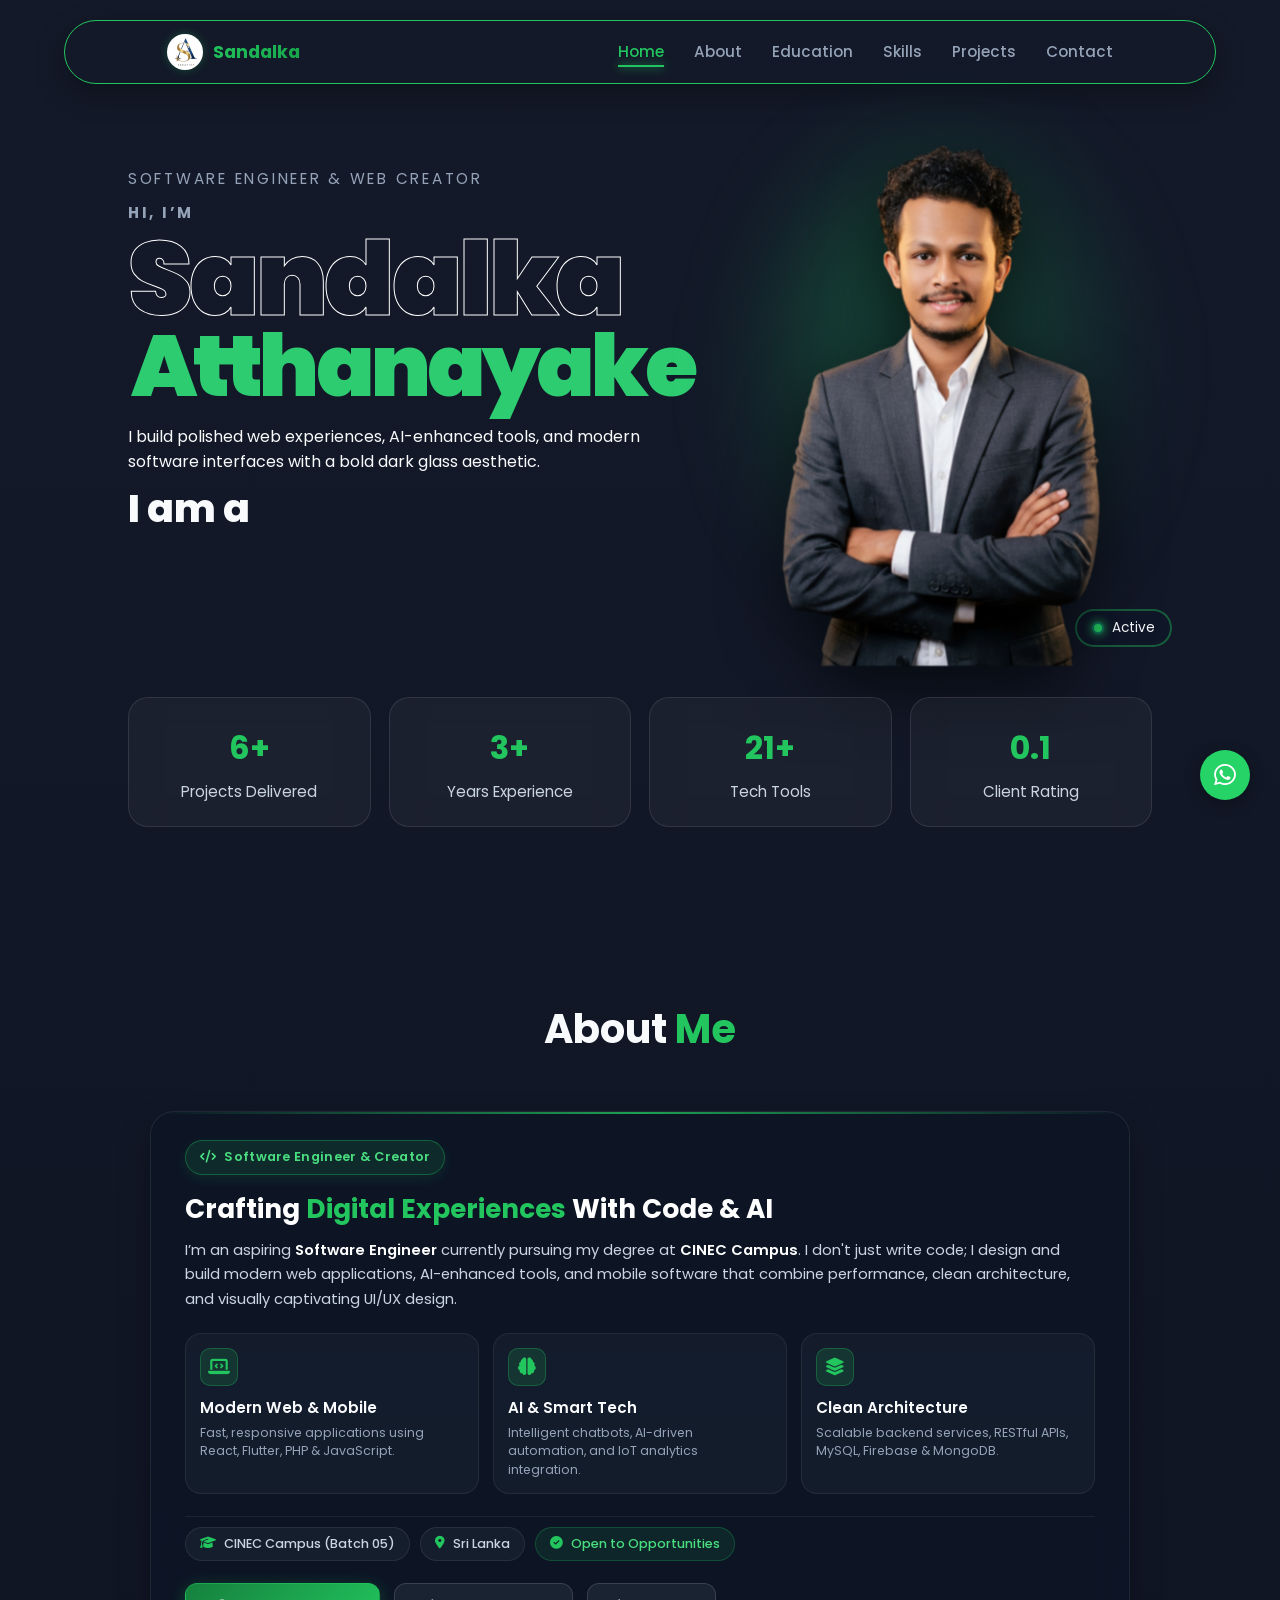
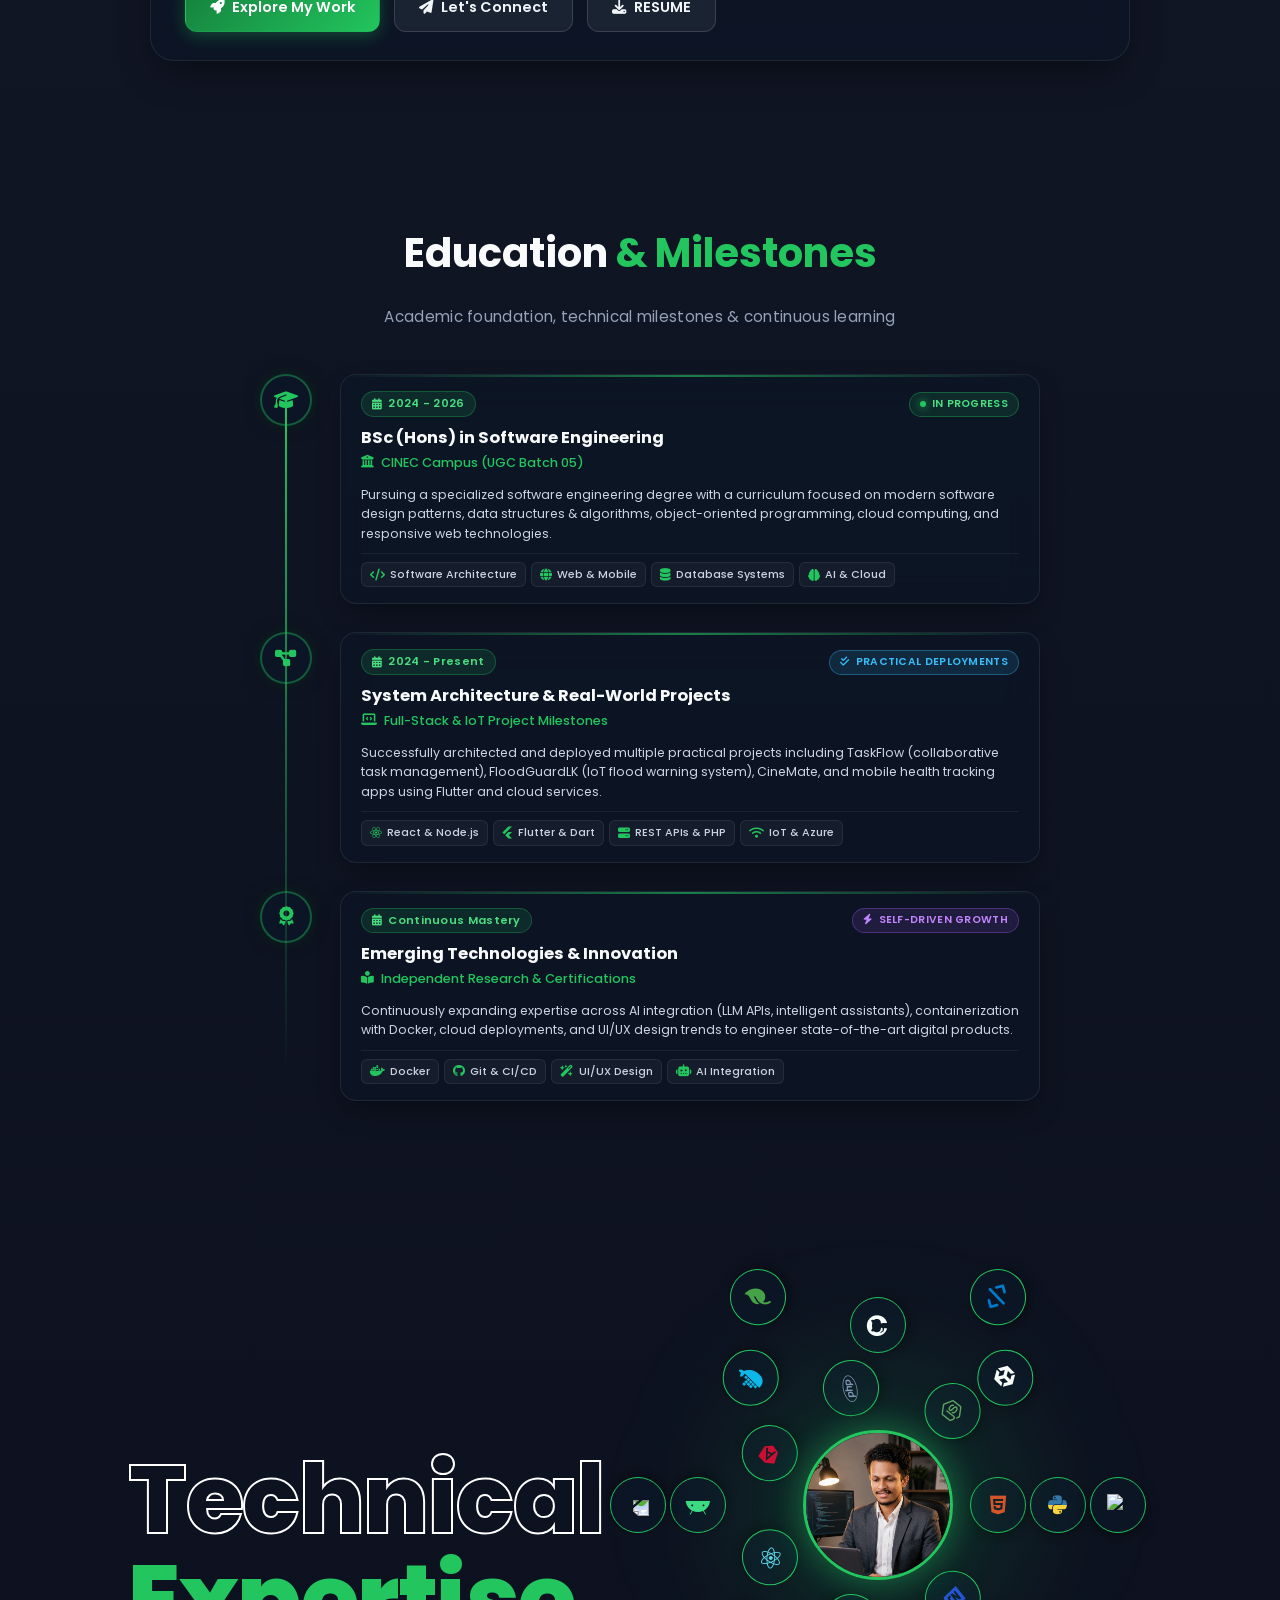
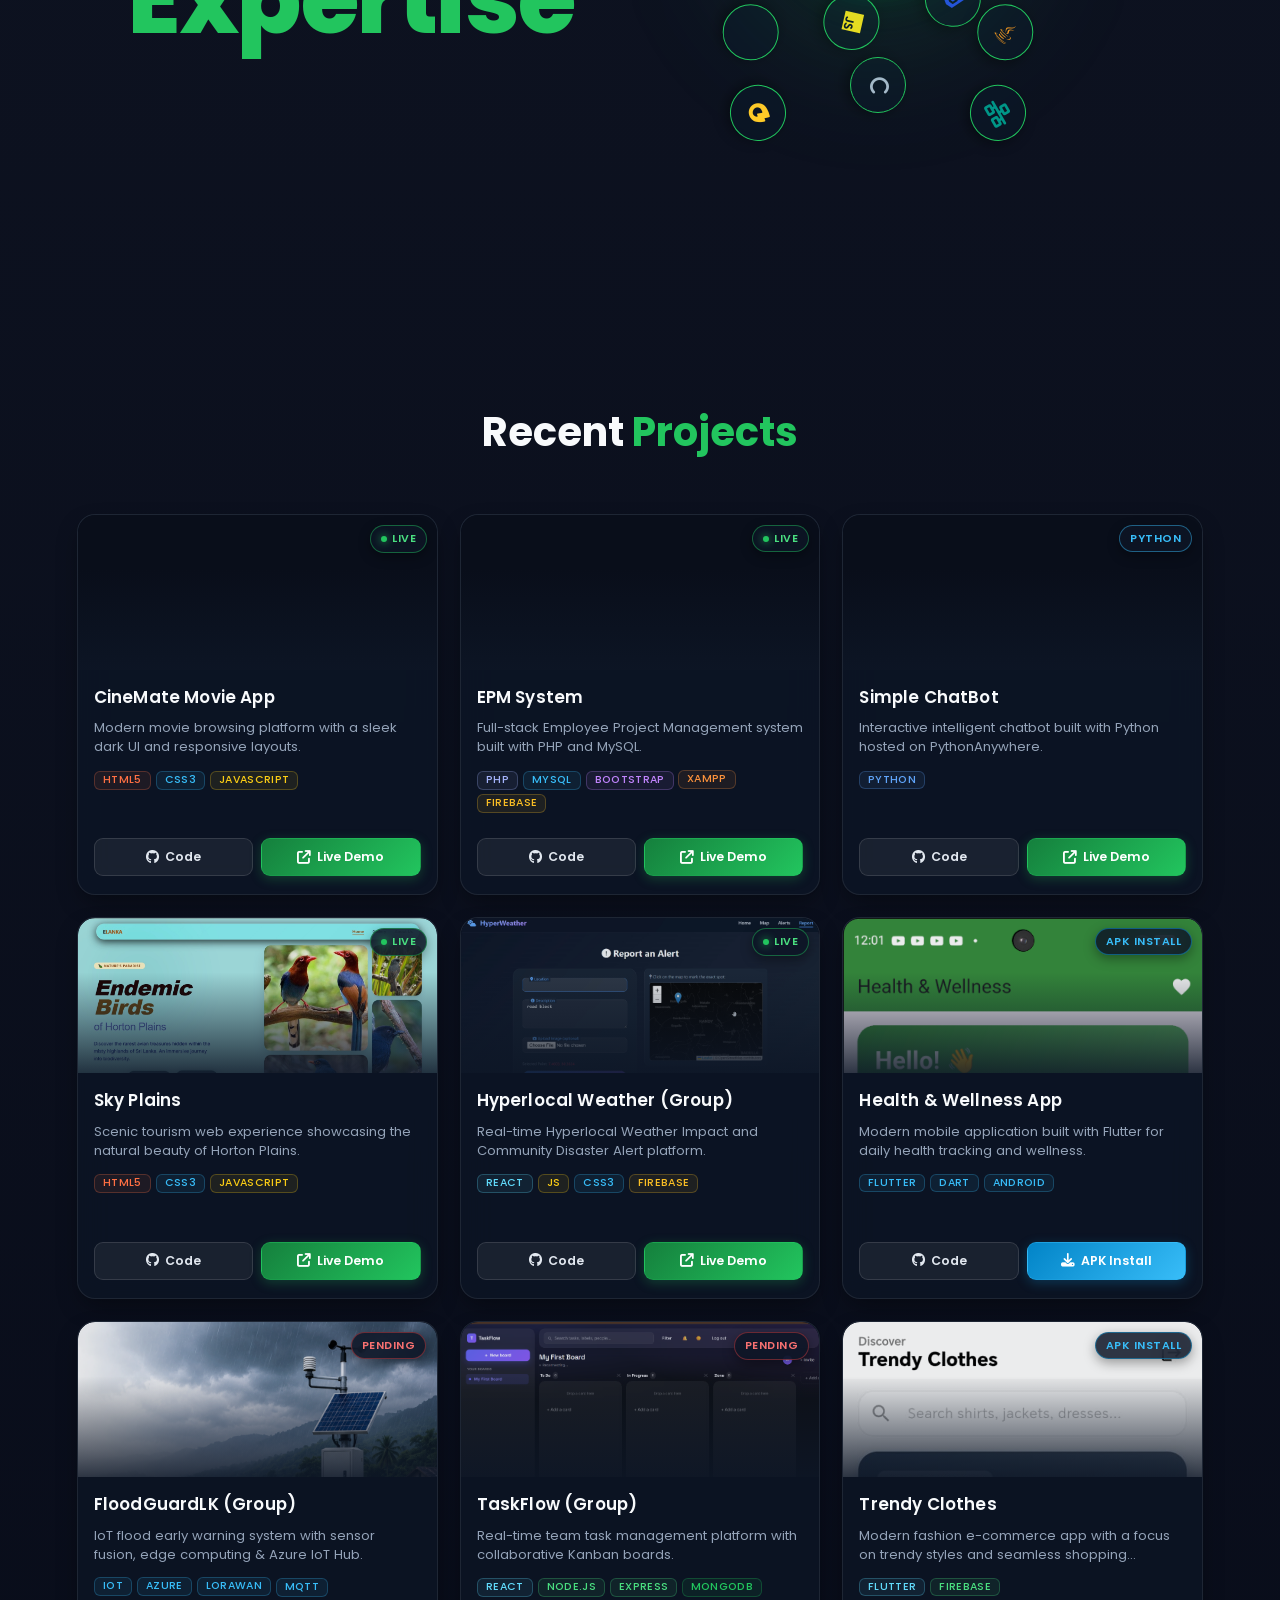
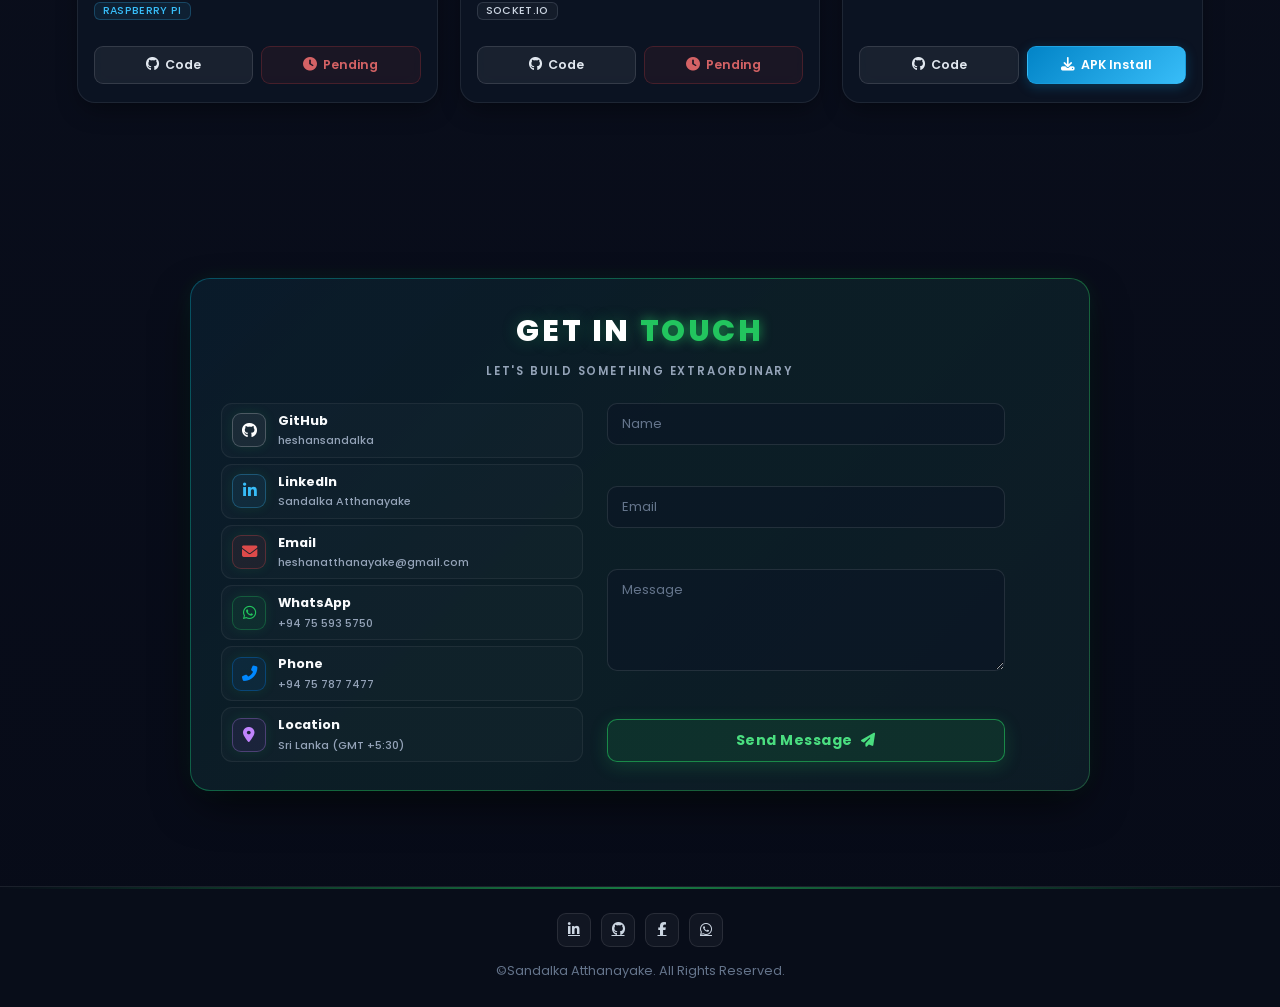
==== public/index.html @ 9fea30eb "Fix Trendy Clothes APK download link and Firebase deployment" ====
<!DOCTYPE html>
<html lang="en">

<head>
    <meta charset="UTF-8">
    <meta name="google-site-verification" content="RFfQVnH0WIRFRDXi8ZZJjuPuIhpTjXzSzsLLDe2EjPA" />
    <meta name="google-site-verification" content="8VDkH5ojhTdZqHgOvuS4R0tWk_c8pGth6jKyjsadF20" />
    <meta name="viewport" content="width=device-width, initial-scale=1.0">
    <title>Sandalka Atthanayake | Software Engineer</title>
    <link rel="canonical" href="https://sandalka-atthanayake.web.app/" />
    <meta name="description"
        content="Sandalka Atthanayake - Software Engineering Undergraduate at CINEC Campus. Portfolio showcasing projects in Web Development, AI, and Software Architecture.">
    <link rel="stylesheet" href="https://cdn.jsdelivr.net/gh/devicons/devicon@v2.15.1/devicon.min.css">
    <link href="https://fonts.googleapis.com/css2?family=Poppins:wght@300;400;600&display=swap" rel="stylesheet">
    <link rel="stylesheet" href="https://cdnjs.cloudflare.com/ajax/libs/font-awesome/6.5.1/css/all.min.css">
    <script type="application/ld+json">
{
  "@context": "https://schema.org",
  "@type": "Person",
  "name": "Sandalka Atthanayake",
  "url": "https://sandalka-atthanayake.web.app/",
  "image": "https://sandalka-atthanayake.web.app/sandalka-atthanayake.png",
  "logo": "https://sandalka-atthanayake.web.app/metatag.png",
  "jobTitle": "Software Engineer",
  "sameAs": [
    "https://www.linkedin.com/in/sandalka-atthanayake-9b98a0367",
    "https://github.com/heshansandalka"
  ]
}
</script>
    <script type="application/ld+json">
{
  "@context": "https://schema.org",
  "@type": "WebSite",
  "name": "Sandalka Atthanayake",
  "url": "https://sandalka-atthanayake.web.app/",
  "publisher": {
    "@type": "Person",
    "name": "Sandalka Atthanayake",
    "logo": {
      "@type": "ImageObject",
      "url": "https://sandalka-atthanayake.web.app/metatag.png"
    }
  }
}
</script>

    <!-- Favicon & Icons for Google Search & Web Browsers -->
    <link rel="icon" type="image/png" href="metatag.png">
    <link rel="icon" type="image/png" sizes="32x32" href="metatag.png">
    <link rel="icon" type="image/png" sizes="48x48" href="metatag.png">
    <link rel="icon" type="image/png" sizes="96x96" href="metatag.png">
    <link rel="icon" type="image/png" sizes="192x192" href="metatag.png">
    <link rel="icon" type="image/png" sizes="512x512" href="metatag.png">
    <link rel="shortcut icon" type="image/png" href="metatag.png">
    <link rel="apple-touch-icon" sizes="180x180" href="metatag.png">

    <!-- Open Graph Meta Tags (Social Media & Google Search Previews) -->
    <meta property="og:title" content="Sandalka Atthanayake | Software Engineer">
    <meta property="og:description"
        content="Sandalka Atthanayake - Software Engineering Undergraduate at CINEC Campus. Portfolio showcasing projects in Web Development, AI, and Software Architecture.">
    <meta property="og:image" content="https://sandalka-atthanayake.web.app/sandalka-atthanayake.png">
    <meta property="og:url" content="https://sandalka-atthanayake.web.app/">
    <meta property="og:type" content="website">

    <!-- Google Search Snippet Right-Side Thumbnail -->
    <meta name="thumbnail" content="https://sandalka-atthanayake.web.app/sandalka-atthanayake.png">

    <!-- Twitter Card Meta Tags -->
    <meta name="twitter:card" content="summary_large_image">
    <meta name="twitter:title" content="Sandalka Atthanayake | Software Engineer">
    <meta name="twitter:description"
        content="Sandalka Atthanayake - Software Engineering Undergraduate at CINEC Campus. Portfolio showcasing projects in Web Development, AI, and Software Architecture.">
    <meta name="twitter:image" content="https://sandalka-atthanayake.web.app/sandalka-atthanayake.png">
    <link href="https://unpkg.com/aos@2.3.1/dist/aos.css" rel="stylesheet">

    <link rel="stylesheet" href="style.css">
</head>

<body>

    <!-- Custom Glowing Mouse Pointer -->
    <div class="cursor-dot" id="cursorDot" aria-hidden="true"></div>
    <div class="cursor-outline" id="cursorOutline" aria-hidden="true"></div>

    <button id="backToTop" title="Go to top">
        <i class="fa-solid fa-arrow-up"></i>
    </button>


    <!-- Background Animation Container -->
    <canvas id="bg-animation"></canvas>


    <nav id="main-nav">
        <div class="logo">
            <img src="metatag.png" alt="Sandalka Logo" class="nav-logo-img">
            <span>Sandalka</span>
        </div>

        <div class="menu-icon" id="menu-toggle">
            <i class="fa-solid fa-bars"></i>
        </div>

        <ul id="nav-menu">
            <li><a href="#home" class="active">Home</a></li>
            <li><a href="#about">About</a></li>
            <li><a href="#education">Education</a></li>
            <li><a href="#skills">Skills</a></li>
            <li><a href="#projects">Projects</a></li>
            <li><a href="#contact">Contact</a></li>
        </ul>
    </nav>

    <section class="hero" id="home">
        <div class="hero-container">

            <!-- Left Text Content -->
            <div class="hero-left" data-aos="fade-right">
                <div class="hero-copy">
                    <p class="hero-subtitle">Software Engineer & Web Creator</p>
                    <h1 class="hero-title">
                        <span class="hero-title-greeting">Hi, I’m</span>
                        <span class="hero-title-name main-word">
                            <span class="first">Sandalka</span>
                            <span class="second">Atthanayake</span>
                        </span>
                    </h1>
                    <p class="hero-description-hero">
                        I build polished web experiences, AI-enhanced tools, and modern software interfaces with a bold
                        dark glass aesthetic.
                    </p>
                    <h2 class="typing-text-container">
                        <span class="static-green">I am a</span> <span class="typing-text"></span>
                    </h2>
                </div>
            </div>

            <!-- Right Image Container -->
            <div class="hero-right" data-aos="fade-left">
                <div class="hero-image" data-tilt data-tilt-max="15" data-tilt-speed="400" data-tilt-glare
                    data-tilt-max-glare="0.2">
                    <img src="sandalka-atthanayake.png" alt="Sandalka's Profile Photo" loading="eager"
                        fetchpriority="high" decoding="async">
                    <div class="status-badge" id="status-badge">
                        <span class="status-dot" id="status-dot"></span>
                        <span id="status-text">Checking...</span>
                    </div>
                </div>
            </div>

        </div>
        <div class="hero-stats-full">
            <div class="hero-stats">
                <div class="stat-card" data-aos="fade-up" data-aos-delay="300">
                    <span>6+</span>
                    <p>Projects Delivered</p>
                </div>
                <div class="stat-card" data-aos="fade-up" data-aos-delay="350">
                    <span>3+</span>
                    <p>Years Experience</p>
                </div>
                <div class="stat-card" data-aos="fade-up" data-aos-delay="400">
                    <span>21+</span>
                    <p>Tech Tools</p>
                </div>
                <div class="stat-card rating-card" id="ratingCard" data-aos="fade-up" data-aos-delay="450">
                    <span id="ratingCount">0.1</span>
                    <p>Client Rating</p>
                </div>
            </div>
        </div>
    </section>

    <section id="about" class="section-padding">
        <div class="container about-container">
            <h2 data-aos="fade-up">About <span class="highlight">Me</span></h2>
            <div class="about-card" data-aos="fade-up" data-aos-delay="150">
                <div class="about-header">
                    <span class="about-badge"><i class="fa-solid fa-code"></i> Software Engineer &amp; Creator</span>
                </div>

                <h3 class="about-headline">
                    Crafting <span class="highlight">Digital Experiences</span> With Code &amp; AI
                </h3>

                <p class="about-description">
                    I’m an aspiring <strong>Software Engineer</strong> currently pursuing my degree at <strong>CINEC
                        Campus</strong>.
                    I don't just write code; I design and build modern web applications, AI-enhanced tools, and mobile
                    software
                    that combine performance, clean architecture, and visually captivating UI/UX design.
                </p>

                <div class="about-features">
                    <div class="about-feature-item">
                        <div class="feature-icon"><i class="fa-solid fa-laptop-code"></i></div>
                        <div class="feature-text">
                            <h4>Modern Web &amp; Mobile</h4>
                            <p>Fast, responsive applications using React, Flutter, PHP &amp; JavaScript.</p>
                        </div>
                    </div>

                    <div class="about-feature-item">
                        <div class="feature-icon"><i class="fa-solid fa-brain"></i></div>
                        <div class="feature-text">
                            <h4>AI &amp; Smart Tech</h4>
                            <p>Intelligent chatbots, AI-driven automation, and IoT analytics integration.</p>
                        </div>
                    </div>

                    <div class="about-feature-item">
                        <div class="feature-icon"><i class="fa-solid fa-layer-group"></i></div>
                        <div class="feature-text">
                            <h4>Clean Architecture</h4>
                            <p>Scalable backend services, RESTful APIs, MySQL, Firebase &amp; MongoDB.</p>
                        </div>
                    </div>
                </div>

                <div class="about-quick-info">
                    <span class="info-pill"><i class="fa-solid fa-graduation-cap"></i> CINEC Campus (Batch 05)</span>
                    <span class="info-pill"><i class="fa-solid fa-location-dot"></i> Sri Lanka</span>
                    <span class="info-pill highlight-pill"><i class="fa-solid fa-circle-check"></i> Open to
                        Opportunities</span>
                </div>

                <div class="about-btns">
                    <a href="#projects" class="about-btn-primary">
                        <i class="fa-solid fa-rocket"></i> Explore My Work
                    </a>
                    <a href="#contact" class="about-btn-secondary">
                        <i class="fa-solid fa-paper-plane"></i> Let's Connect
                    </a>
                    <a href="AKH_Sandalka_Atthanayake_FlowCV_Resume.pdf" class="about-btn-secondary" download>
                        <i class="fa-solid fa-download"></i> RESUME
                    </a>
                </div>
            </div>
        </div>
    </section>

    <!-- WhatsApp Floating Button -->
    <a href="https://wa.me/94755935750?text=Hello! I saw your portfolio and would like to chat." class="whatsapp-float"
        target="_blank">
        <i class="fa-brands fa-whatsapp"></i>
    </a>

    <section id="education" class="section-padding">
        <div class="container edu-container">
            <h2 data-aos="fade-up">Education<span class="highlight"> & Milestones</span></h2>
            <p class="section-subtitle" data-aos="fade-up" data-aos-delay="50">Academic foundation, technical milestones
                &amp; continuous learning</p>

            <div class="timeline-container">
                <!-- Milestone 1: Primary Academic Degree -->
                <div class="timeline-item" data-aos="fade-up" data-aos-delay="100">
                    <div class="timeline-dot-wrapper">
                        <div class="timeline-dot">
                            <i class="fa-solid fa-graduation-cap"></i>
                        </div>
                    </div>
                    <div class="timeline-card">
                        <div class="edu-card-header">
                            <div class="edu-role-info">
                                <span class="edu-date-badge" id="edu-date"><i class="fa-solid fa-calendar-days"></i>
                                    2024 - Present</span>
                                <span class="edu-status-pill in-progress"><span class="pulse-dot"></span> In
                                    Progress</span>
                            </div>
                            <h3 class="edu-title">BSc (Hons) in Software Engineering</h3>
                            <h4 class="edu-institution"><i class="fa-solid fa-building-columns"></i> CINEC Campus (UGC
                                Batch 05)</h4>
                        </div>
                        <p class="edu-description">
                            Pursuing a specialized software engineering degree with a curriculum focused on modern
                            software design patterns,
                            data structures &amp; algorithms, object-oriented programming, cloud computing, and
                            responsive web technologies.
                        </p>
                        <div class="edu-tags">
                            <span><i class="fa-solid fa-code"></i> Software Architecture</span>
                            <span><i class="fa-solid fa-globe"></i> Web &amp; Mobile</span>
                            <span><i class="fa-solid fa-database"></i> Database Systems</span>
                            <span><i class="fa-solid fa-brain"></i> AI &amp; Cloud</span>
                        </div>
                    </div>
                </div>

                <!-- Milestone 2: Technical & Practical Projects -->
                <div class="timeline-item" data-aos="fade-up" data-aos-delay="150">
                    <div class="timeline-dot-wrapper">
                        <div class="timeline-dot">
                            <i class="fa-solid fa-diagram-project"></i>
                        </div>
                    </div>
                    <div class="timeline-card">
                        <div class="edu-card-header">
                            <div class="edu-role-info">
                                <span class="edu-date-badge"><i class="fa-solid fa-calendar-days"></i> 2024 -
                                    Present</span>
                                <span class="edu-status-pill completed"><i class="fa-solid fa-check-double"></i>
                                    Practical Deployments</span>
                            </div>
                            <h3 class="edu-title">System Architecture &amp; Real-World Projects</h3>
                            <h4 class="edu-institution"><i class="fa-solid fa-laptop-code"></i> Full-Stack &amp; IoT
                                Project Milestones</h4>
                        </div>
                        <p class="edu-description">
                            Successfully architected and deployed multiple practical projects including TaskFlow
                            (collaborative task management),
                            FloodGuardLK (IoT flood warning system), CineMate, and mobile health tracking apps using
                            Flutter and cloud services.
                        </p>
                        <div class="edu-tags">
                            <span><i class="fa-brands fa-react"></i> React &amp; Node.js</span>
                            <span><i class="fa-brands fa-flutter"></i> Flutter &amp; Dart</span>
                            <span><i class="fa-solid fa-server"></i> REST APIs &amp; PHP</span>
                            <span><i class="fa-solid fa-wifi"></i> IoT &amp; Azure</span>
                        </div>
                    </div>
                </div>

                <!-- Milestone 3: Continuous Learning & Skill Mastery -->
                <div class="timeline-item" data-aos="fade-up" data-aos-delay="200">
                    <div class="timeline-dot-wrapper">
                        <div class="timeline-dot">
                            <i class="fa-solid fa-award"></i>
                        </div>
                    </div>
                    <div class="timeline-card">
                        <div class="edu-card-header">
                            <div class="edu-role-info">
                                <span class="edu-date-badge"><i class="fa-solid fa-calendar-days"></i> Continuous
                                    Mastery</span>
                                <span class="edu-status-pill self-growth"><i class="fa-solid fa-bolt"></i> Self-Driven
                                    Growth</span>
                            </div>
                            <h3 class="edu-title">Emerging Technologies &amp; Innovation</h3>
                            <h4 class="edu-institution"><i class="fa-solid fa-book-open-reader"></i> Independent
                                Research &amp; Certifications</h4>
                        </div>
                        <p class="edu-description">
                            Continuously expanding expertise across AI integration (LLM APIs, intelligent assistants),
                            containerization with Docker,
                            cloud deployments, and UI/UX design trends to engineer state-of-the-art digital products.
                        </p>
                        <div class="edu-tags">
                            <span><i class="fa-brands fa-docker"></i> Docker</span>
                            <span><i class="fa-brands fa-github"></i> Git &amp; CI/CD</span>
                            <span><i class="fa-solid fa-wand-magic-sparkles"></i> UI/UX Design</span>
                            <span><i class="fa-solid fa-robot"></i> AI Integration</span>
                        </div>
                    </div>
                </div>
            </div>
        </div>
    </section>
    <section id="skills" class="section-padding">
        <div class="container skills-container">
            <h1 data-aos="fade-up" class="skills-title">
                <span class="stroke-text">Technical</span> <br>
                <span class="solid-text">Expertise</span>
            </h1>

            <div class="skills-orbit-wrapper" data-aos="zoom-in" data-aos-delay="200">
                <div class="orbit-center">
                    <img src="sandalka.png" alt="Sandalka Atthanayake">
                </div>
                <div class="orbit-ring orbit-ring-1">
                    <div class="orbit-pos">
                        <div class="orbit-icon"><i class="fa-brands fa-html5"></i></div>
                    </div>
                    <div class="orbit-pos">
                        <div class="orbit-icon"><i class="fa-brands fa-css3-alt"></i></div>
                    </div>
                    <div class="orbit-pos">
                        <div class="orbit-icon"><i class="fa-brands fa-js"></i></div>
                    </div>
                    <div class="orbit-pos">
                        <div class="orbit-icon"><i class="fa-brands fa-react"></i></div>
                    </div>
                    <div class="orbit-pos">
                        <div class="orbit-icon"><i class="fa-brands fa-angular"></i></div>
                    </div>
                    <div class="orbit-pos">
                        <div class="orbit-icon"><i class="fa-brands fa-php"></i></div>
                    </div>
                    <div class="orbit-pos">
                        <div class="orbit-icon"><i class="fa-brands fa-node-js"></i></div>
                    </div>
                </div>
                <div class="orbit-ring orbit-ring-2">
                    <div class="orbit-pos">
                        <div class="orbit-icon"><i class="fa-brands fa-python"></i></div>
                    </div>
                    <div class="orbit-pos">
                        <div class="orbit-icon"><i class="fa-brands fa-java"></i></div>
                    </div>
                    <div class="orbit-pos">
                        <div class="orbit-icon"><i class="fa-solid fa-c"></i></div>
                    </div>
                    <div class="orbit-pos">
                        <div class="orbit-icon"><i class="devicon-flutter-plain"></i></div>
                    </div>
                    <div class="orbit-pos">
                        <div class="orbit-icon"><i class="fa-brands fa-android"></i></div>
                    </div>
                    <div class="orbit-pos">
                        <div class="orbit-icon"><i class="fa-brands fa-docker"></i></div>
                    </div>
                    <div class="orbit-pos">
                        <div class="orbit-icon"><i class="fa-brands fa-github"></i></div>
                    </div>
                    <div class="orbit-pos">
                        <div class="orbit-icon"><i class="fa-brands fa-unity"></i></div>
                    </div>
                </div>
                <div class="orbit-ring orbit-ring-3">
                    <div class="orbit-pos">
                        <div class="orbit-icon"><img
                                src="https://cdn.jsdelivr.net/gh/devicons/devicon/icons/mysql/mysql-original.svg"
                                alt="MySQL"></div>
                    </div>
                    <div class="orbit-pos">
                        <div class="orbit-icon"><i class="fa-solid fa-network-wired"></i></div>
                    </div>
                    <div class="orbit-pos">
                        <div class="orbit-icon"><i class="fa-solid fa-fire"></i></div>
                    </div>
                    <div class="orbit-pos">
                        <div class="orbit-icon"><img
                                src="https://cdn.jsdelivr.net/gh/devicons/devicon/icons/microsoftsqlserver/microsoftsqlserver-plain.svg"
                                alt="SQL Server"></div>
                    </div>
                    <div class="orbit-pos">
                        <div class="orbit-icon"><i class="fa-solid fa-leaf"></i></div>
                    </div>
                    <div class="orbit-pos">
                        <div class="orbit-icon"><i class="fa-solid fa-code"></i></div>
                    </div>
                </div>
            </div>
        </div>
    </section>
    <section id="projects" class="section-padding">
        <h2 data-aos="fade-up">Recent <span class="highlight">Projects</span></h2>
        <div id="project-list" class="project-container">
            <div class="glass-card" data-aos="fade-up" data-aos-delay="50">
                <div class="card-image">
                    <img src="adf1.png" alt="CineMate Movie App" width="400" height="250" loading="lazy"
                        decoding="async">
                    <span class="badge badge-live">Live</span>
                </div>
                <div class="card-content">
                    <h3>CineMate Movie App</h3>
                    <p>Modern movie browsing platform with a sleek dark UI and responsive layouts.</p>
                    <div class="tech-stack">
                        <span class="tech-html">HTML5</span>
                        <span class="tech-css">CSS3</span>
                        <span class="tech-js">JavaScript</span>
                    </div>
                    <div class="card-links">
                        <a href="https://github.com/heshansandalka/CineMate" target="_blank" rel="noopener"
                            class="link-btn github">
                            <i class="fa-brands fa-github"></i> Code
                        </a>
                        <a href="https://heshansandalka.github.io/CineMate/" target="_blank" rel="noopener"
                            class="link-btn demo">
                            <i class="fa-solid fa-arrow-up-right-from-square"></i> Live Demo
                        </a>
                    </div>
                </div>
            </div>

            <div class="glass-card" data-aos="fade-up" data-aos-delay="100">
                <div class="card-image">
                    <img src="adf5.png" alt="EPM System" width="400" height="250" loading="lazy" decoding="async">
                    <span class="badge badge-live">Live</span>
                </div>
                <div class="card-content">
                    <h3>EPM System</h3>
                    <p>Full-stack Employee Project Management system built with PHP and MySQL.</p>
                    <div class="tech-stack">
                        <span class="tech-php">PHP</span>
                        <span class="tech-mysql">MySQL</span>
                        <span class="tech-bootstrap">Bootstrap</span>
                        <span class="tech-xampp">XAMPP</span>
                        <span class="tech-firebase">Firebase</span>
                    </div>
                    <div class="card-links">
                        <a href="https://github.com/heshansandalka/epm_system" target="_blank" rel="noopener"
                            class="link-btn github">
                            <i class="fa-brands fa-github"></i> Code
                        </a>
                        <a href="https://empsystem.42web.io" target="_blank" rel="noopener" class="link-btn demo">
                            <i class="fa-solid fa-arrow-up-right-from-square"></i> Live Demo
                        </a>
                    </div>
                </div>
            </div>

            <div class="glass-card" data-aos="fade-up" data-aos-delay="150">
                <div class="card-image">
                    <img src="adf3.png" alt="Simple chatBot" width="400" height="250" loading="lazy" decoding="async">
                    <span class="badge badge-python">Python</span>
                </div>
                <div class="card-content">
                    <h3>Simple ChatBot</h3>
                    <p>Interactive intelligent chatbot built with Python hosted on PythonAnywhere.</p>
                    <div class="tech-stack">
                        <span class="tech-python">Python</span>
                    </div>
                    <div class="card-links">
                        <a href="https://github.com/heshansandalka/chatbot-in-Python" target="_blank" rel="noopener"
                            class="link-btn github">
                            <i class="fa-brands fa-github"></i> Code
                        </a>
                        <a href="https://sandalka.pythonanywhere.com/" target="_blank" rel="noopener"
                            class="link-btn demo">
                            <i class="fa-solid fa-arrow-up-right-from-square"></i> Live Demo
                        </a>
                    </div>
                </div>
            </div>

            <div class="glass-card" data-aos="fade-up" data-aos-delay="200">
                <div class="card-image">
                    <img src="adf4.jpeg" alt="Sky Plains" width="400" height="250" loading="lazy" decoding="async">
                    <span class="badge badge-live">Live</span>
                </div>
                <div class="card-content">
                    <h3>Sky Plains</h3>
                    <p>Scenic tourism web experience showcasing the natural beauty of Horton Plains.</p>
                    <div class="tech-stack">
                        <span class="tech-html">HTML5</span>
                        <span class="tech-css">CSS3</span>
                        <span class="tech-js">JavaScript</span>
                    </div>
                    <div class="card-links">
                        <a href="https://github.com/heshansandalka/Sky-Plains" target="_blank" rel="noopener"
                            class="link-btn github">
                            <i class="fa-brands fa-github"></i> Code
                        </a>
                        <a href="https://heshansandalka.github.io/Sky-Plains/" target="_blank" rel="noopener"
                            class="link-btn demo">
                            <i class="fa-solid fa-arrow-up-right-from-square"></i> Live Demo
                        </a>
                    </div>
                </div>
            </div>

            <div class="glass-card" data-aos="fade-up" data-aos-delay="100">
                <div class="card-image">
                    <img src="adf6.png" alt="Hyperlocal Weather App" width="400" height="250" loading="lazy"
                        decoding="async">
                    <span class="badge badge-live">Live</span>
                </div>
                <div class="card-content">
                    <h3>Hyperlocal Weather (Group)</h3>
                    <p>Real-time Hyperlocal Weather Impact and Community Disaster Alert platform.</p>
                    <div class="tech-stack">
                        <span class="tech-react">React</span>
                        <span class="tech-js">JS</span>
                        <span class="tech-css">CSS3</span>
                        <span class="tech-firebase">Firebase</span>
                    </div>
                    <div class="card-links">
                        <a href="https://github.com/pabasaramalshi29-ai/Hyperlocal-Weather-Impact-and-Community-Alert-Web-App/tree/heshan"
                            target="_blank" rel="noopener" class="link-btn github">
                            <i class="fa-brands fa-github"></i> Code
                        </a>
                        <a href="https://hyperlocal-weather-impact-and-commu-three.vercel.app/login" target="_blank"
                            rel="noopener" class="link-btn demo">
                            <i class="fa-solid fa-arrow-up-right-from-square"></i> Live Demo
                        </a>
                    </div>
                </div>
            </div>

            <div class="glass-card" data-aos="fade-up" data-aos-delay="150">
                <div class="card-image">
                    <img src="adf7.png" alt="Health & Wellness App" width="400" height="250" loading="lazy"
                        decoding="async">
                    <span class="badge badge-apk">APK Install</span>
                </div>
                <div class="card-content">
                    <h3>Health & Wellness App</h3>
                    <p>Modern mobile application built with Flutter for daily health tracking and wellness.</p>
                    <div class="tech-stack">
                        <span class="tech-flutter">Flutter</span>
                        <span class="tech-dart">Dart</span>
                        <span class="tech-android">Android</span>
                    </div>
                    <div class="card-links">
                        <a href="https://github.com/heshansandalka/health_wellness_app" target="_blank" rel="noopener"
                            class="link-btn github">
                            <i class="fa-brands fa-github"></i> Code
                        </a>
                        <a href="https://drive.google.com/file/d/1gcYqMEAHE1Awct3BgcX4MwwPzu2wpuQq/view?usp=drivesdk"
                            target="_blank" rel="noopener" class="link-btn apk">
                            <i class="fa-solid fa-download"></i> APK Install
                        </a>
                    </div>
                </div>
            </div>

            <div class="glass-card" data-aos="fade-up" data-aos-delay="200">
                <div class="card-image">
                    <img src="adf8.png" alt="FloodGuardLK" width="400" height="250" loading="lazy" decoding="async">
                    <span class="badge badge-pending">Pending</span>
                </div>
                <div class="card-content">
                    <h3>FloodGuardLK (Group)</h3>
                    <p>IoT flood early warning system with sensor fusion, edge computing & Azure IoT Hub.</p>
                    <div class="tech-stack">
                        <span class="tech-iot">IoT</span>
                        <span class="tech-azure">Azure</span>
                        <span class="tech-lorawan">LoRaWAN</span>
                        <span class="tech-mqtt">MQTT</span>
                        <span class="tech-raspberrypi">Raspberry Pi</span>
                    </div>
                    <div class="card-links">
                        <a href="#" target="_blank" rel="noopener" class="link-btn github">
                            <i class="fa-brands fa-github"></i> Code
                        </a>
                        <button class="link-btn pending" disabled style="cursor: not-allowed;">
                            <i class="fa-solid fa-clock"></i> Pending
                        </button>
                    </div>
                </div>
            </div>

            <div class="glass-card" data-aos="fade-up" data-aos-delay="250">
                <div class="card-image">
                    <img src="adf9.png" alt="TaskFlow" width="400" height="250" loading="lazy" decoding="async">
                    <span class="badge badge-pending">Pending</span>
                </div>
                <div class="card-content">
                    <h3>TaskFlow (Group)</h3>
                    <p>Real-time team task management platform with collaborative Kanban boards.</p>
                    <div class="tech-stack">
                        <span class="tech-react">React</span>
                        <span class="tech-nodejs">Node.js</span>
                        <span class="tech-express">Express</span>
                        <span class="tech-mongodb">MongoDB</span>
                        <span class="tech-socketio">Socket.io</span>
                    </div>
                    <div class="card-links">
                        <a href="https://github.com/heshansandalka/TaskFlow" target="_blank" rel="noopener"
                            class="link-btn github">
                            <i class="fa-brands fa-github"></i> Code
                        </a>
                        <button class="link-btn pending" disabled style="cursor: not-allowed;">
                            <i class="fa-solid fa-clock"></i> Pending
                        </button>
                    </div>
                </div>
            </div>
            <div class="glass-card" data-aos="fade-up" data-aos-delay="250">
                <div class="card-image">
                    <img src="adf10.jpeg" alt="TaskFlow" width="400" height="250" loading="lazy" decoding="async">
                    <span class="badge badge-apk">APK Install</span>
                </div>
                <div class="card-content">
                    <h3>Trendy Clothes</h3>
                    <p>Modern fashion e-commerce app with a focus on trendy styles and seamless shopping experience.</p>
                    <div class="tech-stack">
                        <span class="tech-react">Flutter</span>
                        <span class="tech-nodejs">Firebase</span>

                    </div>
                    <div class="card-links">
                        <a href="https://github.com/heshansandalka/Trendy-Clothes" target="_blank" rel="noopener"
                            class="link-btn github">
                            <i class="fa-brands fa-github"></i> Code
                        </a>
                        <a href="https://drive.google.com/drive/folders/1GnGSDzXrcdbmbxeOPMC32hbaggrpD0qQ?usp=sharing"
                            target="_blank" rel="noopener" class="link-btn apk">
                            <i class="fa-solid fa-download"></i> APK Install
                        </a>
                    </div>
                </div>
            </div>
        </div>
    </section>
    <section id="contact" class="section-padding">
        <div class="container contact-container">


            <!-- Unified Cyber Glass Contact Card (Combined Master Card) -->
            <div class="cyber-contact-master-card" data-aos="fade-up" data-aos-delay="100">
                <!-- Centered Cyber Header -->
                <div class="cyber-contact-header">
                    <h3 class="cyber-contact-title">GET IN <span
                            style="color:#22c55e;text-shadow:0 0 12px rgba(34,197,94,0.7);">TOUCH</span></h3>
                    <p class="cyber-contact-subtitle">LET'S BUILD SOMETHING EXTRAORDINARY</p>
                </div>

                <!-- Inner Layout: Left Contact/Social Stack & Right Cyber Form -->
                <div class="cyber-contact-body">
                    <!-- Left: Contact & Social Stack -->
                    <div class="cyber-contact-left">
                        <a href="https://github.com/heshansandalka" target="_blank" rel="noopener"
                            class="cyber-social-row">
                            <div class="cyber-icon-box github-box">
                                <i class="fa-brands fa-github"></i>
                            </div>
                            <div class="cyber-row-text">
                                <span class="cyber-row-title">GitHub</span>
                                <span class="cyber-row-subtitle">heshansandalka</span>
                            </div>
                        </a>

                        <a href="https://www.linkedin.com/in/sandalka-atthanayake-9b98a0367" target="_blank"
                            rel="noopener" class="cyber-social-row">
                            <div class="cyber-icon-box linkedin-box">
                                <i class="fa-brands fa-linkedin-in"></i>
                            </div>
                            <div class="cyber-row-text">
                                <span class="cyber-row-title">LinkedIn</span>
                                <span class="cyber-row-subtitle">Sandalka Atthanayake</span>
                            </div>
                        </a>

                        <a href="mailto:heshanatthanayake@gmail.com" class="cyber-social-row">
                            <div class="cyber-icon-box email-box">
                                <i class="fa-solid fa-envelope"></i>
                            </div>
                            <div class="cyber-row-text">
                                <span class="cyber-row-title">Email</span>
                                <span class="cyber-row-subtitle">heshanatthanayake@gmail.com</span>
                            </div>
                        </a>

                        <a href="https://wa.me/94755935750" target="_blank" rel="noopener" class="cyber-social-row">
                            <div class="cyber-icon-box whatsapp-box">
                                <i class="fa-brands fa-whatsapp"></i>
                            </div>
                            <div class="cyber-row-text">
                                <span class="cyber-row-title">WhatsApp</span>
                                <span class="cyber-row-subtitle">+94 75 593 5750</span>
                            </div>
                        </a>

                        <a href="tel:+94757877477" target="_blank" rel="noopener" class="cyber-social-row">
                            <div class="cyber-icon-box Call-box">

                                <i class="fa-solid fa-phone-flip"></i>
                            </div>
                            <div class="cyber-row-text">
                                <span class="cyber-row-title">Phone</span>
                                <span class="cyber-row-subtitle">+94 75 787 7477</span>
                            </div>
                        </a>

                        <div class="cyber-social-row location-row">
                            <div class="cyber-icon-box location-box">
                                <i class="fa-solid fa-location-dot"></i>
                            </div>
                            <div class="cyber-row-text">
                                <span class="cyber-row-title">Location</span>
                                <span class="cyber-row-subtitle">Sri Lanka (GMT +5:30)</span>
                            </div>
                        </div>
                    </div>

                    <!-- Right: Cyber Form -->
                    <div class="cyber-contact-right">
                        <form id="contact-form" class="cyber-form">
                            <div class="cyber-field">
                                <input type="text" id="user_name" name="user_name" placeholder="Name" required
                                    autocomplete="name">
                            </div>

                            <div class="cyber-field">
                                <input type="email" id="user_email" name="user_email" placeholder="Email" required
                                    autocomplete="email">
                            </div>

                            <div class="cyber-field">
                                <textarea id="user_message" name="message" placeholder="Message" rows="4"
                                    required></textarea>
                            </div>

                            <button type="submit" id="send-btn" class="cyber-send-btn">
                                <span>Send Message</span>
                                <i class="fa-solid fa-paper-plane"></i>
                            </button>
                        </form>
                    </div>
                </div>
            </div>
        </div>
    </section>


    <footer id="modern-footer">
        <div class="footer-container">
            <div class="footer-socials">
                <a href="https://www.linkedin.com/in/sandalka-atthanayake-9b98a0367" target="_blank" rel="noopener"
                    aria-label="LinkedIn"><i class="fa-brands fa-linkedin-in"></i></a>
                <a href="https://github.com/heshansandalka" target="_blank" rel="noopener" aria-label="GitHub"><i
                        class="fa-brands fa-github"></i></a>
                <a href="https://www.facebook.com/share/1DAErhwZMz/" target="_blank" rel="noopener"
                    aria-label="Facebook"><i class="fa-brands fa-facebook-f"></i></a>
                <a href="https://wa.me/94755935750" target="_blank" rel="noopener" aria-label="WhatsApp"><i
                        class="fa-brands fa-whatsapp"></i></a>
            </div>
            <p>&copy;Sandalka Atthanayake. All Rights Reserved.</p>
        </div>
    </footer>

    <script src="https://cdnjs.cloudflare.com/ajax/libs/vanilla-tilt/1.8.1/vanilla-tilt.min.js"></script>
    <script src="https://unpkg.com/aos@2.3.1/dist/aos.js"></script>
    <script type="text/javascript" src="https://cdn.jsdelivr.net/npm/@emailjs/browser@3/dist/email.min.js"></script>
    <script src="https://unpkg.com/typed.js@2.1.0/dist/typed.umd.js"></script>
    <script type="module" src="https://ajax.googleapis.com/ajax/libs/model-viewer/3.4.0/model-viewer.min.js"></script>
    <script src="script.js"></script>

</body>

</html>
---- public/style.css ----
html {
    scroll-behavior: smooth;
}

html,
body {
    max-width: 100%;
    overflow-x: hidden;
}

/* =========================================
   Luxury Glow Custom Mouse Pointer
   ========================================= */
@media (hover: hover) and (pointer: fine) {

    body,
    a,
    button,
    .rating-card,
    .menu-icon,
    .whatsapp-float,
    #backToTop,
    .filter-btn,
    .project-card,
    .skill-card,
    .social-icon,
    [role="button"] {
        cursor: none !important;
    }

    input,
    textarea,
    select {
        cursor: text;
    }
}

.cursor-dot {
    position: fixed;
    top: 0;
    left: 0;
    width: 8px;
    height: 8px;
    background: #22c55e;
    border-radius: 50%;
    pointer-events: none !important;
    user-select: none !important;
    z-index: 9999999;
    box-shadow: 0 0 10px #22c55e, 0 0 20px rgba(34, 197, 94, 0.85);
    opacity: 0;
    transition: opacity 0.3s ease, width 0.2s ease, height 0.2s ease, background-color 0.2s ease, box-shadow 0.2s ease;
    will-change: transform;
}

.cursor-outline {
    position: fixed;
    top: 0;
    left: 0;
    width: 38px;
    height: 38px;
    border: 1.5px solid rgba(34, 197, 94, 0.65);
    border-radius: 50%;
    pointer-events: none !important;
    user-select: none !important;
    z-index: 9999998;
    background: radial-gradient(circle, rgba(34, 197, 94, 0.12) 0%, rgba(34, 197, 94, 0.02) 65%, transparent 100%);
    opacity: 0;
    transition: opacity 0.3s ease, width 0.28s cubic-bezier(0.2, 0.8, 0.2, 1), height 0.28s cubic-bezier(0.2, 0.8, 0.2, 1), border-color 0.25s ease, background 0.25s ease, box-shadow 0.25s ease;
    will-change: transform;
}

/* Hover State */
.cursor-outline.cursor-hover {
    width: 58px;
    height: 58px;
    border-color: #4ade80;
    background: radial-gradient(circle, rgba(74, 222, 128, 0.22) 0%, rgba(34, 197, 94, 0.06) 65%, transparent 100%);
    box-shadow: 0 0 25px rgba(34, 197, 94, 0.45);
}

.cursor-dot.cursor-hover {
    width: 12px;
    height: 12px;
    background: #4ade80;
    box-shadow: 0 0 14px #4ade80, 0 0 25px #22c55e;
}

/* Active / Click State */
.cursor-outline.cursor-active {
    width: 26px;
    height: 26px;
    border-color: #10b981;
    background: rgba(34, 197, 94, 0.3);
}

.cursor-dot.cursor-active {
    width: 5px;
    height: 5px;
}

/* Click Ripple Pulse */
.cursor-ripple {
    position: fixed;
    top: 0;
    left: 0;
    width: 10px;
    height: 10px;
    border-radius: 50%;
    border: 2px solid #4ade80;
    pointer-events: none !important;
    user-select: none !important;
    z-index: 9999997;
    transform: translate(-50%, -50%);
    animation: cursorRippleAnim 0.55s cubic-bezier(0.1, 0.8, 0.3, 1) forwards;
}

@keyframes cursorRippleAnim {
    0% {
        width: 10px;
        height: 10px;
        opacity: 0.95;
        box-shadow: 0 0 15px #22c55e;
    }

    100% {
        width: 80px;
        height: 80px;
        opacity: 0;
        box-shadow: 0 0 30px rgba(34, 197, 94, 0);
    }
}

/* Mobile & Touch Screens: Hide custom cursor */
@media (hover: none) or (pointer: coarse) {

    .cursor-dot,
    .cursor-outline,
    .cursor-ripple {
        display: none !important;
    }
}

.rating-card {
    cursor: pointer;
    user-select: none;
    transition: transform 0.2s ease, border-color 0.2s ease;
}

.rating-card:hover {
    border-color: #22c55e !important;
}

/* =========================================
   About Me Section (Modern Glass Showcase)
   ========================================= */
#about {
    padding: 70px 6%;
    display: flex;
    justify-content: center;
    align-items: center;
}

#about .container,
.about-container {
    width: 100%;
    max-width: 980px;
    margin: 0 auto;
}

.about-card,
.hero-card {
    background: rgba(13, 22, 38, 0.75) !important;
    border: 1px solid rgba(255, 255, 255, 0.08) !important;
    border-radius: 24px !important;
    padding: 28px 34px !important;
    text-align: left;
    backdrop-filter: blur(18px);
    -webkit-backdrop-filter: blur(18px);
    box-shadow: 0 16px 36px -10px rgba(0, 0, 0, 0.5) !important;
    transition: transform 0.35s cubic-bezier(0.2, 0.8, 0.2, 1),
        box-shadow 0.35s cubic-bezier(0.2, 0.8, 0.2, 1),
        border-color 0.3s ease !important;
    position: relative;
    overflow: hidden;
    width: 100% !important;
    margin: 0 auto;
    box-sizing: border-box;
}

.about-card::before,
.hero-card::before {
    content: '';
    position: absolute;
    top: 0;
    left: 0;
    right: 0;
    height: 2px;
    background: linear-gradient(90deg, transparent, #22c55e, transparent);
    opacity: 0.8;
}

.about-card:hover,
.hero-card:hover {
    transform: translateY(-5px) !important;
    border-color: rgba(34, 197, 94, 0.45) !important;
    box-shadow: 0 24px 48px -12px rgba(0, 0, 0, 0.6),
        0 0 25px -4px rgba(34, 197, 94, 0.2) !important;
}

.about-header {
    display: flex;
    justify-content: flex-start;
    margin-bottom: 16px;
}

.about-badge {
    display: inline-flex;
    align-items: center;
    gap: 8px;
    background: rgba(34, 197, 94, 0.12);
    border: 1px solid rgba(34, 197, 94, 0.35);
    color: #4ade80;
    padding: 6px 14px;
    border-radius: 50px;
    font-size: 0.8rem;
    font-weight: 600;
    letter-spacing: 0.3px;
    box-shadow: 0 4px 12px rgba(34, 197, 94, 0.1);
}

.about-headline {
    font-size: clamp(1.3rem, 2.4vw, 1.65rem);
    font-weight: 700;
    color: #ffffff;
    line-height: 1.35;
    margin-bottom: 12px;
}

.about-description {
    font-size: 0.92rem;
    color: #cbd5e1;
    line-height: 1.65;
    margin-bottom: 22px;
}

.about-description strong {
    color: #ffffff;
    font-weight: 600;
}

/* About Mini Feature Cards */
.about-features {
    display: grid;
    grid-template-columns: repeat(3, 1fr);
    gap: 14px;
    margin-bottom: 22px;
}

.about-feature-item {
    background: rgba(255, 255, 255, 0.03);
    border: 1px solid rgba(255, 255, 255, 0.07);
    border-radius: 16px;
    padding: 14px 14px;
    transition: all 0.3s ease;
    display: flex;
    flex-direction: column;
    gap: 10px;
}

.about-feature-item:hover {
    background: rgba(34, 197, 94, 0.06);
    border-color: rgba(34, 197, 94, 0.3);
    transform: translateY(-3px);
}

.feature-icon {
    width: 38px;
    height: 38px;
    border-radius: 10px;
    background: rgba(34, 197, 94, 0.15);
    border: 1px solid rgba(34, 197, 94, 0.3);
    color: #22c55e;
    display: grid;
    place-items: center;
    font-size: 1.1rem;
}

.feature-text h4 {
    font-size: 0.95rem;
    font-weight: 600;
    color: #f8fafc;
    margin-bottom: 4px;
}

.feature-text p {
    font-size: 0.78rem;
    color: #94a3b8;
    line-height: 1.45;
    margin: 0;
}

/* Quick Info Badges */
.about-quick-info {
    display: flex;
    flex-wrap: wrap;
    gap: 10px;
    margin-bottom: 22px;
    padding-top: 10px;
    border-top: 1px solid rgba(255, 255, 255, 0.06);
}

.info-pill {
    display: inline-flex;
    align-items: center;
    gap: 8px;
    background: rgba(255, 255, 255, 0.04);
    border: 1px solid rgba(255, 255, 255, 0.08);
    color: #cbd5e1;
    font-size: 0.8rem;
    font-weight: 500;
    padding: 6px 14px;
    border-radius: 50px;
    transition: 0.25s;
}

.info-pill i {
    color: #22c55e;
}

.info-pill.highlight-pill {
    background: rgba(34, 197, 94, 0.1);
    border-color: rgba(34, 197, 94, 0.25);
    color: #4ade80;
}

.info-pill:hover {
    border-color: rgba(34, 197, 94, 0.35);
    color: #ffffff;
}

/* About Action Buttons */
.about-btns {
    display: flex;
    gap: 14px;
    flex-wrap: wrap;
}

.about-btn-primary {
    background: linear-gradient(135deg, #15803d, #22c55e);
    color: #ffffff !important;
    padding: 12px 24px;
    border-radius: 12px;
    font-size: 0.9rem;
    font-weight: 600;
    text-decoration: none;
    display: inline-flex;
    align-items: center;
    gap: 8px;
    box-shadow: 0 4px 16px rgba(34, 197, 94, 0.3);
    transition: all 0.3s ease;
    border: 1px solid rgba(34, 197, 94, 0.4);
}

.about-btn-primary:hover {
    background: linear-gradient(135deg, #16a34a, #4ade80);
    transform: translateY(-3px);
    box-shadow: 0 8px 24px rgba(34, 197, 94, 0.45);
    color: #ffffff !important;
}

.about-btn-secondary {
    background: rgba(255, 255, 255, 0.06);
    color: #f1f5f9 !important;
    border: 1px solid rgba(255, 255, 255, 0.14);
    padding: 12px 24px;
    border-radius: 12px;
    font-size: 0.9rem;
    font-weight: 600;
    text-decoration: none;
    display: inline-flex;
    align-items: center;
    gap: 8px;
    transition: all 0.3s ease;
}

.about-btn-secondary:hover {
    background: rgba(255, 255, 255, 0.14);
    color: #ffffff !important;
    border-color: rgba(255, 255, 255, 0.25);
    transform: translateY(-3px);
    box-shadow: 0 6px 18px rgba(0, 0, 0, 0.35);
}

@media (max-width: 768px) {

    .about-card,
    .hero-card {
        padding: 18px 16px !important;
        border-radius: 16px !important;
    }

    .about-badge {
        font-size: 0.72rem;
        padding: 5px 12px;
    }

    .about-headline {
        font-size: 1.1rem !important;
        margin-bottom: 10px;
    }

    .about-description {
        font-size: 0.85rem;
        line-height: 1.5;
        margin-bottom: 16px;
    }

    .about-features {
        grid-template-columns: 1fr;
        gap: 10px;
        margin-bottom: 16px;
    }

    .about-feature-item {
        padding: 12px;
    }

    .feature-icon {
        width: 32px;
        height: 32px;
        font-size: 0.95rem;
    }

    .feature-text h4 {
        font-size: 0.85rem;
    }

    .feature-text p {
        font-size: 0.72rem;
    }

    .about-quick-info {
        gap: 6px;
        margin-bottom: 16px;
    }

    .info-pill {
        font-size: 0.72rem;
        padding: 4px 10px;
    }

    .about-btns {
        flex-direction: column;
        width: 100%;
        gap: 10px;
    }

    .about-btn-primary,
    .about-btn-secondary {
        width: 100%;
        justify-content: center;
        box-sizing: border-box;
        padding: 10px 18px;
        font-size: 0.82rem;
    }
}






.status-badge {
    position: absolute;
    bottom: 10px;
    right: -20px;
    display: flex;
    align-items: center;
    gap: 8px;
    background: rgba(15, 23, 42, 0.8);
    padding: 6px 15px;
    border-radius: 50px;
    border: 2px solid rgba(34, 197, 94, 0.4);
    /* green border */
    backdrop-filter: blur(10px);
    font-size: 0.85rem;
    z-index: 10;
}

.status-dot {
    width: 12px;
    height: 12px;
    border-radius: 50%;
    transition: all 0.3s ease;
}

.status-badge.online .status-dot {
    background-color: #22c55e;
    border: 2px solid #0f6e58;
    box-shadow: 0 0 10px #22c55e;
}

.status-badge.offline .status-dot {
    background-color: #ef4444;
    border: 2px solid #ffffff;
    box-shadow: 0 0 10px #ef4444;
}


@media (max-width: 768px) {
    .status-badge {
        padding: 4px 10px;
        font-size: 0.75rem;
        right: -10px;
        bottom: 5px;
        background: rgba(15, 23, 42, 0.9);
        border: 2px solid rgba(34, 197, 94, 0.6);
    }

    .status-dot {
        width: 10px;
        height: 10px;
    }
}

.typed-cursor {
    color: #f8f8f8;
    animation: typedjsBlink 0.7s infinite;
}

@keyframes typedjsBlink {
    0% {
        opacity: 1;
    }

    50% {
        opacity: 0;
    }

    100% {
        opacity: 1;
    }
}

/* =========================================
   Education & Milestones (Modern Timeline Glass)
   ========================================= */
#education {
    padding: 90px 6%;
    text-align: center;
}

.edu-container {
    width: 100%;
    max-width: 800px;
    margin: 0 auto;
}

.section-subtitle {
    font-size: 0.95rem;
    color: #94a3b8;
    margin-top: -30px;
    margin-bottom: 45px;
    letter-spacing: 0.02em;
}

.timeline-container {
    position: relative;
    display: flex;
    flex-direction: column;
    gap: 28px;
    padding-left: 20px;
    text-align: left;
}

.timeline-container::before {
    content: '';
    position: absolute;
    top: 25px;
    bottom: 25px;
    left: 45px;
    width: 2px;
    background: linear-gradient(180deg, #22c55e, rgba(34, 197, 94, 0.2) 80%, transparent);
    z-index: 1;
}

.timeline-item {
    position: relative;
    display: flex;
    align-items: flex-start;
    gap: 28px;
    width: 100%;
}

.timeline-dot-wrapper {
    position: relative;
    z-index: 2;
    flex-shrink: 0;
}

.timeline-dot {
    width: 52px;
    height: 52px;
    border-radius: 50%;
    background: rgba(13, 22, 38, 0.95);
    border: 2px solid rgba(34, 197, 94, 0.4);
    color: #22c55e;
    display: flex;
    align-items: center;
    justify-content: center;
    font-size: 1.2rem;
    box-shadow: 0 0 16px rgba(0, 0, 0, 0.5), 0 0 12px rgba(34, 197, 94, 0.2);
    transition: all 0.3s ease;
}

.timeline-item:hover .timeline-dot {
    border-color: #22c55e;
    background: #0f241c;
    transform: scale(1.1);
    box-shadow: 0 0 22px rgba(34, 197, 94, 0.45);
}

.timeline-card,
.glass-card-edu,
.edu-card {
    flex: 1;
    background: rgba(13, 22, 38, 0.75) !important;
    border: 1px solid rgba(255, 255, 255, 0.08) !important;
    border-radius: 16px !important;
    padding: 16px 20px !important;
    text-align: left;
    backdrop-filter: blur(16px);
    -webkit-backdrop-filter: blur(16px);
    box-shadow: 0 12px 30px -8px rgba(0, 0, 0, 0.45) !important;
    transition: transform 0.35s cubic-bezier(0.2, 0.8, 0.2, 1),
        box-shadow 0.35s cubic-bezier(0.2, 0.8, 0.2, 1),
        border-color 0.3s ease !important;
    position: relative;
    overflow: hidden;
}

.timeline-card::before,
.glass-card-edu::before,
.edu-card::before {
    content: '';
    position: absolute;
    top: 0;
    left: 0;
    right: 0;
    height: 2px;
    background: linear-gradient(90deg, transparent, #22c55e, transparent);
    opacity: 0.6;
}

.timeline-card:hover,
.glass-card-edu:hover,
.edu-card:hover {
    transform: translateY(-4px) !important;
    border-color: rgba(34, 197, 94, 0.45) !important;
    box-shadow: 0 18px 40px -10px rgba(0, 0, 0, 0.6), 0 0 20px -4px rgba(34, 197, 94, 0.2) !important;
}

.edu-card-header {
    margin-bottom: 12px;
}

.edu-role-info {
    display: flex;
    align-items: center;
    justify-content: space-between;
    flex-wrap: wrap;
    gap: 10px;
    margin-bottom: 10px;
}

.edu-date-badge,
.edu-date {
    display: inline-flex;
    align-items: center;
    gap: 6px;
    background: rgba(34, 197, 94, 0.12) !important;
    border: 1px solid rgba(34, 197, 94, 0.3) !important;
    color: #4ade80 !important;
    padding: 3px 10px !important;
    border-radius: 50px !important;
    font-size: 0.7rem !important;
    font-weight: 600 !important;
    letter-spacing: 0.3px;
    width: auto !important;
    margin: 0 !important;
}

.edu-status-pill {
    display: inline-flex;
    align-items: center;
    gap: 6px;
    padding: 3px 10px;
    border-radius: 50px;
    font-size: 0.66rem;
    font-weight: 600;
    letter-spacing: 0.3px;
    text-transform: uppercase;
}

.edu-status-pill.in-progress {
    background: rgba(34, 197, 94, 0.12);
    color: #4ade80;
    border: 1px solid rgba(34, 197, 94, 0.35);
}

.edu-status-pill.completed {
    background: rgba(56, 189, 248, 0.12);
    color: #38bdf8;
    border: 1px solid rgba(56, 189, 248, 0.35);
}

.edu-status-pill.self-growth {
    background: rgba(168, 85, 247, 0.12);
    color: #c084fc;
    border: 1px solid rgba(168, 85, 247, 0.35);
}

.pulse-dot {
    width: 6px;
    height: 6px;
    border-radius: 50%;
    background-color: #22c55e;
    box-shadow: 0 0 8px #22c55e;
    animation: livePulse 2s infinite ease-in-out;
}

.edu-title,
.edu-card h3 {
    font-size: 1.02rem !important;
    font-weight: 700;
    color: #f8fafc !important;
    margin: 0 0 4px 0 !important;
    line-height: 1.3;
}

.edu-institution {
    font-size: 0.8rem;
    font-weight: 500;
    color: #22c55e;
    margin: 0 0 8px 0;
    display: flex;
    align-items: center;
    gap: 7px;
}

.edu-description,
.edu-card p {
    font-size: 0.78rem !important;
    color: #cbd5e1 !important;
    line-height: 1.55 !important;
    margin-bottom: 10px !important;
}

.edu-tags {
    display: flex;
    flex-wrap: wrap;
    gap: 5px;
    padding-top: 8px;
    border-top: 1px solid rgba(255, 255, 255, 0.06);
}

.edu-tags span {
    font-size: 0.68rem;
    font-weight: 500;
    padding: 3px 8px;
    border-radius: 6px;
    background: rgba(255, 255, 255, 0.04);
    border: 1px solid rgba(255, 255, 255, 0.07);
    color: #cbd5e1;
    display: inline-flex;
    align-items: center;
    gap: 5px;
    transition: 0.2s;
}

.edu-tags span i {
    color: #22c55e;
    font-size: 0.75rem;
}

.edu-tags span:hover {
    background: rgba(34, 197, 94, 0.08);
    border-color: rgba(34, 197, 94, 0.3);
    color: #ffffff;
}

@media (max-width: 768px) {
    .timeline-container {
        padding-left: 0;
        gap: 18px;
    }

    .timeline-container::before {
        left: 18px;
    }

    .timeline-item {
        gap: 12px;
    }

    .timeline-dot {
        width: 52px;
        height: 52px;
        font-size: 0.85rem;
    }

    .timeline-card,
    .glass-card-edu,
    .edu-card {
        padding: 14px 14px !important;
        border-radius: 14px !important;
    }

    .edu-date-badge,
    .edu-date {
        font-size: 0.68rem !important;
        padding: 3px 10px !important;
    }

    .edu-status-pill {
        font-size: 0.64rem;
        padding: 3px 10px;
    }

    .edu-title,
    .edu-card h3 {
        font-size: 1.18rem !important;
        margin-bottom: 4px !important;
    }

    .edu-institution {
        font-size: 0.74rem;
        margin-bottom: 8px;
    }

    .edu-description,
    .edu-card p {
        font-size: 0.86rem !important;
        line-height: 1.5 !important;
        margin-bottom: 10px !important;
    }

    .edu-role-info {
        flex-direction: row;
        flex-wrap: nowrap;
        gap: 8px;
        margin-bottom: 6px;

    }

    /* Tags in one scrollable line */
    .edu-tags {
        display: flex;
        flex-wrap: nowrap;
        overflow-x: auto;
        gap: 6px;
        padding-top: 8px;
        padding-bottom: 2px;
        -webkit-overflow-scrolling: touch;
        scrollbar-width: none;
    }

    .edu-tags::-webkit-scrollbar {
        display: none;
    }

    .edu-tags span {
        flex-shrink: 0;
        font-size: 0.66rem;
        padding: 4px 9px;
        white-space: nowrap;
    }
}



@keyframes floating {

    0%,
    100% {
        transform: translateY(0);
    }

    50% {
        transform: translateY(-15px);
    }
}

.highlight {
    color: #22c55e;
}

section {
    padding: 100px 10%;
    text-align: center;
}

h2 {
    margin-bottom: 50px;
    font-size: 2.5rem;
}

.skills-grid {
    display: grid;
    grid-template-columns: repeat(auto-fit, minmax(300px, 1fr));
    gap: 25px;
}

.skill-category {
    background: rgba(255, 255, 255, 0.03);
    border: 1px solid rgba(255, 255, 255, 0.1);
    border-radius: 20px;
    padding: 30px;
    transition: 0.3s;
    text-align: left;
    backdrop-filter: blur(10px);
}

.skill-category:hover {
    border-color: #22c55e;
    transform: translateY(-5px);
    background: rgba(56, 189, 248, 0.05);
}

.skills-list {
    display: flex;
    flex-wrap: wrap;
    gap: 10px;
}

.skill-item {
    background: rgba(56, 189, 248, 0.1);
    color: #22c55e;
    padding: 8px 16px;
    border-radius: 50px;
    font-size: 0.85rem;
    border: 1px solid rgba(56, 189, 248, 0.2);
    transition: 0.3s;
}

.skill-item:hover {
    background: #22c55e;
    color: #0f172a;
}

/* Project Section rules handled in Section 5 below */

@media (max-width: 768px) {
    nav ul {
        display: none;
        flex-direction: column;
        position: fixed;
        top: 0;
        left: 0;
        width: 100%;
        height: 100vh;
        background: rgba(15, 23, 42, 0.98);
        justify-content: center;
        align-items: center;
        gap: 30px;
        z-index: 1000;
    }

    nav ul.active {
        display: flex !important;
    }

    .menu-icon {
        display: block;
        cursor: pointer;
        z-index: 1001;
    }

    nav {
        padding: 10px 25px;
        width: 94%;
        left: 3%;
    }

    .hero-container {
        flex-direction: column;
        text-align: center;
        gap: 30px;
    }

    .hero-image img {
        width: 220px;
        height: 220px;
    }

    .card-image {
        display: block;
        width: 100%;
        height: 155px;
    }

    .card-image img {
        width: 100%;
        height: 100%;
        object-fit: cover;
    }

    .contact-box-container {
        flex-direction: column;
    }

    .section-padding {
        padding: 60px 5%;
    }
}

/* =========================================
   1. General Reset & Base Styles
   ========================================= */
* {
    margin: 0;
    padding: 0;
    box-sizing: border-box;
    font-family: 'Poppins', sans-serif;
}

body {
    position: relative;
    background: linear-gradient(180deg, rgba(10, 16, 32, 0.96), rgba(7, 11, 24, 1));
    color: #f8fafc;
    line-height: 1.6;
    overflow-x: hidden;
    scroll-behavior: smooth;
    min-height: 100vh;
}

body::before {
    content: '';
    position: fixed;
    top: 0;
    left: 0;
    width: 100%;
    height: 100%;
    background-image: url();
    background-size: contain;
    background-position: center center;
    background-repeat: no-repeat;
    opacity: 0.3;
    filter: blur(1px);
    z-index: -1;
    pointer-events: none;
}

section {
    padding: 100px 10%;
    text-align: center;
}

/* =========================================
   2. Modern Floating Navigation
   ========================================= */

nav {
    display: flex;
    justify-content: space-between;
    align-items: center;
    padding: 0.8rem 8%;
    background: transparent;
    backdrop-filter: blur(12px);
    -webkit-backdrop-filter: blur(12px);
    position: fixed;
    top: 20px;
    left: 5%;
    right: 5%;
    width: 90%;
    border-radius: 50px;
    border: 1px solid #22c55e;
    box-shadow: 0 10px 30px rgba(0, 0, 0, 0.3);
    z-index: 2000;

}


#main-nav .logo {
    display: flex;
    align-items: center;
    gap: 10px;
    font-size: 1.1rem;
    font-weight: 700;
    cursor: pointer;
}

#main-nav .logo span {
    background: linear-gradient(135deg, #22c55e, #16a34a);
    -webkit-background-clip: text;
    -webkit-text-fill-color: transparent;
    background-clip: text;
}

.nav-logo-img {
    width: 36px;
    height: 36px;
    object-fit: contain;
    border-radius: 50%;
    background: #ffffff;
    padding: 2px;
    box-shadow: 0 0 10px rgba(34, 197, 94, 0.3);
    transition: transform 0.3s ease;
}

#main-nav .logo:hover .nav-logo-img {
    transform: scale(1.1) rotate(5deg);
}

nav ul {
    display: flex;
    list-style: none;
    gap: 30px;
}

nav ul li a {
    text-decoration: none;
    color: #94a3b8;
    font-size: 0.95rem;
    font-weight: 500;
    position: relative;
    padding: 5px 0;
    transition: color 0.3s ease;
}

nav ul li a:hover,
nav ul li a.active {
    color: #22c55e;
}

nav ul li a::after {
    content: '';
    position: absolute;
    bottom: 0;
    left: 0;
    width: 0;
    height: 2px;
    background: #22c55e;
    transition: width 0.3s ease;
    box-shadow: 0 0 10px #22c55e;
}

nav ul li a:hover::after,
nav ul li a.active::after {
    width: 100%;
}

.menu-icon {
    display: none;
    font-size: 1.8rem;
    color: #22c55e;
    cursor: pointer;
    z-index: 2001;
}



/* =========================================
   3. Hero Section
   ========================================= */


.hero-btns {
    display: flex;
    gap: 20px;
    margin-top: 30px;
    justify-content: center;
    align-items: center;
}

.contact-card-btn,
.btn-outline {
    border: 2px solid var(--full-green-2);
    color: var(--full-green-2);
    padding: 14px 30px;
    border-radius: 12px;
    font-weight: 600;
    text-decoration: none;
    transition: all 0.3s ease;
    display: inline-flex;
    align-items: center;
    justify-content: center;
}

.btn-outline {
    border: 2px solid var(--full-green-2);
    color: var(--full-green-2);
    border-radius: 12px;
    font-weight: 600;
    text-decoration: none;
    transition: all 0.3s ease;
    display: inline-flex;
    align-items: center;
    justify-content: center;
}

.contact-card-btn:hover {
    transform: translateY(-5px);
    background: rgba(15, 110, 88, 0.15);
    border-color: var(--full-green-2);
    box-shadow: 0 15px 30px rgba(15, 110, 88, 0.35);
    filter: brightness(1.05);
}

.btn-outline:hover {
    background: rgba(15, 110, 88, 0.13);
    color: #22c55e;
    border-color: var(--full-green-2);
    transform: translateY(-5px);
}

@media (max-width: 768px) {
    .hero-btns {
        justify-content: center;
        flex-wrap: wrap;
    }
}

.hero-container {
    display: flex;
    align-items: center;
    justify-content: space-between;
    gap: 40px;
    max-width: 1200px;
    margin: 0 auto;
    position: relative;
}

.hero-left,
.hero-right {
    flex: 1;
    display: flex;
    justify-content: center;
    align-items: center;
    perspective: 1000px;
}

.hero-left {
    display: flex;
    flex-direction: column;
    gap: 28px;
    align-items: flex-start;
    text-align: left;
}

.hero-subtitle {
    color: #94a3b8;
    font-size: 0.95rem;
    letter-spacing: 0.18em;
    text-transform: uppercase;
    margin-bottom: 10px;
}

.hero-title {
    display: grid;
    gap: 0.35rem;
    margin-bottom: 18px;
}

.hero-title-greeting {
    color: #94a3b8;
    font-size: 0.95rem;
    letter-spacing: 0.18em;
    text-transform: uppercase;
}

.hero-title-name {
    font-size: clamp(3rem, 6vw, 6rem);
    line-height: 0.92;
    font-weight: 800;
    letter-spacing: -0.05em;
    color: #ffffff;
}

.hero-title-name.main-word {
    display: inline-block;
}

.hero-title-name.main-word .first,
.hero-title-name.main-word .second {
    display: inline-block;
    font-size: 1.12em;
    font-weight: 900;
}

.hero-title-name.main-word .first {
    font-size: 1.35em;
    color: transparent;
    -webkit-text-stroke: 1px #ffffff;
    text-stroke: 1px #ffffff;
}

.hero-title-name.main-word .second {
    color: #2ecc71;
    margin-left: 0.18rem;
}

@media (max-width: 768px) {
    .hero-stats {
        grid-template-columns: repeat(2, 1fr) !important;
        gap: 14px;
    }

    .stat-card {
        padding: 18px 14px;
    }

    .stat-card span {
        font-size: 1.6rem;
    }

    .stat-card p {
        font-size: 0.85rem;
    }
}

.typing-text-container .static-green {
    color: #f8fafc;
    font-weight: 800;
    font-size: 0.98em;
    display: inline-block;
    margin-right: 0.24rem;
    transform: translateY(0.02em);
}

.typing-text {
    color: #22c55e;
    font-weight: 600;
    text-shadow: 0 0 16px rgba(34, 197, 94, 0.35);
}



.hero-stats {
    display: grid;
    grid-template-columns: repeat(4, 1fr);
    gap: 18px;
    width: 100%;
}

.hero-stats-full {
    max-width: 1200px;
    margin: 40px auto 0;
    padding: 0 0;
}

.stat-card {
    background: rgba(255, 255, 255, 0.04);
    border: 1px solid rgba(255, 255, 255, 0.1);
    padding: 24px 20px;
    border-radius: 20px;
    backdrop-filter: blur(14px);
    transition: transform 0.25s ease, border-color 0.25s ease;
}

.stat-card:hover {
    transform: translateY(-3px);
    border-color: #22c55e;
}

.stat-card span {
    display: block;
    font-size: 2rem;
    font-weight: 700;
    color: #22c55e;
    margin-bottom: 8px;
}

.stat-card p {
    color: #cbd5e1;
    line-height: 1.4;
    font-size: 0.95rem;
}

.hero-right {
    display: flex;
    flex-direction: column;
    gap: 28px;
    align-items: center;
}


.hero-image {
    position: relative;
    display: flex;
    justify-content: center;
    align-items: center;
    width: 100%;
    max-width: 450px;
    transform-style: preserve-3d;
    animation: float 4s ease-in-out infinite;
}

.hero-image::before {
    content: '';
    position: absolute;
    width: 80%;
    height: 80%;
    background: linear-gradient(135deg, rgba(34, 197, 94, 0.3), rgba(15, 110, 88, 0.1));
    filter: blur(50px);
    z-index: -1;
    border-radius: 50%;
}

.hero-image img {
    width: 100% !important;
    max-width: 420px !important;
    height: auto !important;
    object-fit: contain;
    display: block;
    filter: drop-shadow(0 20px 30px rgba(0, 0, 0, 0.6));
    transform: translateZ(30px);
}

@media (max-width: 768px) {
    .hero-container {
        display: flex;
        flex-direction: column !important;
        align-items: center;
        text-align: center;
        gap: 15px;
    }

    .hero-left,
    .hero-copy {
        display: contents;
    }

    .hero-subtitle {
        order: 1;
        font-size: 0.88rem;
        letter-spacing: 0.15em;
        margin-bottom: 5px;
        text-align: center;
        width: 100%;
    }

    .hero-right {
        order: 2;
        width: 100%;
        display: flex;
        justify-content: center;
        margin: 10px 0 15px 0;
    }

    .hero-image {
        width: 100%;
        max-width: 280px;
        margin: 0 auto;
    }

    .hero-image img {
        width: 100% !important;
        max-width: 260px !important;
        height: auto !important;
        object-fit: contain;
    }

    .hero-title {
        order: 3;
        text-align: center;
        width: 100%;
        margin-bottom: 12px;
    }

    .hero-title-greeting {
        font-size: 0.85rem;
    }

    .hero-title-name {
        font-size: clamp(2.15rem, 8.5vw, 3.4rem);
    }

    .hero-description-hero {
        order: 4;
        text-align: center;
        width: calc(100% - 2rem);
        max-width: 36ch;
        color: #cbd5e1;
        font-size: 0.98rem;
        line-height: 1.75;
        margin: 0 auto;
        text-wrap: pretty;
    }

    .typing-text-container {
        font-size: 1.15rem;
        color: #f8fafc;
        text-align: center;
        margin-top: 10px;
        margin-bottom: 15px;
        width: 100%;
        order: 5;
    }

    .typing-text {
        color: #2ecc71;
        font-weight: 600;
    }
}

@keyframes float {

    0%,
    100% {
        transform: translateY(0px) rotateX(0deg) rotateY(0deg);
    }

    50% {
        transform: translateY(-15px) rotateX(5deg) rotateY(-5deg);
    }
}

.btn {
    display: inline-block;
    margin-top: 20px;
    padding: 12px 30px;
    background: linear-gradient(90deg, var(--full-green-2), #0f6e58);
    color: #021d16;
    text-decoration: none;
    border-radius: 5px;
    transition: 0.3s;
    font-weight: 500;
}

.btn:hover {
    transform: translateY(-3px);
    box-shadow: 0 10px 30px rgba(15, 110, 88, 0.25);
    filter: brightness(1.03);
}

.hero-btns .contact-card-btn,
.hero-btns .btn-outline,
.hero-btns .btn {
    width: 180px;
    display: inline-flex;
    align-items: center;
    justify-content: center;
    text-align: center;
    white-space: nowrap;
}

@media (max-width: 768px) {

    .hero-btns .contact-card-btn,
    .hero-btns .btn-outline,
    .hero-btns .btn {
        width: 60%;
        max-width: none;
        padding-left: 18px;
        padding-right: 18px;
    }
}

/* =========================================
   Skills Orbit Showcase (All Skills + Original Colors)
   ========================================= */
#skills {
    scroll-margin-top: 70px;
}

.skills-orbit-wrapper {
    position: relative;
    width: 100%;
    max-width: 560px;
    aspect-ratio: 1 / 1;
    margin: -60px auto 30px;
    display: flex;
    align-items: center;
    justify-content: center;
}

/* Orbit  Neon Green Glow */
.skills-orbit-wrapper::before {
    content: '';
    position: absolute;
    top: 50%;
    left: 50%;
    transform: translate(-50%, -50%);
    width: 380px;
    height: 380px;
    margin-left: auto;
    margin-right: 0;
    background: radial-gradient(circle, rgba(34, 197, 94, 0.25) 0%, transparent 70%);
    filter: blur(60px);
    z-index: 1;
    pointer-events: none;
}

.orbit-center {
    position: relative;
    width: 150px;
    height: 150px;
    border-radius: 50%;
    overflow: hidden;
    border: 3px solid #22c55e;
    box-shadow: 0 0 30px rgba(34, 197, 94, 0.4), 0 0 60px rgba(34, 197, 94, 0.15);
    z-index: 5;
}

.orbit-center img {
    width: 100%;
    height: 100%;
    object-fit: cover;
    object-position: top center;
}

.orbit-ring-1 {
    position: absolute;
    top: 50%;
    left: 50%;

    border-radius: 50%;
    transform: translate(-50%, -50%);
    animation: orbitSpin linear infinite;
}

.orbit-ring-2 {
    position: absolute;
    top: 50%;
    left: 50%;

    border-radius: 50%;
    transform: translate(-50%, -50%);
    animation: orbitSpin linear infinite;
}

.orbit-ring-3 {
    position: absolute;
    top: 50%;
    left: 50%;

    border-radius: 50%;
    transform: translate(-50%, -50%);
    animation: orbitSpin linear infinite;
}

.orbit-ring-1 {
    width: 250px;
    height: 250px;
    animation-duration: 84s;
}

.orbit-ring-2 {
    width: 370px;
    height: 370px;
    animation-duration: 94s;
    animation-direction: reverse;
}

.orbit-ring-3 {
    width: 490px;
    height: 490px;
    animation-duration: 84s;
}

@keyframes orbitSpin {
    from {
        transform: translate(-50%, -50%) rotate(0deg);
    }

    to {
        transform: translate(-50%, -50%) rotate(360deg);
    }
}

.orbit-pos {
    position: absolute;
    top: 50%;
    left: 50%;
}

.orbit-icon {
    width: 56px;
    height: 56px;
    display: flex;
    align-items: center;
    justify-content: center;
    background: rgba(13, 22, 38, 0.92);
    border: 1px solid #22c55e;
    border-radius: 50%;
    font-size: 1.35rem;
    box-shadow: 0 4px 14px rgba(0, 0, 0, 0.45);
    animation: counterSpin linear infinite;
    animation-duration: inherit;
    transition: transform 0.25s ease, box-shadow 0.25s ease;
}


.orbit-icon img {
    width: 22px;
    height: 22px;
    object-fit: contain;
}

.orbit-ring-2 .orbit-icon {
    animation-direction: reverse;
}

@keyframes counterSpin {
    from {
        transform: rotate(0deg);
    }

    to {
        transform: rotate(-360deg);
    }
}

/* Position each .orbit-pos around the ring */
.orbit-ring-1 .orbit-pos:nth-child(1) {
    transform: translate(-50%, -50%) rotate(0deg) translateX(120px);
}

.orbit-ring-1 .orbit-pos:nth-child(2) {
    transform: translate(-50%, -50%) rotate(51.4deg) translateX(120px);
}

.orbit-ring-1 .orbit-pos:nth-child(3) {
    transform: translate(-50%, -50%) rotate(102.8deg) translateX(120px);
}

.orbit-ring-1 .orbit-pos:nth-child(4) {
    transform: translate(-50%, -50%) rotate(154.2deg) translateX(120px);
}

.orbit-ring-1 .orbit-pos:nth-child(5) {
    transform: translate(-50%, -50%) rotate(205.6deg) translateX(120px);
}

.orbit-ring-1 .orbit-pos:nth-child(6) {
    transform: translate(-50%, -50%) rotate(257deg) translateX(120px);
}

.orbit-ring-1 .orbit-pos:nth-child(7) {
    transform: translate(-50%, -50%) rotate(308.4deg) translateX(120px);
}

.orbit-ring-2 .orbit-pos:nth-child(1) {
    transform: translate(-50%, -50%) rotate(0deg) translateX(180px);
}

.orbit-ring-2 .orbit-pos:nth-child(2) {
    transform: translate(-50%, -50%) rotate(45deg) translateX(180px);
}

.orbit-ring-2 .orbit-pos:nth-child(3) {
    transform: translate(-50%, -50%) rotate(90deg) translateX(180px);
}

.orbit-ring-2 .orbit-pos:nth-child(4) {
    transform: translate(-50%, -50%) rotate(135deg) translateX(180px);
}

.orbit-ring-2 .orbit-pos:nth-child(5) {
    transform: translate(-50%, -50%) rotate(180deg) translateX(180px);
}

.orbit-ring-2 .orbit-pos:nth-child(6) {
    transform: translate(-50%, -50%) rotate(225deg) translateX(180px);
}

.orbit-ring-2 .orbit-pos:nth-child(7) {
    transform: translate(-50%, -50%) rotate(270deg) translateX(180px);
}

.orbit-ring-2 .orbit-pos:nth-child(8) {
    transform: translate(-50%, -50%) rotate(315deg) translateX(180px);
}

.orbit-ring-3 .orbit-pos:nth-child(1) {
    transform: translate(-50%, -50%) rotate(0deg) translateX(240px);
}

.orbit-ring-3 .orbit-pos:nth-child(2) {
    transform: translate(-50%, -50%) rotate(60deg) translateX(240px);
}

.orbit-ring-3 .orbit-pos:nth-child(3) {
    transform: translate(-50%, -50%) rotate(120deg) translateX(240px);
}

.orbit-ring-3 .orbit-pos:nth-child(4) {
    transform: translate(-50%, -50%) rotate(180deg) translateX(240px);
}

.orbit-ring-3 .orbit-pos:nth-child(5) {
    transform: translate(-50%, -50%) rotate(240deg) translateX(240px);
}

.orbit-ring-3 .orbit-pos:nth-child(6) {
    transform: translate(-50%, -50%) rotate(300deg) translateX(240px);
}

.orbit-icon .fa-html5 {
    color: #e34c26;
}

.orbit-icon .fa-css3-alt {
    color: #264de4;
}

.orbit-icon .fa-js {
    color: #f7df1e;
}

.orbit-icon .fa-react {
    color: #61dbfb;
}

.orbit-icon .fa-angular {
    color: #dd0031;
}

.orbit-icon .fa-php {
    color: #8993be;
}

.orbit-icon .fa-node-js {
    color: #68a063;
}

.orbit-icon .fa-python {
    background: linear-gradient(to bottom, #3776ab 50%, #ffd43b 50%);
    -webkit-background-clip: text;
    -webkit-text-fill-color: transparent;
}

.orbit-icon .fa-java {
    color: #f89820;
}

.orbit-icon .fa-c {
    color: #a8b9cc;
}

.orbit-icon .devicon-flutter-plain {
    color: #2391ec;
}

.orbit-icon .fa-android {
    color: #3ddc84;
}

.orbit-icon .fa-docker {
    color: #0db7ed;
}

.orbit-icon .fa-github {
    color: #ffffff;
}

.orbit-icon .fa-unity {
    color: #ffffff;
}

.orbit-icon .fa-network-wired {
    color: #009688;
}

.orbit-icon .fa-fire {
    color: #ffca28;
}

.orbit-icon .fa-leaf {
    color: #47a248;
}

.orbit-icon .fa-code {
    color: #007acc;
}

.orbit-icon:hover {
    transform: scale(1.15) !important;
    box-shadow: 0 0 18px rgba(34, 197, 94, 0.5);
    z-index: 10;
}

@media (max-width: 768px) {
    .skills-orbit-wrapper {
        max-width: 340px;
        margin: 40px auto 20px;
        overflow: visible;
    }

    .skills-orbit-wrapper::before {
        width: 260px;
        height: 260px;
    }

    .orbit-center {
        width: 90px;
        height: 90px;
    }

    .orbit-ring-1 {
        width: 190px;
        height: 190px;
    }

    .orbit-ring-2 {
        width: 260px;
        height: 260px;
    }

    .orbit-ring-3 {
        width: 330px;
        height: 330px;
    }

    .orbit-icon {
        width: 32px;
        height: 32px;
        font-size: 0.95rem;
    }

    .orbit-icon img {
        width: 16px;
        height: 16px;
    }

    .orbit-ring-1 .orbit-pos:nth-child(1) {
        transform: translate(-50%, -50%) rotate(0deg) translateX(95px);
    }

    .orbit-ring-1 .orbit-pos:nth-child(2) {
        transform: translate(-50%, -50%) rotate(51.4deg) translateX(95px);
    }

    .orbit-ring-1 .orbit-pos:nth-child(3) {
        transform: translate(-50%, -50%) rotate(102.8deg) translateX(95px);
    }

    .orbit-ring-1 .orbit-pos:nth-child(4) {
        transform: translate(-50%, -50%) rotate(154.2deg) translateX(95px);
    }

    .orbit-ring-1 .orbit-pos:nth-child(5) {
        transform: translate(-50%, -50%) rotate(205.6deg) translateX(95px);
    }

    .orbit-ring-1 .orbit-pos:nth-child(6) {
        transform: translate(-50%, -50%) rotate(257deg) translateX(95px);
    }

    .orbit-ring-1 .orbit-pos:nth-child(7) {
        transform: translate(-50%, -50%) rotate(308.4deg) translateX(95px);
    }

    .orbit-ring-2 .orbit-pos:nth-child(1) {
        transform: translate(-50%, -50%) rotate(0deg) translateX(130px);
    }

    .orbit-ring-2 .orbit-pos:nth-child(2) {
        transform: translate(-50%, -50%) rotate(45deg) translateX(130px);
    }

    .orbit-ring-2 .orbit-pos:nth-child(3) {
        transform: translate(-50%, -50%) rotate(90deg) translateX(130px);
    }

    .orbit-ring-2 .orbit-pos:nth-child(4) {
        transform: translate(-50%, -50%) rotate(135deg) translateX(130px);
    }

    .orbit-ring-2 .orbit-pos:nth-child(5) {
        transform: translate(-50%, -50%) rotate(180deg) translateX(130px);
    }

    .orbit-ring-2 .orbit-pos:nth-child(6) {
        transform: translate(-50%, -50%) rotate(225deg) translateX(130px);
    }

    .orbit-ring-2 .orbit-pos:nth-child(7) {
        transform: translate(-50%, -50%) rotate(270deg) translateX(130px);
    }

    .orbit-ring-2 .orbit-pos:nth-child(8) {
        transform: translate(-50%, -50%) rotate(315deg) translateX(130px);
    }

    .orbit-ring-3 .orbit-pos:nth-child(1) {
        transform: translate(-50%, -50%) rotate(0deg) translateX(165px);
    }

    .orbit-ring-3 .orbit-pos:nth-child(2) {
        transform: translate(-50%, -50%) rotate(60deg) translateX(165px);
    }

    .orbit-ring-3 .orbit-pos:nth-child(3) {
        transform: translate(-50%, -50%) rotate(120deg) translateX(165px);
    }

    .orbit-ring-3 .orbit-pos:nth-child(4) {
        transform: translate(-50%, -50%) rotate(180deg) translateX(165px);
    }

    .orbit-ring-3 .orbit-pos:nth-child(5) {
        transform: translate(-50%, -50%) rotate(240deg) translateX(165px);
    }

    .orbit-ring-3 .orbit-pos:nth-child(6) {
        transform: translate(-50%, -50%) rotate(300deg) translateX(165px);
    }
}

/* Container  Flexbox  Orbit Title */
#skills .skills-container {
    display: flex !important;
    justify-content: space-between !important;
    align-items: center !important;
    flex-wrap: nowrap !important;
}

/* Topic CSS (Font size ) */
#skills .skills-title,
#skills h1.skills-title {
    text-align: left !important;
    margin: 0 !important;
    font-size: 6rem !important;
    font-weight: 800 !important;
    line-height: 1.05 !important;
    letter-spacing: -1.5px !important;
    flex: 0 0 auto !important;
}

/*  White Outline / Text Stroke Style */
#skills .skills-title .stroke-text {
    color: transparent !important;
    -webkit-text-stroke: 2px #ffffff !important;
    text-stroke: 2px #ffffff !important;
    display: inline-block !important;
}

/*  Solid Green Fill Style */
#skills .skills-title .solid-text {
    color: #22c55e !important;
    display: inline-block !important;
}

/* Orbit circle  */
#skills .skills-orbit-wrapper {
    margin-left: auto !important;
    margin-right: 0 !important;
}

/* Responsive: Mobile / Screen  Orbit Center ව*/
@media (max-width: 992px) {
    #skills .skills-container {
        flex-direction: column !important;
        text-align: center !important;
    }

    #skills .skills-title,
    #skills h1.skills-title {
        text-align: center !important;
        margin-bottom: 30px !important;
        font-size: clamp(2.5rem, 8vw, 3.8rem) !important;
    }

    #skills .skills-orbit-wrapper {
        margin: 0 auto !important;
    }
}






/* =========================================
   5. Project Section (Modern Compact Glass Cards)
   ========================================= */
#projects {
    padding: 90px 6%;
    max-width: 1300px;
    margin: 0 auto;
    scroll-snap-type: y mandatory;

}

.project-container {
    display: grid;
    grid-template-columns: repeat(auto-fill, minmax(280px, 1fr));
    gap: 22px;
    margin-top: 36px;
    width: 100%;
    align-items: stretch;
}

.glass-card {
    background: rgba(13, 22, 38, 0.75) !important;
    border: 1px solid rgba(255, 255, 255, 0.08) !important;
    border-radius: 18px !important;
    overflow: hidden;
    transition: transform 0.35s cubic-bezier(0.2, 0.8, 0.2, 1),
        box-shadow 0.35s cubic-bezier(0.2, 0.8, 0.2, 1),
        border-color 0.3s ease !important;
    backdrop-filter: blur(16px);
    -webkit-backdrop-filter: blur(16px);
    display: flex;
    flex-direction: column;
    position: relative;
    box-shadow: 0 10px 25px -5px rgba(0, 0, 0, 0.4) !important;
    scroll-snap-align: start;
    scroll-margin-top: 100px;
}

.glass-card:hover {
    transform: translateY(-6px) !important;
    border-color: rgba(34, 197, 94, 0.5) !important;
    box-shadow: 0 20px 35px -10px rgba(0, 0, 0, 0.6),
        0 0 20px -3px rgba(34, 197, 94, 0.2) !important;
}

.card-image {
    width: 100%;
    height: 155px;
    position: relative;
    overflow: hidden;
    background: #090e1a;
    border-top-left-radius: 17px;
    border-top-right-radius: 17px;
}

.card-image::before {
    content: '';
    position: absolute;
    inset: 0;
    background: linear-gradient(180deg, rgba(13, 22, 38, 0) 35%, rgba(13, 22, 38, 0.85) 100%) !important;
    z-index: 1;
    pointer-events: none;
}

.card-image.mobile-screenshot {
    height: auto;
    min-height: 20px;
}

.card-image.mobile-screenshot img {
    width: 80%;
    height: auto;
    object-fit: contain;
    opacity: 1;
    padding: 16px 0;
}

.card-image img {
    width: 100%;
    height: 100%;
    object-fit: cover;
    object-position: top center;
    opacity: 0.92;
    transition: transform 0.5s cubic-bezier(0.2, 0.8, 0.2, 1), opacity 0.4s ease;
    box-shadow: none !important;
}

.glass-card:hover .card-image img {
    transform: scale(1.06);
    opacity: 1;
    box-shadow: none !important;
}

/* Floating Status Badges */
.badge {
    position: absolute;
    top: 10px;
    right: 10px;
    z-index: 5;
    padding: 4px 10px;
    border-radius: 20px;
    font-size: 0.68rem;
    font-weight: 600;
    letter-spacing: 0.5px;
    text-transform: uppercase;
    backdrop-filter: blur(12px);
    -webkit-backdrop-filter: blur(12px);
    display: inline-flex;
    align-items: center;
    gap: 5px;
    box-shadow: 0 4px 12px rgba(0, 0, 0, 0.35) !important;
}

.badge.badge-live {
    background: rgba(13, 22, 38, 0.85) !important;
    border: 1px solid rgba(34, 197, 94, 0.45) !important;
    color: #4ade80 !important;
}

.badge.badge-live::before {
    content: '';
    display: inline-block;
    width: 6px;
    height: 6px;
    border-radius: 50%;
    background-color: #22c55e;
    box-shadow: 0 0 8px #22c55e;
    animation: livePulse 2s infinite ease-in-out;
}

@keyframes livePulse {

    0%,
    100% {
        opacity: 1;
        transform: scale(1);
    }

    50% {
        opacity: 0.4;
        transform: scale(0.85);
    }
}

.badge.badge-python {
    background: rgba(13, 22, 38, 0.85) !important;
    border: 1px solid rgba(56, 189, 248, 0.45) !important;
    color: #38bdf8 !important;
}

.badge.badge-apk {
    background: rgba(13, 22, 38, 0.85) !important;
    border: 1px solid rgba(14, 165, 233, 0.45) !important;
    color: #38bdf8 !important;
}

.badge.badge-pending {
    background: rgba(13, 22, 38, 0.85) !important;
    border: 1px solid rgba(239, 68, 68, 0.4) !important;
    color: #f87171 !important;
}

/* Card Content Area */
.card-content {
    padding: 16px 16px 18px;
    flex-grow: 1;
    display: flex;
    flex-direction: column;
    justify-content: space-between;
    gap: 10px;
    text-align: left;
}

.card-content h3 {
    font-size: 1.05rem;
    font-weight: 600;
    color: #f8fafc;
    margin: 0;
    line-height: 1.35;
    letter-spacing: 0.01em;
    display: -webkit-box;
    -webkit-line-clamp: 1;
    -webkit-box-orient: vertical;
    overflow: hidden;
}

.card-content p {
    font-size: 0.82rem;
    color: #94a3b8;
    line-height: 1.45;
    margin: 0;
    min-height: 36px;
    display: -webkit-box;
    -webkit-line-clamp: 2;
    -webkit-box-orient: vertical;
    overflow: hidden;
}

/* Tech Stack Micro Tags */
.tech-stack {
    display: flex;
    gap: 5px;
    margin: 4px 0 10px;
    flex-wrap: wrap;
    min-height: 48px;
    align-content: flex-start;
}

.tech-stack span {
    font-size: 0.67rem;
    font-weight: 500;
    padding: 3px 8px;
    background: rgba(255, 255, 255, 0.04);
    color: #cbd5e1;
    border-radius: 6px;
    border: 1px solid rgba(255, 255, 255, 0.07);
    text-transform: uppercase;
    letter-spacing: 0.03em;
    line-height: 1;
    display: inline-flex;
    align-items: center;
}

/* Specific Tech Accent Colors */
.tech-stack .tech-html {
    color: #ff7043;
    border-color: rgba(255, 112, 67, 0.25);
    background: rgba(255, 112, 67, 0.08);
}

.tech-stack .tech-css {
    color: #38bdf8;
    border-color: rgba(56, 189, 248, 0.25);
    background: rgba(56, 189, 248, 0.08);
}

.tech-stack .tech-js {
    color: #facc15;
    border-color: rgba(250, 204, 21, 0.25);
    background: rgba(250, 204, 21, 0.08);
}

.tech-stack .tech-react {
    color: #61dbfb;
    border-color: rgba(97, 219, 251, 0.25);
    background: rgba(97, 219, 251, 0.08);
}

.tech-stack .tech-php {
    color: #a5b4fc;
    border-color: rgba(165, 180, 252, 0.25);
    background: rgba(165, 180, 252, 0.08);
}

.tech-stack .tech-mysql {
    color: #38bdf8;
    border-color: rgba(56, 189, 248, 0.25);
    background: rgba(56, 189, 248, 0.08);
}

.tech-stack .tech-bootstrap {
    color: #c084fc;
    border-color: rgba(192, 132, 252, 0.25);
    background: rgba(192, 132, 252, 0.08);
}

.tech-stack .tech-xampp {
    color: #fb923c;
    border-color: rgba(251, 146, 60, 0.25);
    background: rgba(251, 146, 60, 0.08);
}

.tech-stack .tech-firebase {
    color: #fbbf24;
    border-color: rgba(251, 191, 36, 0.25);
    background: rgba(251, 191, 36, 0.08);
}

.tech-stack .tech-python {
    color: #60a5fa;
    border-color: rgba(96, 165, 250, 0.25);
    background: rgba(96, 165, 250, 0.08);
}

.tech-stack .tech-flutter,
.tech-stack .tech-dart,
.tech-stack .tech-android {
    color: #38bdf8;
    border-color: rgba(56, 189, 248, 0.25);
    background: rgba(56, 189, 248, 0.08);
}

.tech-stack .tech-nodejs,
.tech-stack .tech-express {
    color: #4ade80;
    border-color: rgba(74, 222, 128, 0.25);
    background: rgba(74, 222, 128, 0.08);
}

.tech-stack .tech-mongodb {
    color: #22c55e;
    border-color: rgba(34, 197, 94, 0.25);
    background: rgba(34, 197, 94, 0.08);
}

.tech-stack .tech-socketio,
.tech-stack .tech-jwt,
.tech-stack .tech-bcrypt {
    color: #cbd5e1;
    border-color: rgba(203, 213, 225, 0.15);
    background: rgba(255, 255, 255, 0.04);
}

.tech-stack .tech-iot,
.tech-stack .tech-azure,
.tech-stack .tech-lorawan,
.tech-stack .tech-mqtt,
.tech-stack .tech-raspberrypi {
    color: #38bdf8;
    border-color: rgba(56, 189, 248, 0.25);
    background: rgba(56, 189, 248, 0.08);
}

.tech-stack .tech-xml,
.tech-stack .tech-json {
    color: #a3e635;
    border-color: rgba(163, 230, 53, 0.25);
    background: rgba(163, 230, 53, 0.08);
}

/* Card Action Buttons */
.card-links {
    display: flex;
    gap: 8px;
    margin-top: auto;
    width: 100%;
}

.link-btn {
    flex: 1;
    padding: 8px 12px;
    border-radius: 9px;
    font-size: 0.78rem;
    font-weight: 600;
    text-decoration: none;
    display: inline-flex;
    align-items: center;
    justify-content: center;
    gap: 6px;
    transition: all 0.25s cubic-bezier(0.2, 0.8, 0.2, 1);
    position: relative;
    overflow: hidden;
    white-space: nowrap;
    border: none;
    cursor: pointer;
}

.link-btn i {
    font-size: 0.85rem;
    transition: transform 0.25s ease;
}

.link-btn:hover i {
    transform: scale(1.15);
}

.link-btn.github,
.card-links .link-btn.github {
    background: rgba(255, 255, 255, 0.06) !important;
    color: #e2e8f0 !important;
    border: 1px solid rgba(255, 255, 255, 0.12) !important;
    box-shadow: none !important;
}

.link-btn.github:hover,
.card-links .link-btn.github:hover {
    background: rgba(255, 255, 255, 0.15) !important;
    color: #ffffff !important;
    border-color: rgba(255, 255, 255, 0.25) !important;
    transform: translateY(-2px);
    box-shadow: 0 4px 14px rgba(0, 0, 0, 0.3) !important;
}

.link-btn.demo,
.card-links .link-btn.demo {
    background: linear-gradient(135deg, #15803d, #22c55e) !important;
    color: #ffffff !important;
    border: 1px solid rgba(34, 197, 94, 0.35) !important;
    box-shadow: 0 3px 12px rgba(34, 197, 94, 0.25) !important;
}

.link-btn.demo:hover,
.card-links .link-btn.demo:hover {
    background: linear-gradient(135deg, #16a34a, #4ade80) !important;
    color: #ffffff !important;
    transform: translateY(-2px);
    box-shadow: 0 6px 18px rgba(34, 197, 94, 0.4) !important;
}

.link-btn.apk,
.card-links .link-btn.apk {
    background: linear-gradient(135deg, #0284c7, #38bdf8) !important;
    color: #ffffff !important;
    border: 1px solid rgba(56, 189, 248, 0.35) !important;
    box-shadow: 0 3px 12px rgba(14, 165, 233, 0.25) !important;
}

.link-btn.apk:hover,
.card-links .link-btn.apk:hover {
    background: linear-gradient(135deg, #0369a1, #0ea5e9) !important;
    transform: translateY(-2px);
    box-shadow: 0 6px 18px rgba(14, 165, 233, 0.45) !important;
}

.link-btn.pending,
.card-links .link-btn.pending {
    background: rgba(239, 68, 68, 0.08) !important;
    color: #f87171 !important;
    border: 1px solid rgba(239, 68, 68, 0.25) !important;
    box-shadow: none !important;
    cursor: not-allowed !important;
    opacity: 0.85;
}

.link-btn.pending:hover,
.card-links .link-btn.pending:hover {
    transform: none !important;
    box-shadow: none !important;
}

@media (max-width: 768px) {
    .project-container {
        grid-template-columns: repeat(auto-fill, minmax(260px, 1fr));
        gap: 16px;
    }
}

/* =========================================
   6. Contact Section (Unified Cyber Glass Master Card)
   ========================================= */
#contact {
    padding: 70px 6% 95px;
    text-align: center;
}

.contact-container {
    width: 100%;
    max-width: 900px;
    margin: 0 auto;
}

/* Master Cyber Glass Card */
.cyber-contact-master-card {
    position: relative;
    border-radius: 20px;
    padding: 28px 30px;
    background: 
        linear-gradient(rgba(11, 20, 35, 0.88), rgba(11, 20, 35, 0.88)) padding-box,
        linear-gradient(135deg, rgba(6, 182, 212, 0.4) 0%, rgba(34, 197, 94, 0.5) 50%, rgba(74, 222, 128, 0.35) 100%) border-box;
    border: 1.5px solid transparent;
    backdrop-filter: blur(20px);
    -webkit-backdrop-filter: blur(20px);
    box-shadow: 
        0 18px 45px -10px rgba(0, 0, 0, 0.75),
        0 0 24px -6px rgba(34, 197, 94, 0.18);
    overflow: hidden;
    text-align: left;
    margin-top: 15px;
    transition: transform 0.3s ease, box-shadow 0.3s ease;
}

.cyber-contact-master-card:hover {
    box-shadow: 
        0 22px 55px -10px rgba(0, 0, 0, 0.85),
        0 0 30px -4px rgba(34, 197, 94, 0.25);
}

/* Centered Header */
.cyber-contact-header {
    text-align: center;
    margin-bottom: 22px;
}

.cyber-contact-title {
    font-size: clamp(1.35rem, 2.4vw, 1.9rem);
    font-weight: 800;
    letter-spacing: 2.6px;
    color: #ffffff;
    text-transform: uppercase;
    margin: 0;
    text-shadow: 0 0 16px rgba(34, 197, 94, 0.25);
}

.cyber-contact-subtitle {
    font-size: 0.72rem;
    font-weight: 600;
    letter-spacing: 1.8px;
    color: #94a3b8;
    text-transform: uppercase;
    margin: 7px 0 0 0;
}

/* Inner Body: Left Socials/Contacts & Right Form */
.cyber-contact-body {
    display: grid;
    grid-template-columns: 1fr 1.25fr;
    gap: 24px;
    align-items: stretch;
}

/* Left: Social & Direct Reachout Stack */
.cyber-contact-left {
    display: flex;
    flex-direction: column;
    justify-content: space-between;
    gap: 6px;
}

.cyber-social-row {
    display: flex;
    align-items: center;
    gap: 12px;
    padding: 7px 10px;
    border-radius: 11px;
    background: rgba(255, 255, 255, 0.02);
    border: 1px solid rgba(255, 255, 255, 0.06);
    text-decoration: none;
    color: inherit;
    transition: all 0.25s cubic-bezier(0.2, 0.8, 0.2, 1);
}

.cyber-social-row:hover {
    background: rgba(34, 197, 94, 0.08);
    border-color: rgba(34, 197, 94, 0.35);
    box-shadow: 0 4px 16px -4px rgba(34, 197, 94, 0.25);
    transform: translateX(3px);
}

.cyber-icon-box {
    width: 34px;
    height: 34px;
    min-width: 34px;
    border-radius: 9px;
    display: flex;
    align-items: center;
    justify-content: center;
    font-size: 0.96rem;
    background: rgba(34, 197, 94, 0.08);
    border: 1px solid rgba(34, 197, 94, 0.3);
    color: #4ade80;
    box-shadow: 0 0 12px rgba(34, 197, 94, 0.12);
    transition: all 0.25s ease;
}

.cyber-social-row:hover .cyber-icon-box {
    transform: scale(1.06);
    box-shadow: 0 0 18px rgba(34, 197, 94, 0.35);
    border-color: #4ade80;
}

/* Individual Icon Colors */
.cyber-icon-box.github-box {
    color: #ffffff;
    border-color: rgba(255, 255, 255, 0.22);
    background: rgba(255, 255, 255, 0.05);
}

.cyber-icon-box.linkedin-box {
    color: #38bdf8;
    border-color: rgba(56, 189, 248, 0.3);
    background: rgba(56, 189, 248, 0.08);
}

.cyber-icon-box.facebook-box {
    color: #1877f2;
    border-color: rgba(24, 119, 242, 0.3);
    background: rgba(24, 119, 242, 0.08);
}

.cyber-icon-box.email-box {
    color: #de4a4a;
    border-color: rgba(222, 74, 74, 0.3);
    background: rgba(222, 74, 74, 0.08); 
}

.cyber-icon-box.whatsapp-box {
    color: #22c55e;
    border-color: rgba(34, 197, 94, 0.3);
    background: rgba(34, 197, 94, 0.08);
}

.cyber-icon-box.Call-box {
    color: #0088ff;
    border-color: rgba(0, 136, 255, 0.3);
    background: rgba(0, 136, 255, 0.08);
}

.cyber-icon-box.location-box {
    color: #c084fc;
    border-color: rgba(192, 132, 252, 0.3);
    background: rgba(168, 85, 247, 0.08);
}

.cyber-row-text {
    display: flex;
    flex-direction: column;
    gap: 1px;
    flex: 1;
    min-width: 0;
}

.cyber-row-title {
    font-size: 0.8rem;
    font-weight: 700;
    color: #f8fafc;
    display: block;
}

.cyber-row-subtitle {
    font-size: 0.68rem;
    color: #94a3b8;
    font-weight: 500;
    display: block;
    white-space: nowrap;
    overflow: hidden;
    text-overflow: ellipsis;
}

/* Right: Cyber Form */
.cyber-contact-right {
    display: flex;
    flex-direction: column;
}

.cyber-form {
    display: flex;
    flex-direction: column;
    gap: 12px;
    height: 100%;
    justify-content: space-between;
}

.cyber-field input,
.cyber-field textarea {
    width: 88%;
    border-radius: 10px !important;
    background: rgba(12, 22, 38, 0.65) !important;
    border: 1px solid rgba(255, 255, 255, 0.1) !important;
    padding: 10px 14px !important;
    font-size: 0.84rem !important;
    color: #ffffff !important;
    font-family: inherit;
    outline: none;
    box-sizing: border-box;
    transition: all 0.25s ease;
}

.cyber-field input::placeholder,
.cyber-field textarea::placeholder {
    color: #64748b;
    font-size: 0.82rem;
}

.cyber-field input:focus,
.cyber-field textarea:focus {
    border-color: #22c55e !important;
    background: rgba(12, 22, 38, 0.88) !important;
    box-shadow: 0 0 12px rgba(34, 197, 94, 0.3) !important;
}

.cyber-field textarea {
    min-height: 82px;
    resize: vertical;
}

/* Cyber Send Button */
.cyber-send-btn {
    width: 88%;
    border-radius: 10px;
    padding: 10px 18px;
    font-size: 0.88rem;
    font-weight: 700;
    letter-spacing: 0.5px;
    border: 1px solid rgba(34, 197, 94, 0.6) !important;
    background: rgba(34, 197, 94, 0.12) !important;
    color: #4ade80 !important;
    cursor: pointer;
    display: flex;
    align-items: center;
    justify-content: center;
    gap: 8px;
    box-shadow: 0 4px 18px rgba(34, 197, 94, 0.2) !important;
    transition: all 0.3s cubic-bezier(0.2, 0.8, 0.2, 1);
}

.cyber-send-btn:hover {
    background: linear-gradient(135deg, #15803d, #22c55e) !important;
    color: #ffffff !important;
    border-color: #4ade80 !important;
    box-shadow: 0 0 25px rgba(34, 197, 94, 0.45) !important;
    transform: translateY(-2px);
}

@media (max-width: 820px) {
    .cyber-contact-master-card {
        padding: 30px 20px;
        border-radius: 20px;
    }

    .cyber-contact-body {
        grid-template-columns: 1fr;
        gap: 28px;
    }

    .cyber-social-row {
        padding: 8px 12px;
    }

    .cyber-contact-title {
        font-size: 1.5rem;
        letter-spacing: 2px;
    }

    .cyber-contact-subtitle {
        font-size: 0.72rem;
        letter-spacing: 1.2px;
    }
}

/* =========================================
   Modern Footer (Simple)
   ========================================= */
#modern-footer {
    padding: 26px 6%;
    background: rgba(9, 14, 26, 0.9);
    border-top: 1px solid rgba(255, 255, 255, 0.08);
    text-align: center;
    position: relative;
}

#modern-footer::before {
    content: '';
    position: absolute;
    top: 0;
    left: 0;
    right: 0;
    height: 2px;
    background: linear-gradient(90deg, transparent, #22c55e, transparent);
    opacity: 0.6;
}

.footer-container {
    max-width: 1200px;
    margin: 0 auto;
    display: flex;
    flex-direction: column;
    align-items: center;
    gap: 14px;
}

.footer-socials {
    display: flex;
    gap: 10px;
}

.footer-socials a {
    width: 34px;
    height: 34px;
    display: grid;
    place-items: center;
    background: rgba(255, 255, 255, 0.04);
    border: 1px solid rgba(255, 255, 255, 0.1);
    border-radius: 9px;
    color: #cbd5e1;
    font-size: 0.85rem;
    transition: all 0.3s ease;
}

.footer-socials a:hover {
    background: rgba(34, 197, 94, 0.12);
    border-color: rgba(34, 197, 94, 0.4);
    color: #22c55e;
    transform: translateY(-3px);
}

#modern-footer p {
    font-size: 0.8rem;
    color: #64748b;
    margin: 0;
}

@media (max-width: 768px) {
    nav {
        top: 10px;
        padding: 10px 25px;
    }

    .menu-icon {
        display: block;
    }

    nav ul {
        display: none;
        flex-direction: column;
        position: fixed;
        top: 0;
        left: 0;
        width: 100%;
        height: 100vh;
        background: rgba(15, 23, 42, 0.98);
        justify-content: center;
        align-items: center;
        gap: 10px;
        z-index: 1000;
    }

    nav ul.active {
        display: flex;
    }

    nav ul li {
        width: 50%;
        text-align: center;
    }

    nav ul li a {
        display: block;
        padding: 10px 18px;
        background: rgba(255, 255, 255, 0.02);
        border: 1px solid var(--full-green-2);
        border-radius: 8px;
        color: var(--full-green-2);
        font-size: 1.05rem;
        font-weight: 600;
        width: 75%;
        margin: 6px auto;
        text-align: center;
        transition: transform 0.18s ease, box-shadow 0.18s ease, background 0.18s ease;
    }

    nav ul li a:hover,
    nav ul li a.active {
        transform: translateY(-3px);
        box-shadow: 0 10px 24px rgba(34, 197, 94, 0.2);
        background: rgba(34, 197, 94, 0.15);
        color: #22c55e;
    }
}



#bg-animation {
    position: fixed;
    top: 0;
    left: 0;
    width: 100%;
    height: 100%;
    z-index: -2;
    pointer-events: none;
    opacity: 0.95;
}


.whatsapp-float {
    position: fixed;
    bottom: 100px;
    right: 30px;
    background-color: #25d366;
    color: white;
    width: 50px;
    height: 50px;
    border-radius: 50%;
    text-align: center;
    font-size: 25px;
    box-shadow: 0 4px 15px rgba(0, 0, 0, 0.3);
    z-index: 1000;
    transition: all 0.3s ease;
    display: flex;
    align-items: center;
    justify-content: center;
    text-decoration: none;
}

.whatsapp-float:hover {
    background: #22c55e;
    border-color: #22c55e;
    transform: translateY(-5px) scale(1.1);
    box-shadow: 0 0 25px #22c55e;
    color: #ffffff;
}


#backToTop {
    display: none;
    position: fixed;
    bottom: 30px;
    right: 30px;
    width: 50px;
    height: 50px;
    border-radius: 50%;
    background: rgba(13, 22, 38, 0.85);
    backdrop-filter: blur(12px);
    border: 2px solid rgba(34, 197, 94, 0.4);
    color: #22c55e;
    z-index: 999;
    cursor: pointer;
    display: flex;
    align-items: center;
    justify-content: center;
    transition: all 0.35s cubic-bezier(0.175, 0.885, 0.32, 1.275);
    box-shadow: 0 4px 18px rgba(0, 0, 0, 0.4);
}

#backToTop:hover {
    background: #0f241c;
    border-color: #22c55e;
    transform: translateY(-5px) scale(1.1);
    box-shadow: 0 0 25px rgba(34, 197, 94, 0.5);
    color: #ffffff;
}
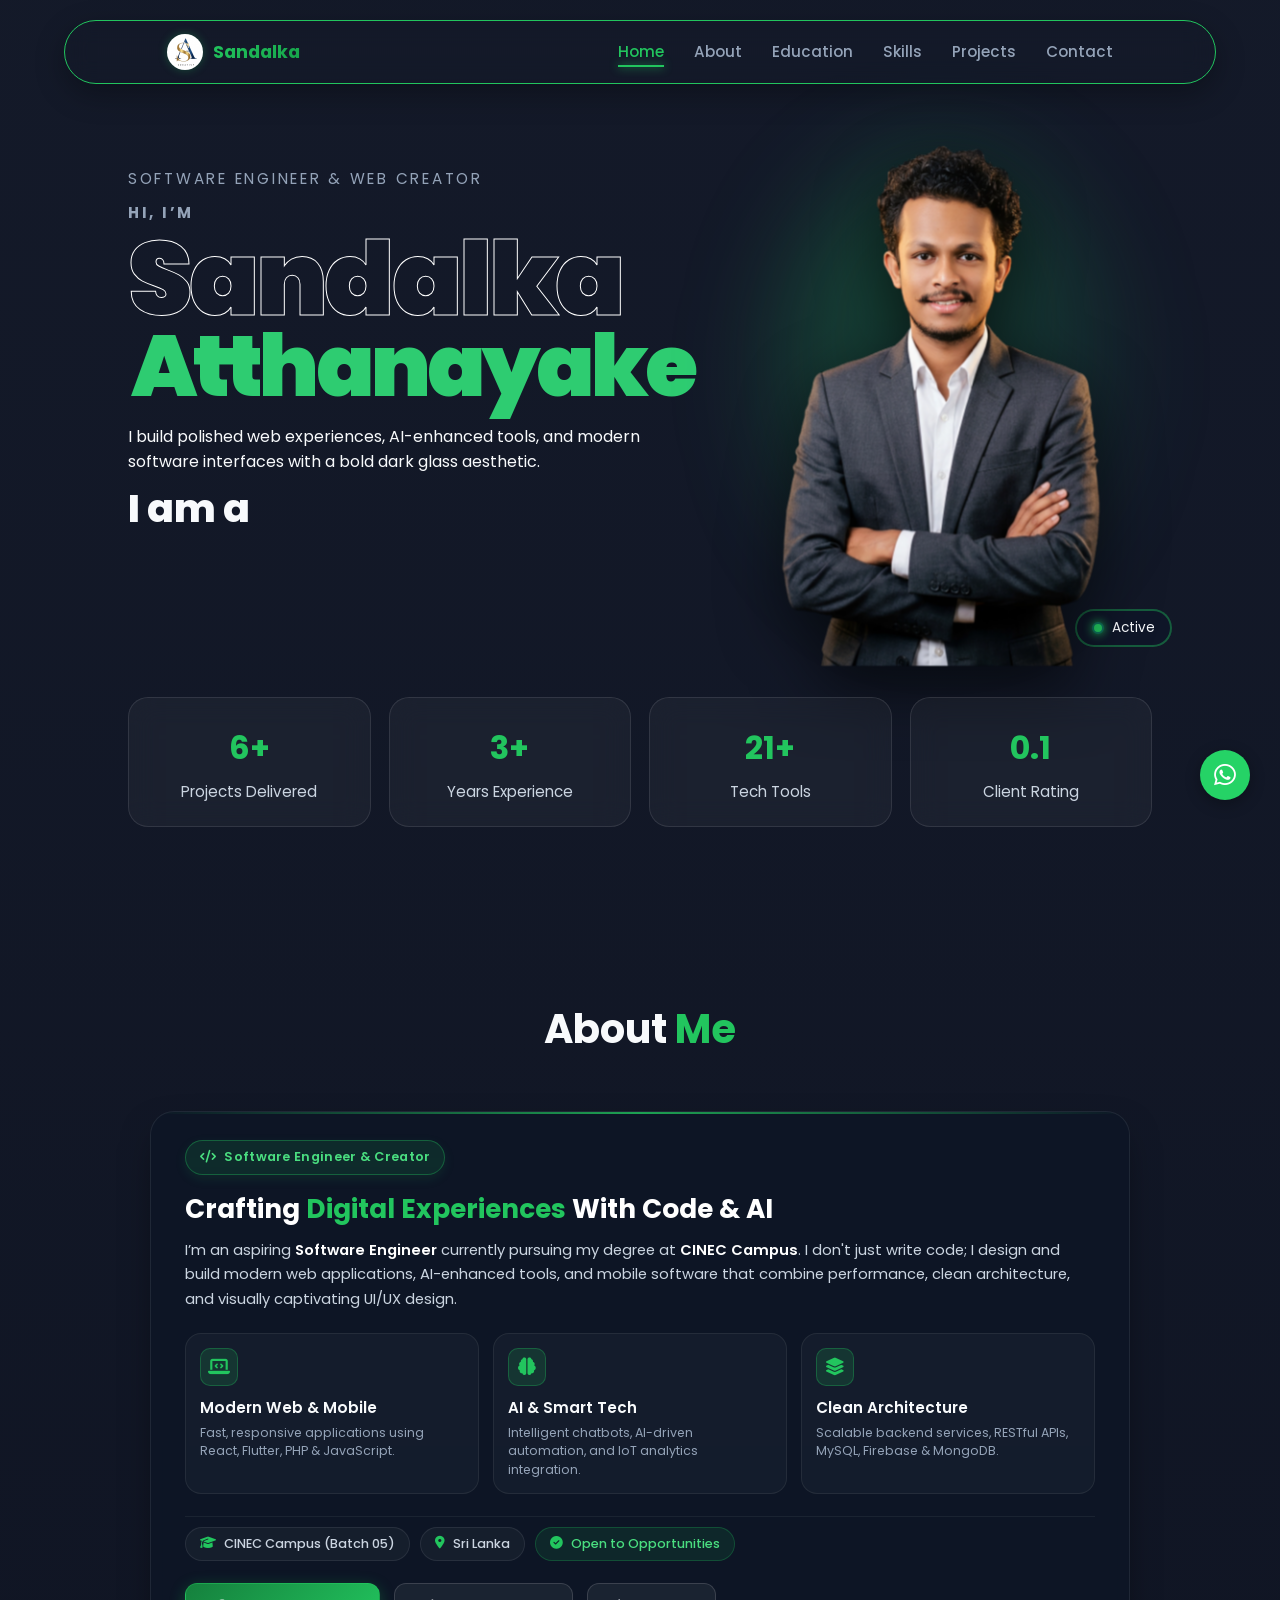
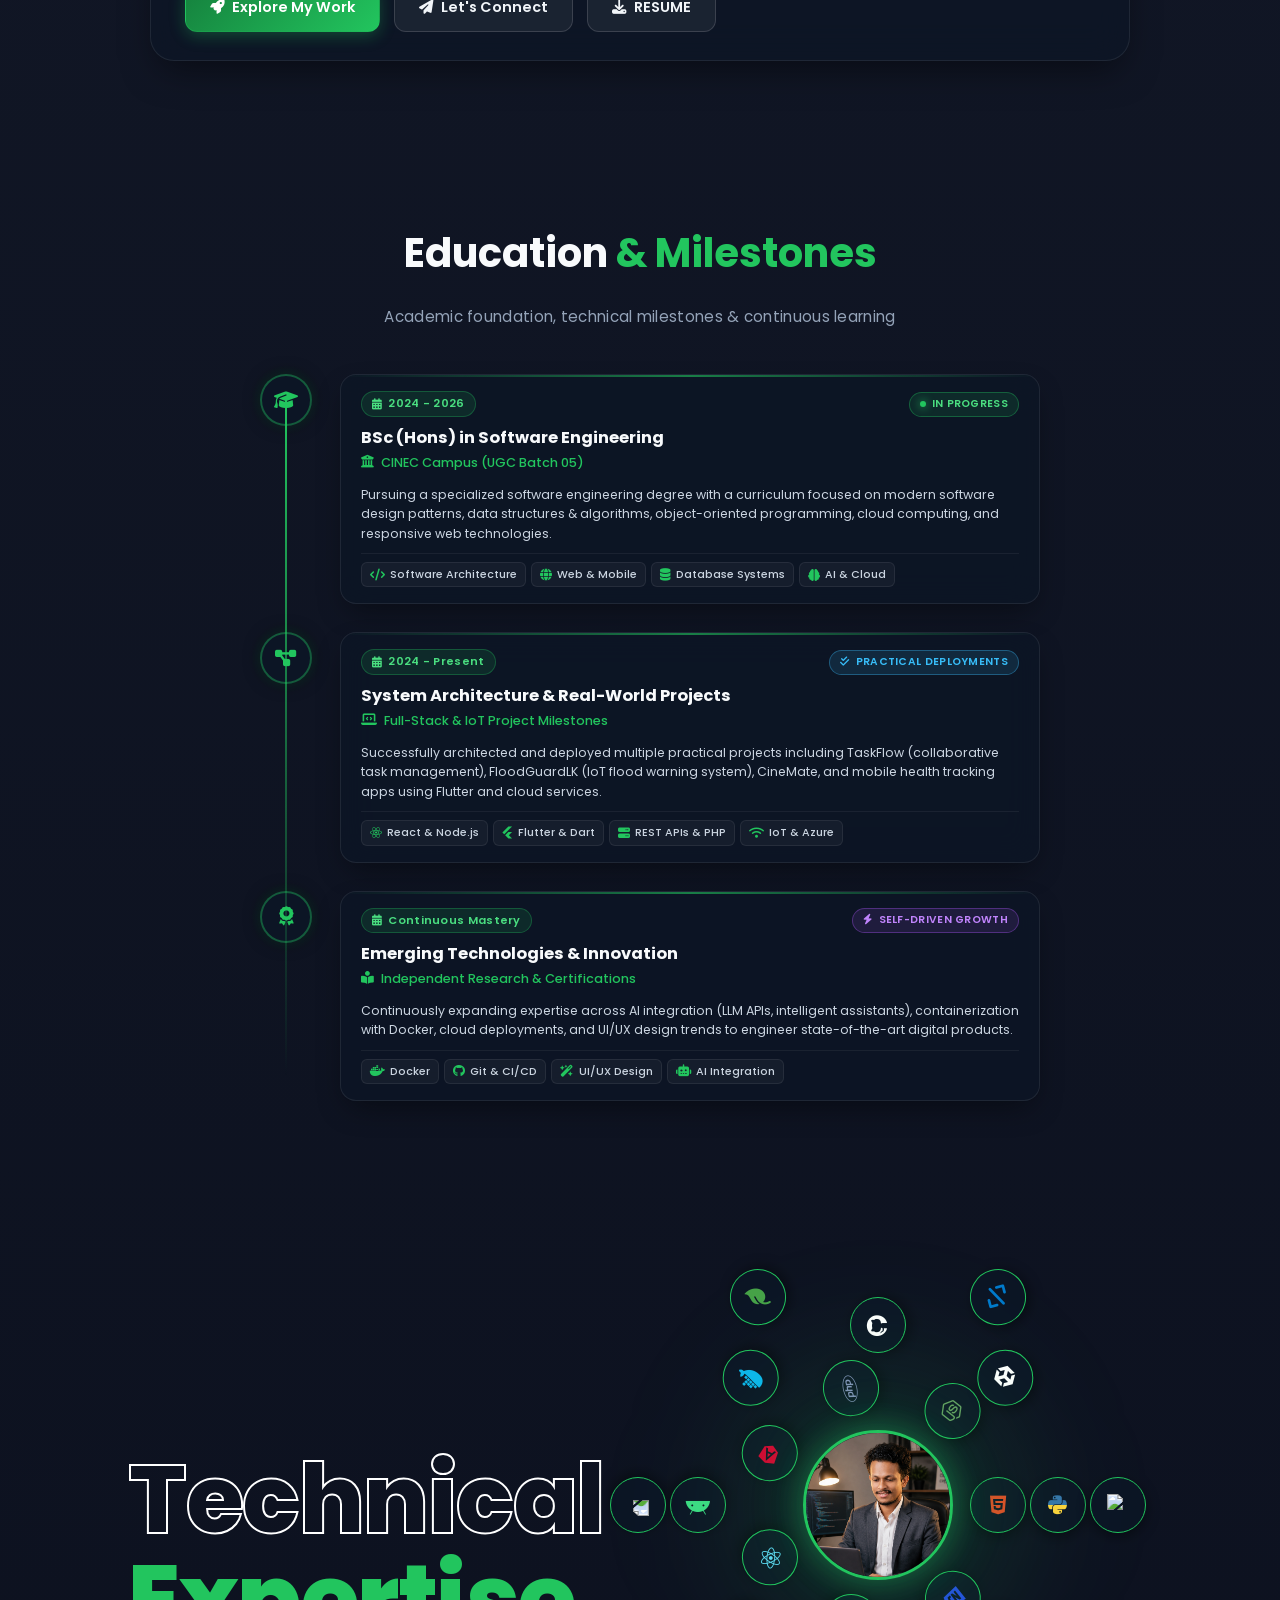
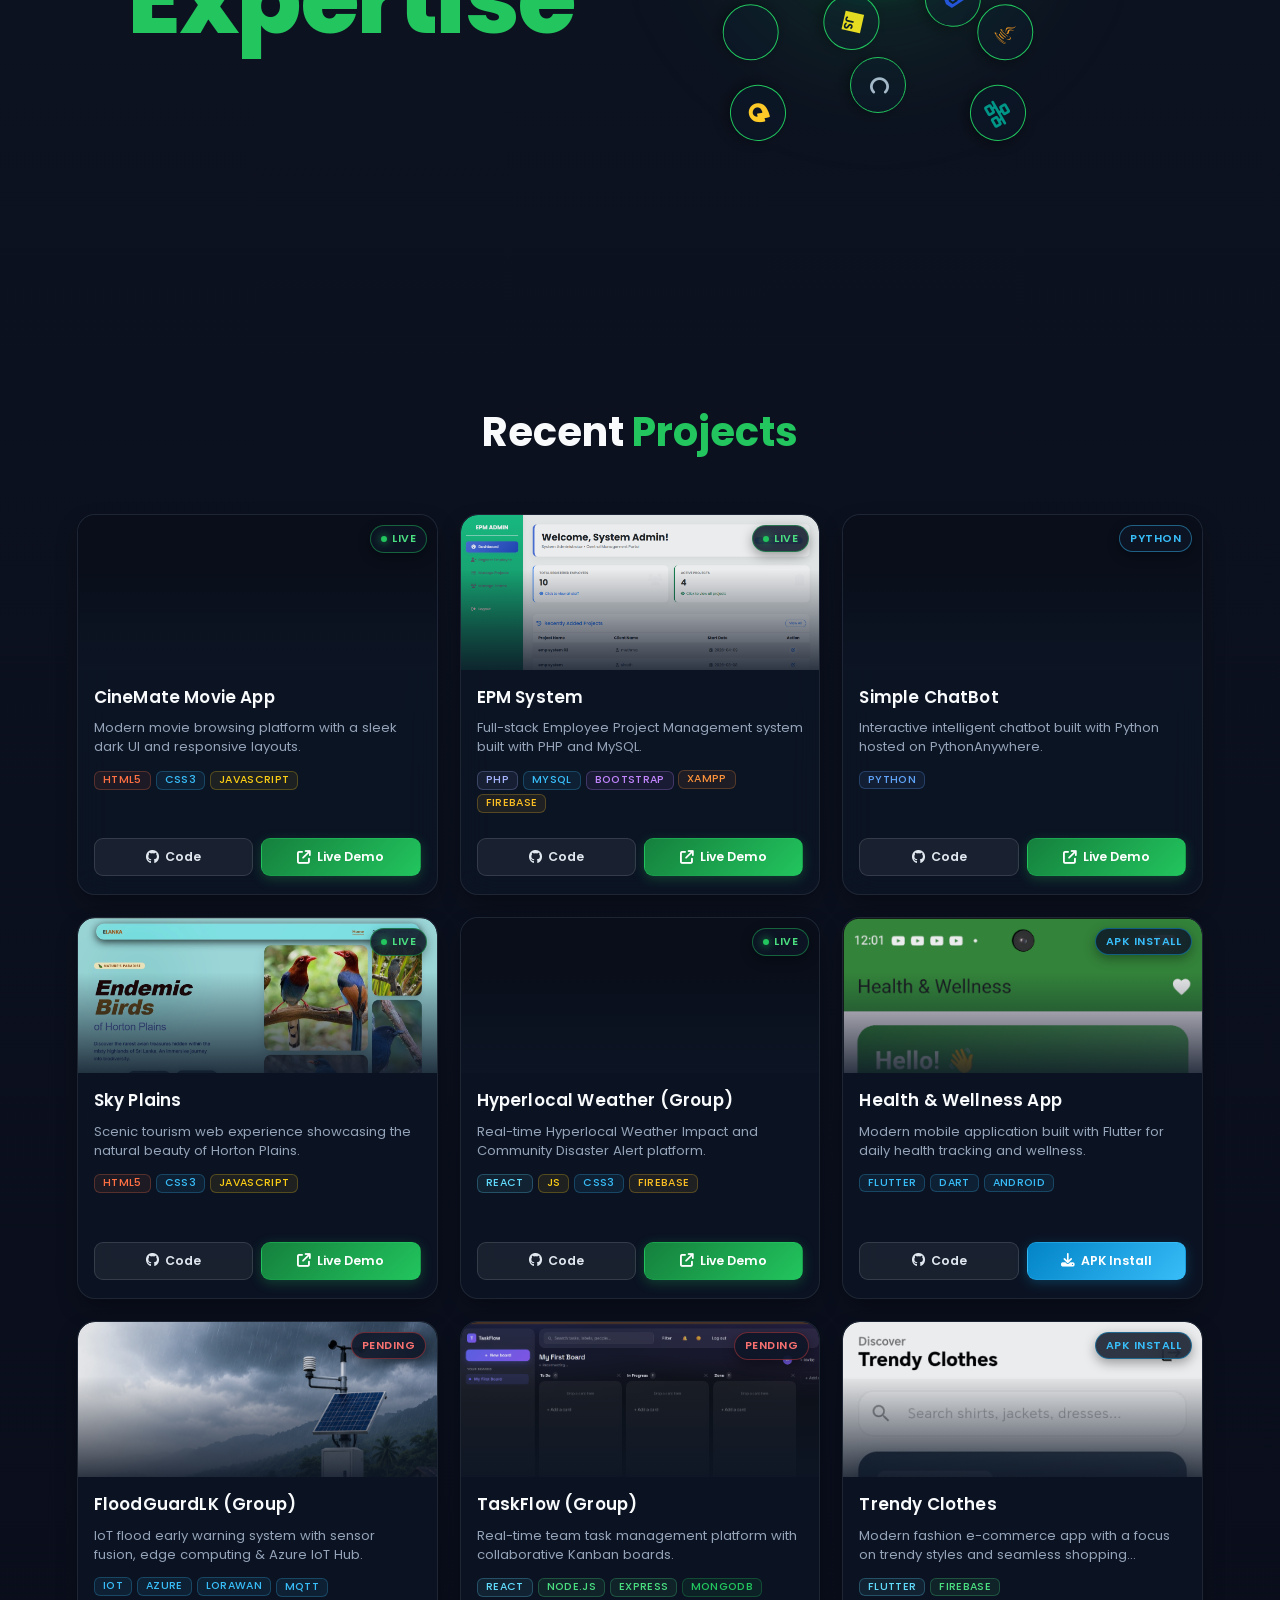
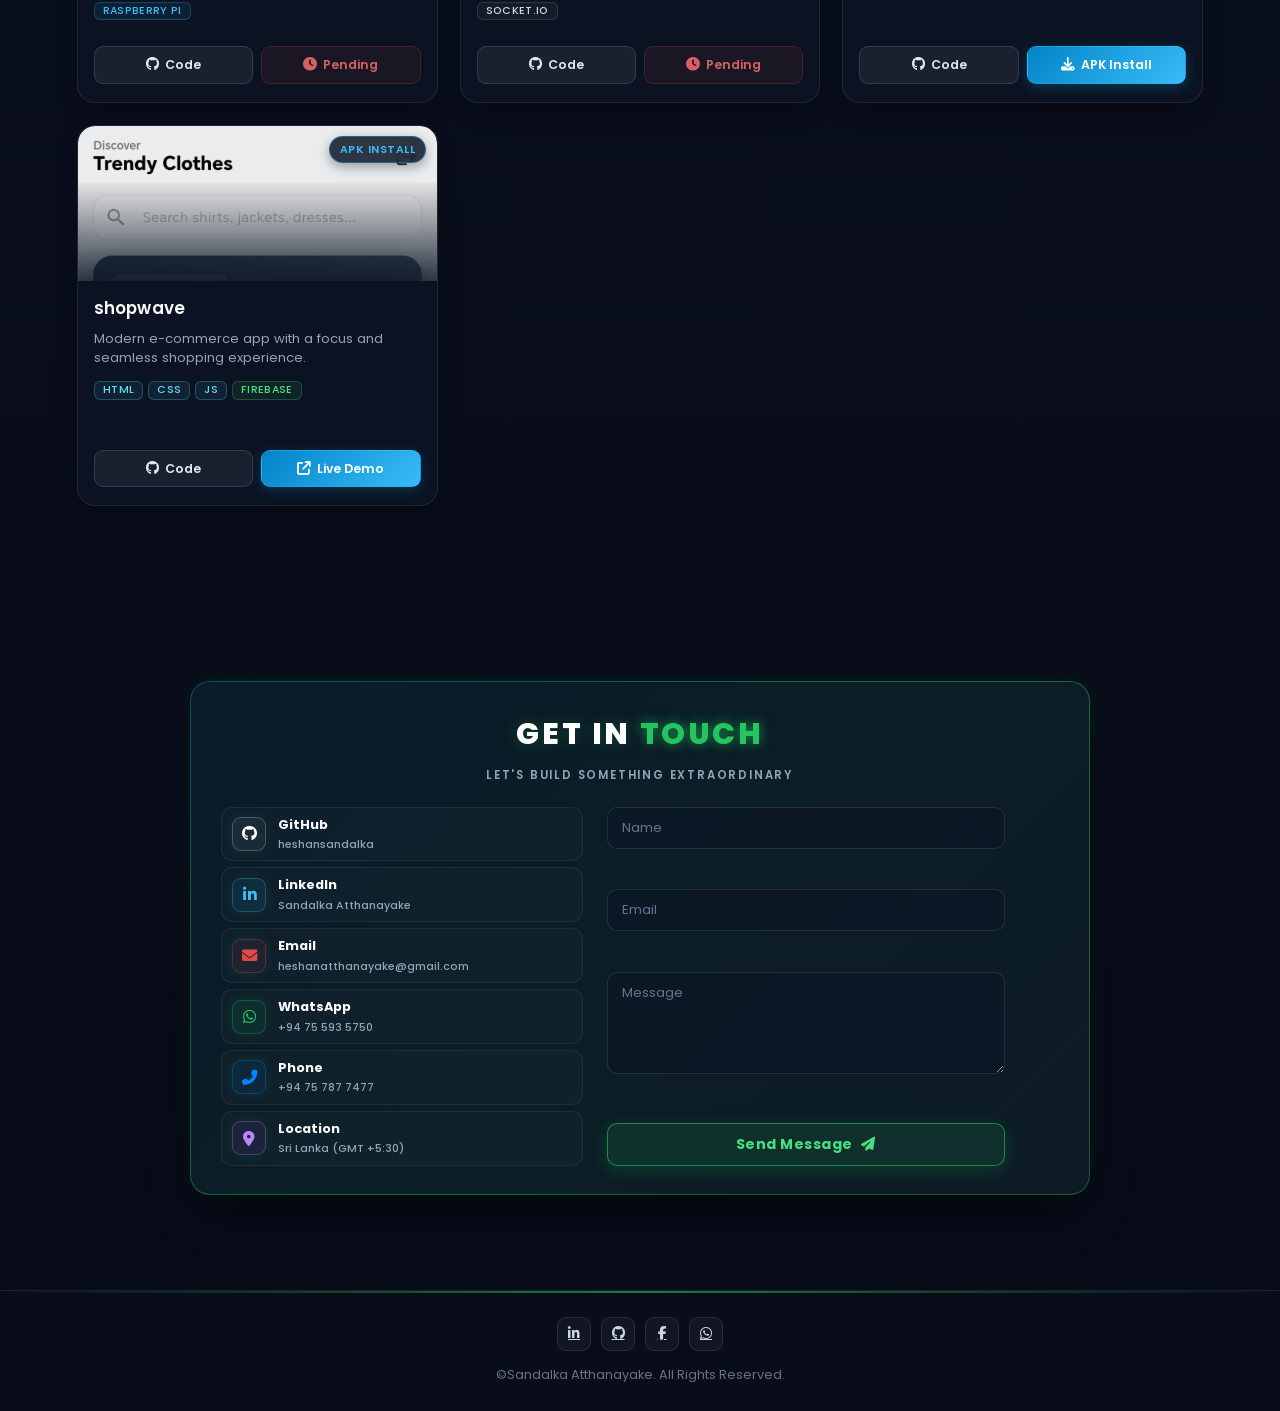
==== commit da96c969: "Add Shopwave to portfolio projects Showcase the Shopwave e-commerce app with its tech stack, GitHub " ====
--- a/public/index.html
+++ b/public/index.html
@@ -682,6 +682,33 @@
                     </div>
                 </div>
             </div>
+
+            <div class="glass-card" data-aos="fade-up" data-aos-delay="250">
+                <div class="card-image">
+                    <img src="adf10.jpeg" alt="TaskFlow" width="400" height="250" loading="lazy" decoding="async">
+                    <span class="badge badge-apk">APK Install</span>
+                </div>
+                <div class="card-content">
+                    <h3>shopwave</h3>
+                    <p>Modern e-commerce app with a focus and seamless shopping experience.</p>
+                    <div class="tech-stack">
+                        <span class="tech-react">Html</span>
+                        <span class="tech-react">CSS</span>
+                        <span class="tech-react">Js</span>
+                        <span class="tech-nodejs">Firebase</span>
+
+                    </div>
+                    <div class="card-links">
+                        <a href="https://github.com/Chanulaw/E-commerce-web" target="_blank" rel="noopener"
+                            class="link-btn github">
+                            <i class="fa-brands fa-github"></i> Code
+                        </a>
+                        <a href="https://shopwave-store-5df09.web.app" target="_blank" rel="noopener"
+                            class="link-btn apk">
+                            <i class="fa-solid fa-arrow-up-right-from-square"></i> Live Demo </a>
+                    </div>
+                </div>
+            </div>
         </div>
     </section>
     <section id="contact" class="section-padding">
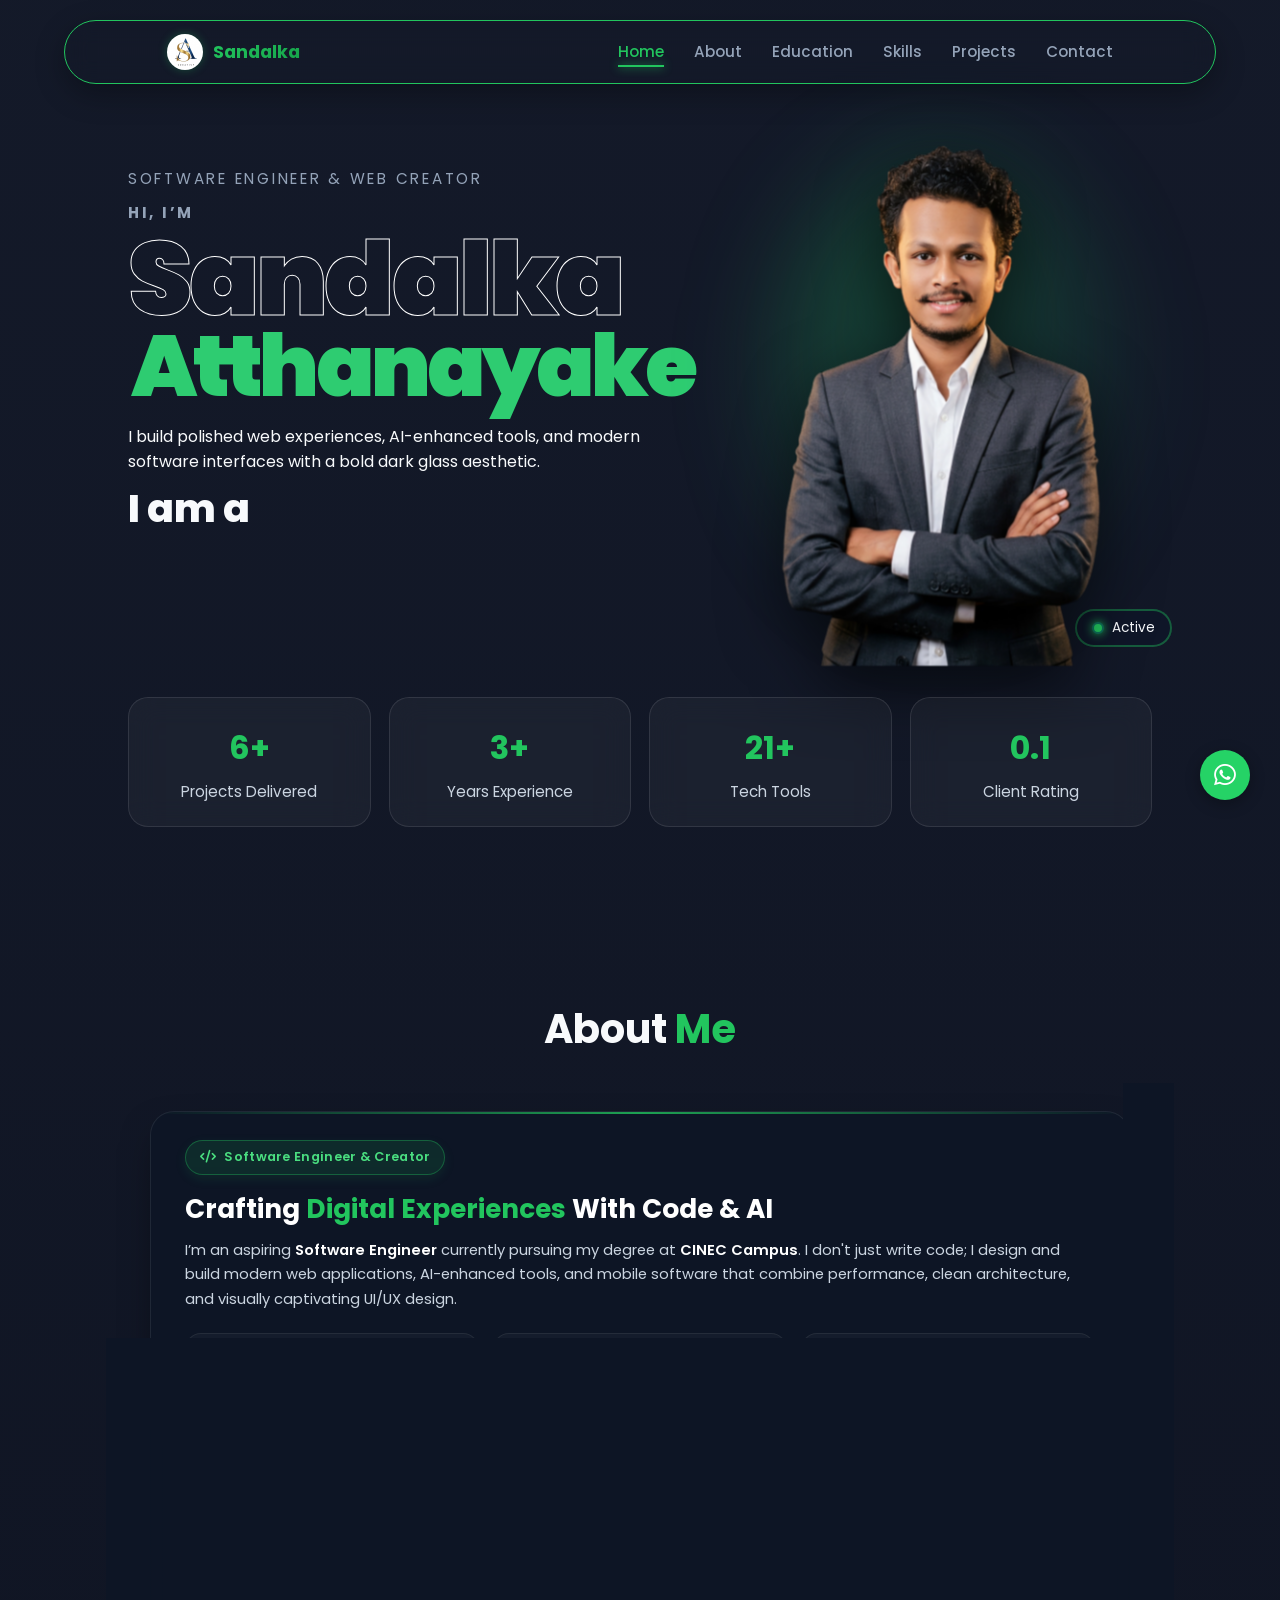
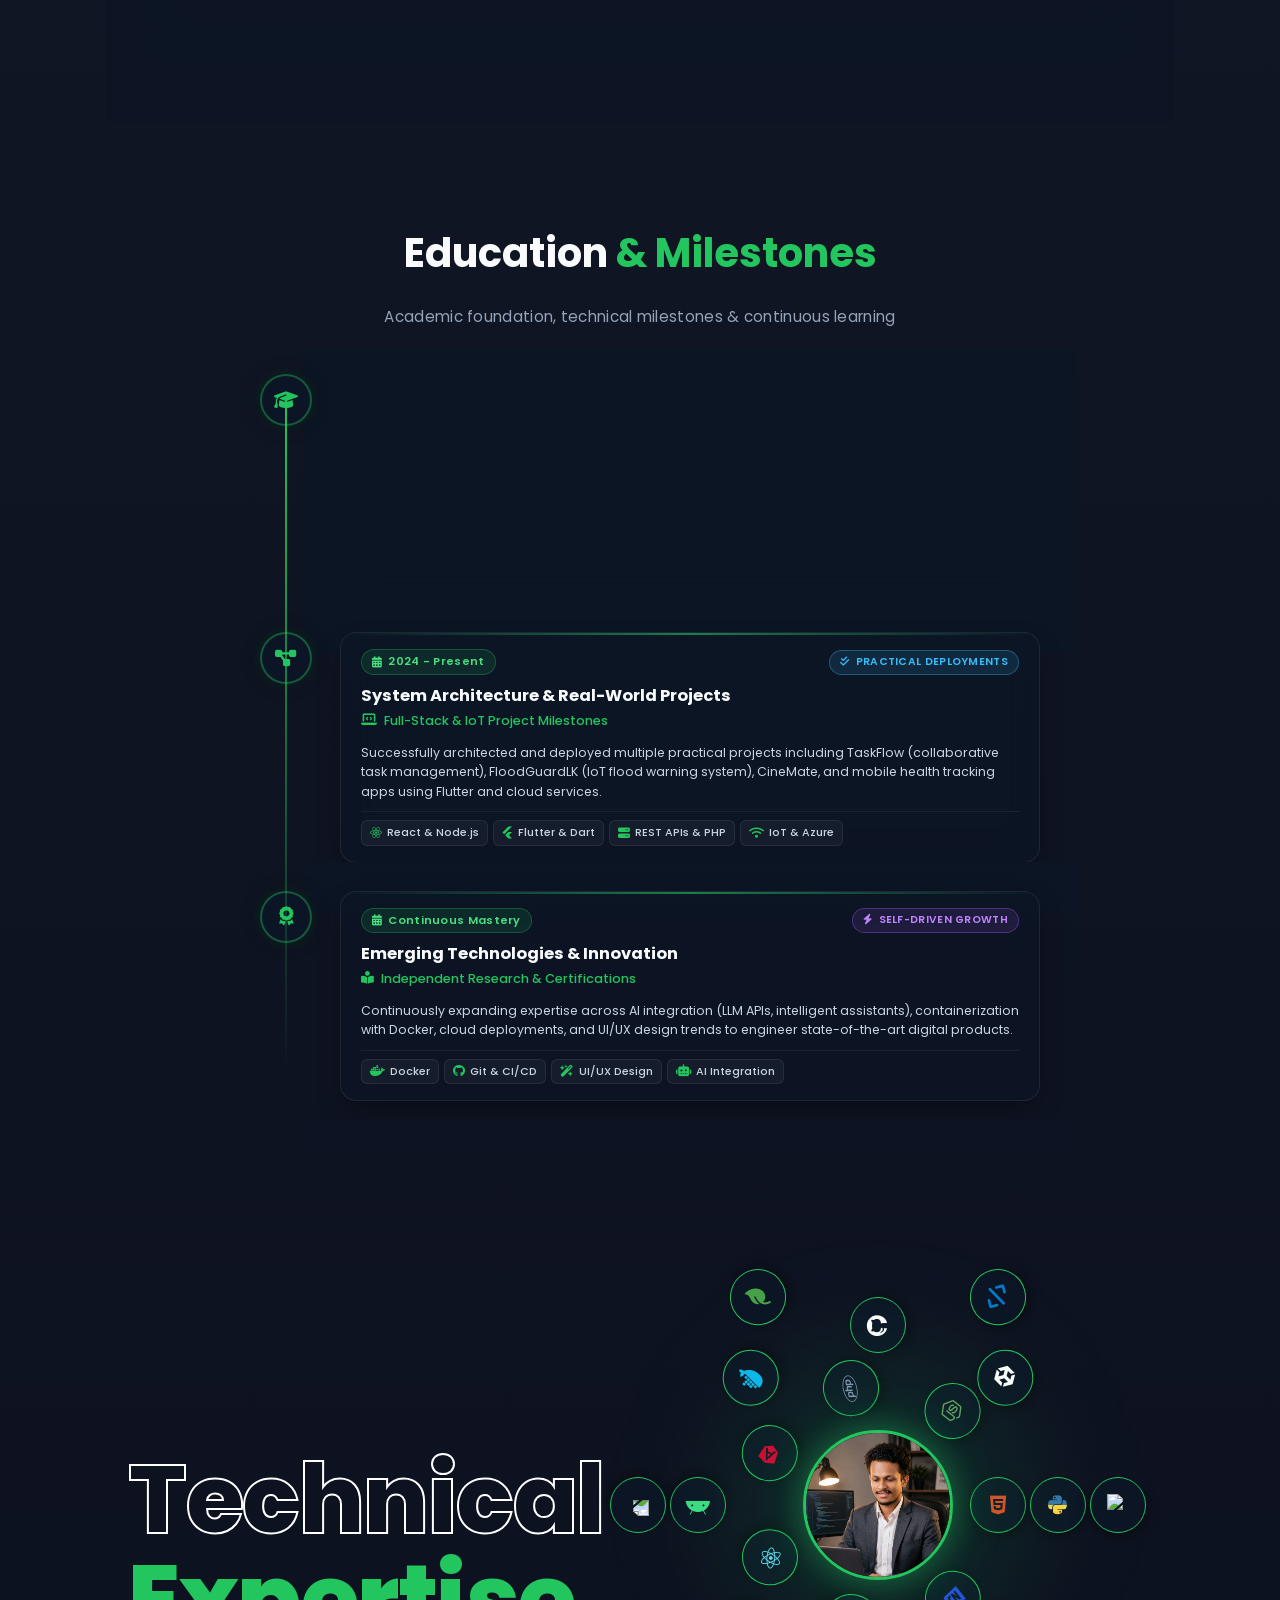
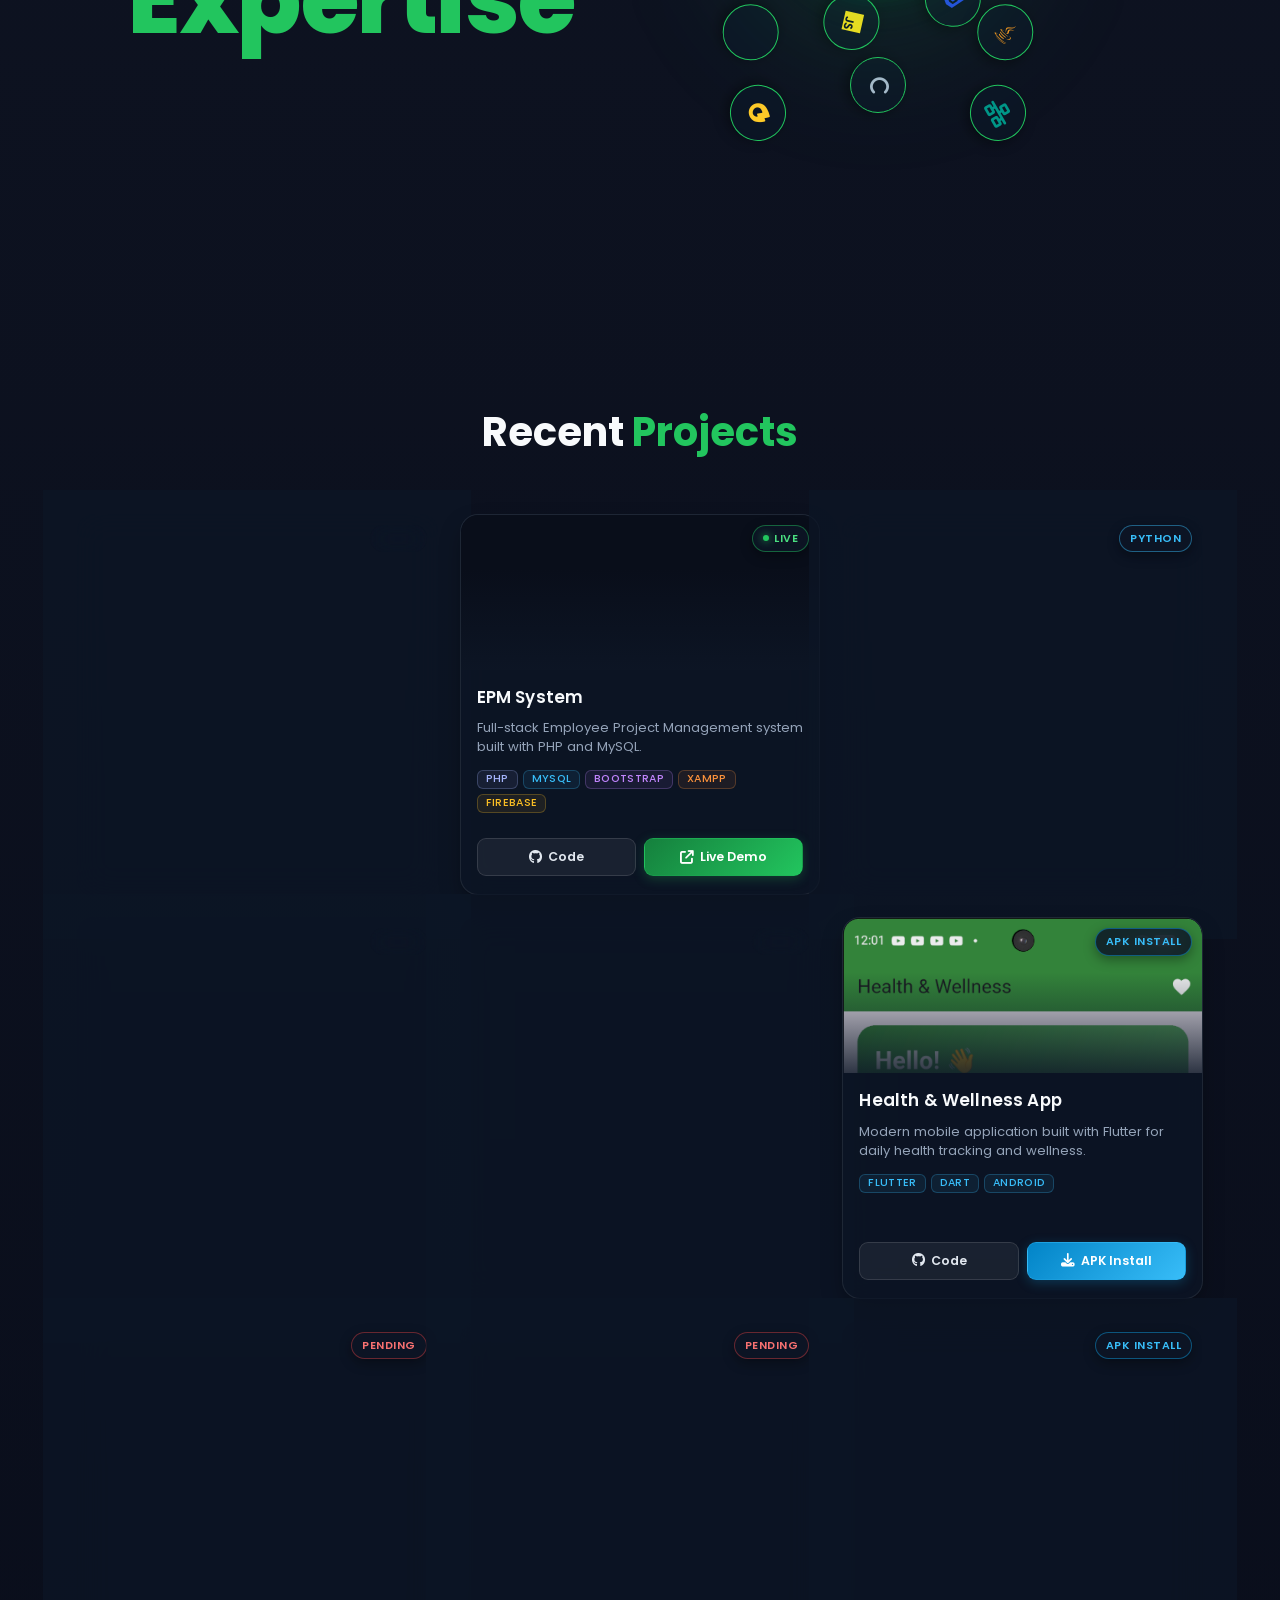
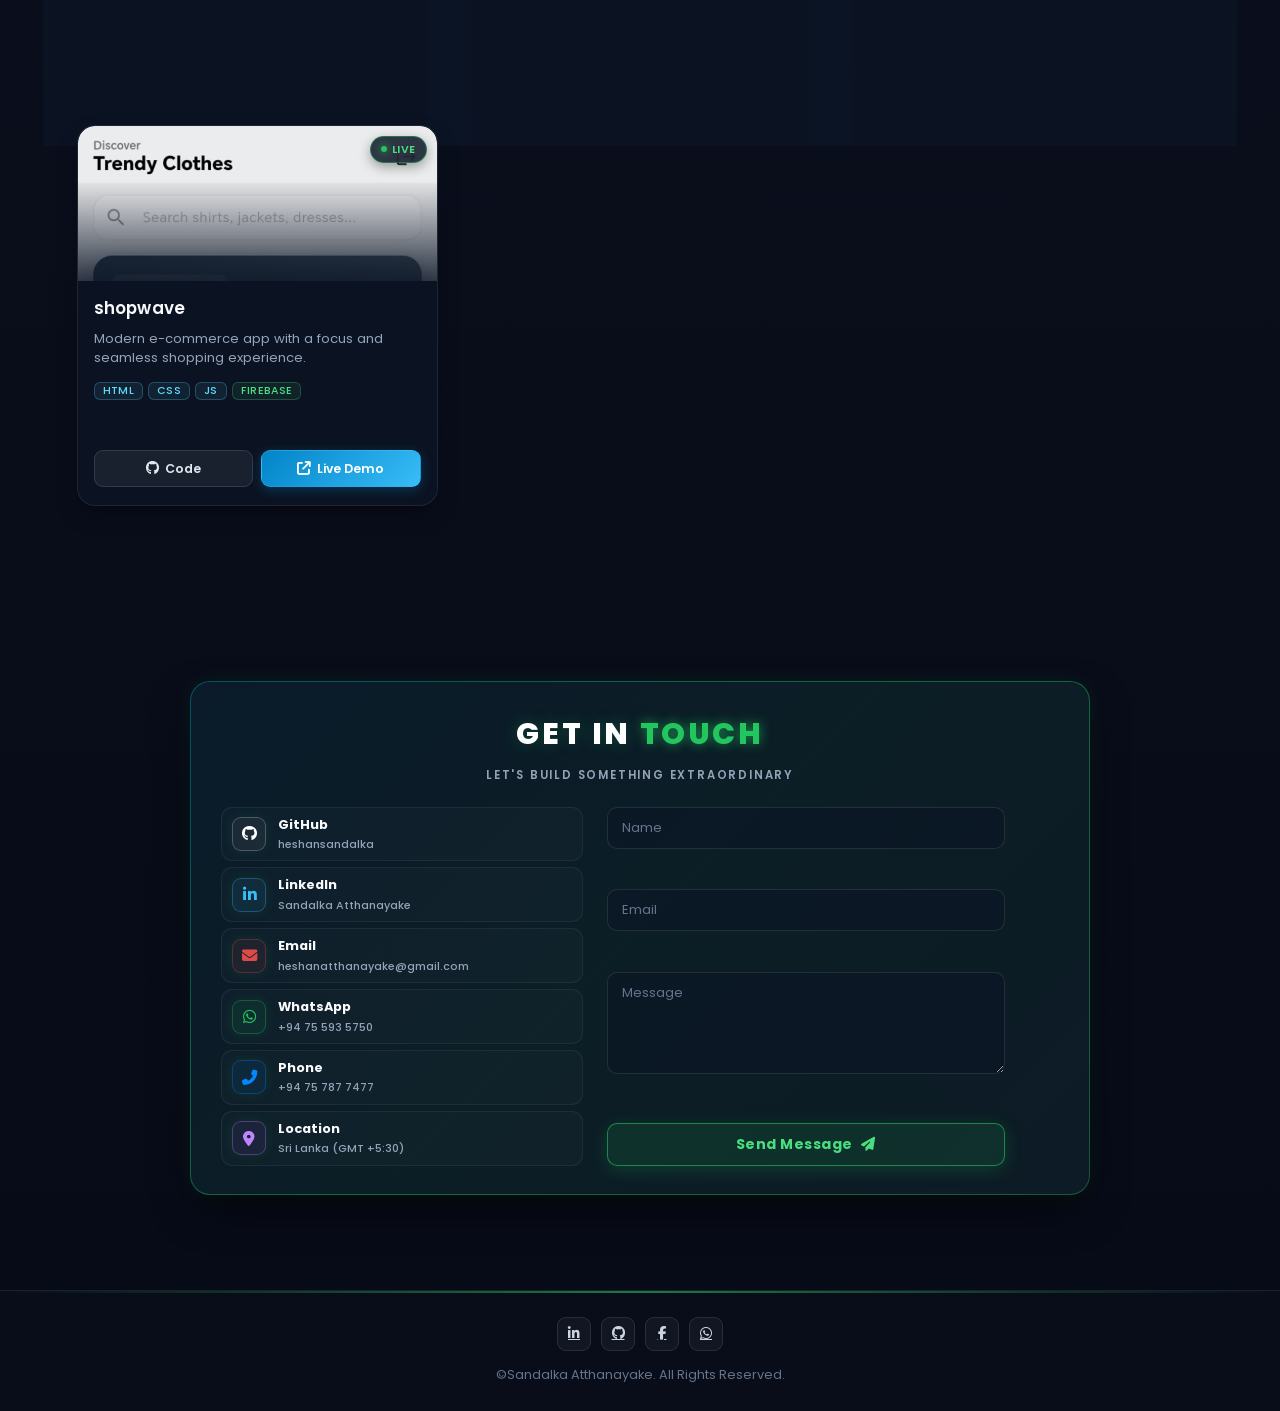
==== commit b655e795: "update htmtl" ====
--- a/public/index.html
+++ b/public/index.html
@@ -686,7 +686,8 @@
             <div class="glass-card" data-aos="fade-up" data-aos-delay="250">
                 <div class="card-image">
                     <img src="adf10.jpeg" alt="TaskFlow" width="400" height="250" loading="lazy" decoding="async">
-                    <span class="badge badge-apk">APK Install</span>
+                    <span class="badge badge-live">Live</span>
+
                 </div>
                 <div class="card-content">
                     <h3>shopwave</h3>
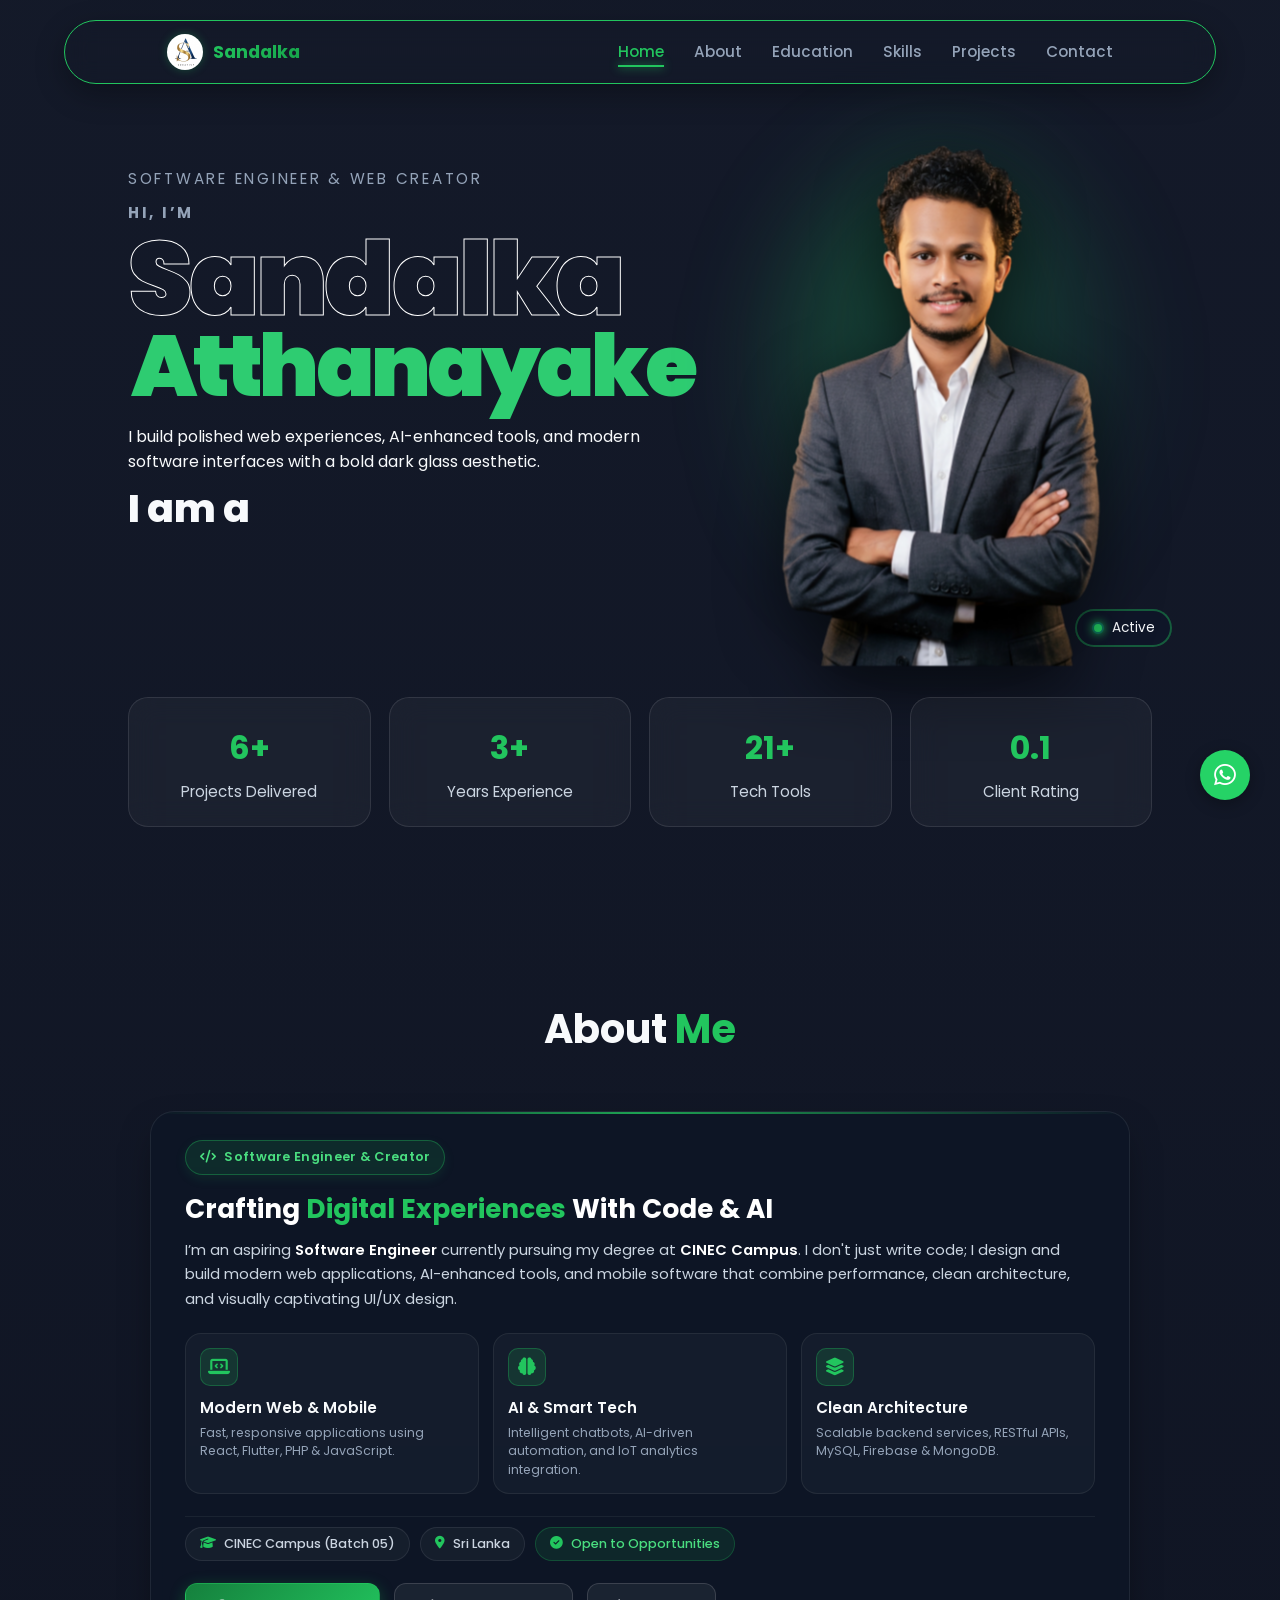
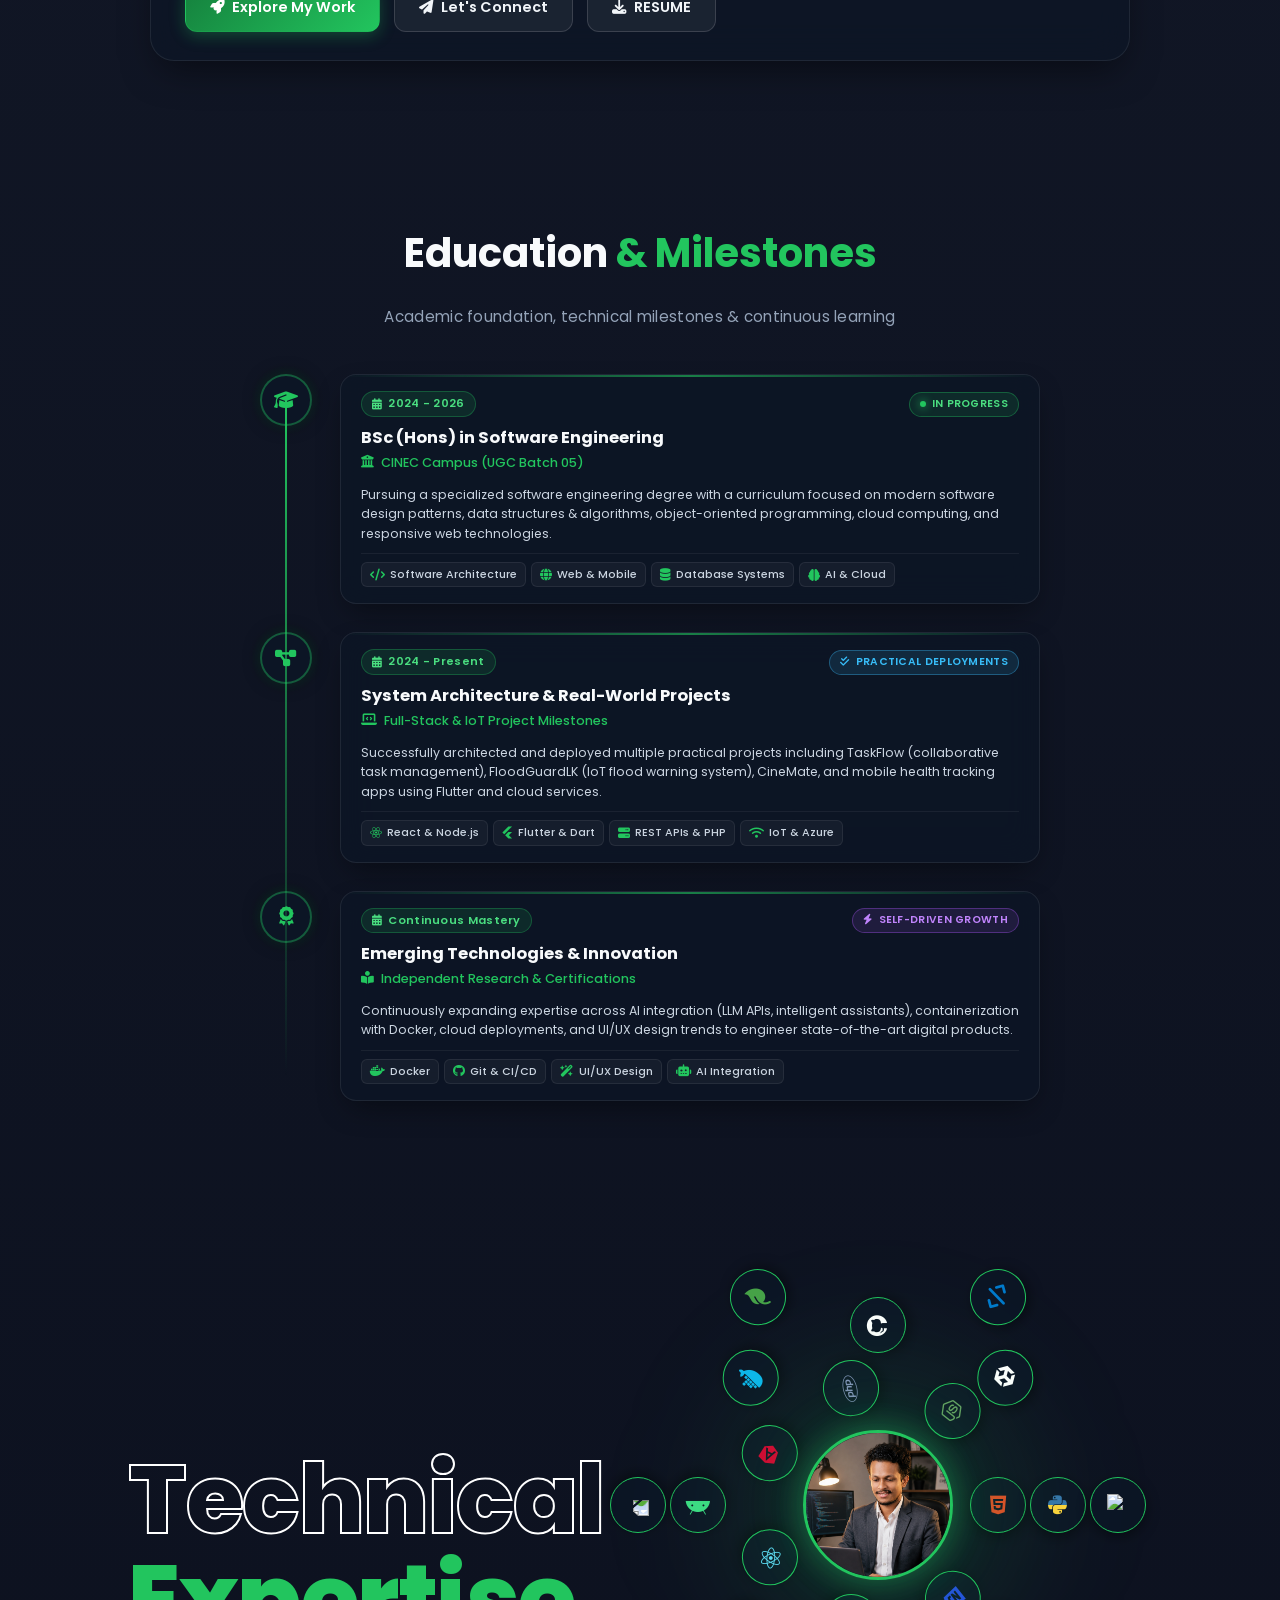
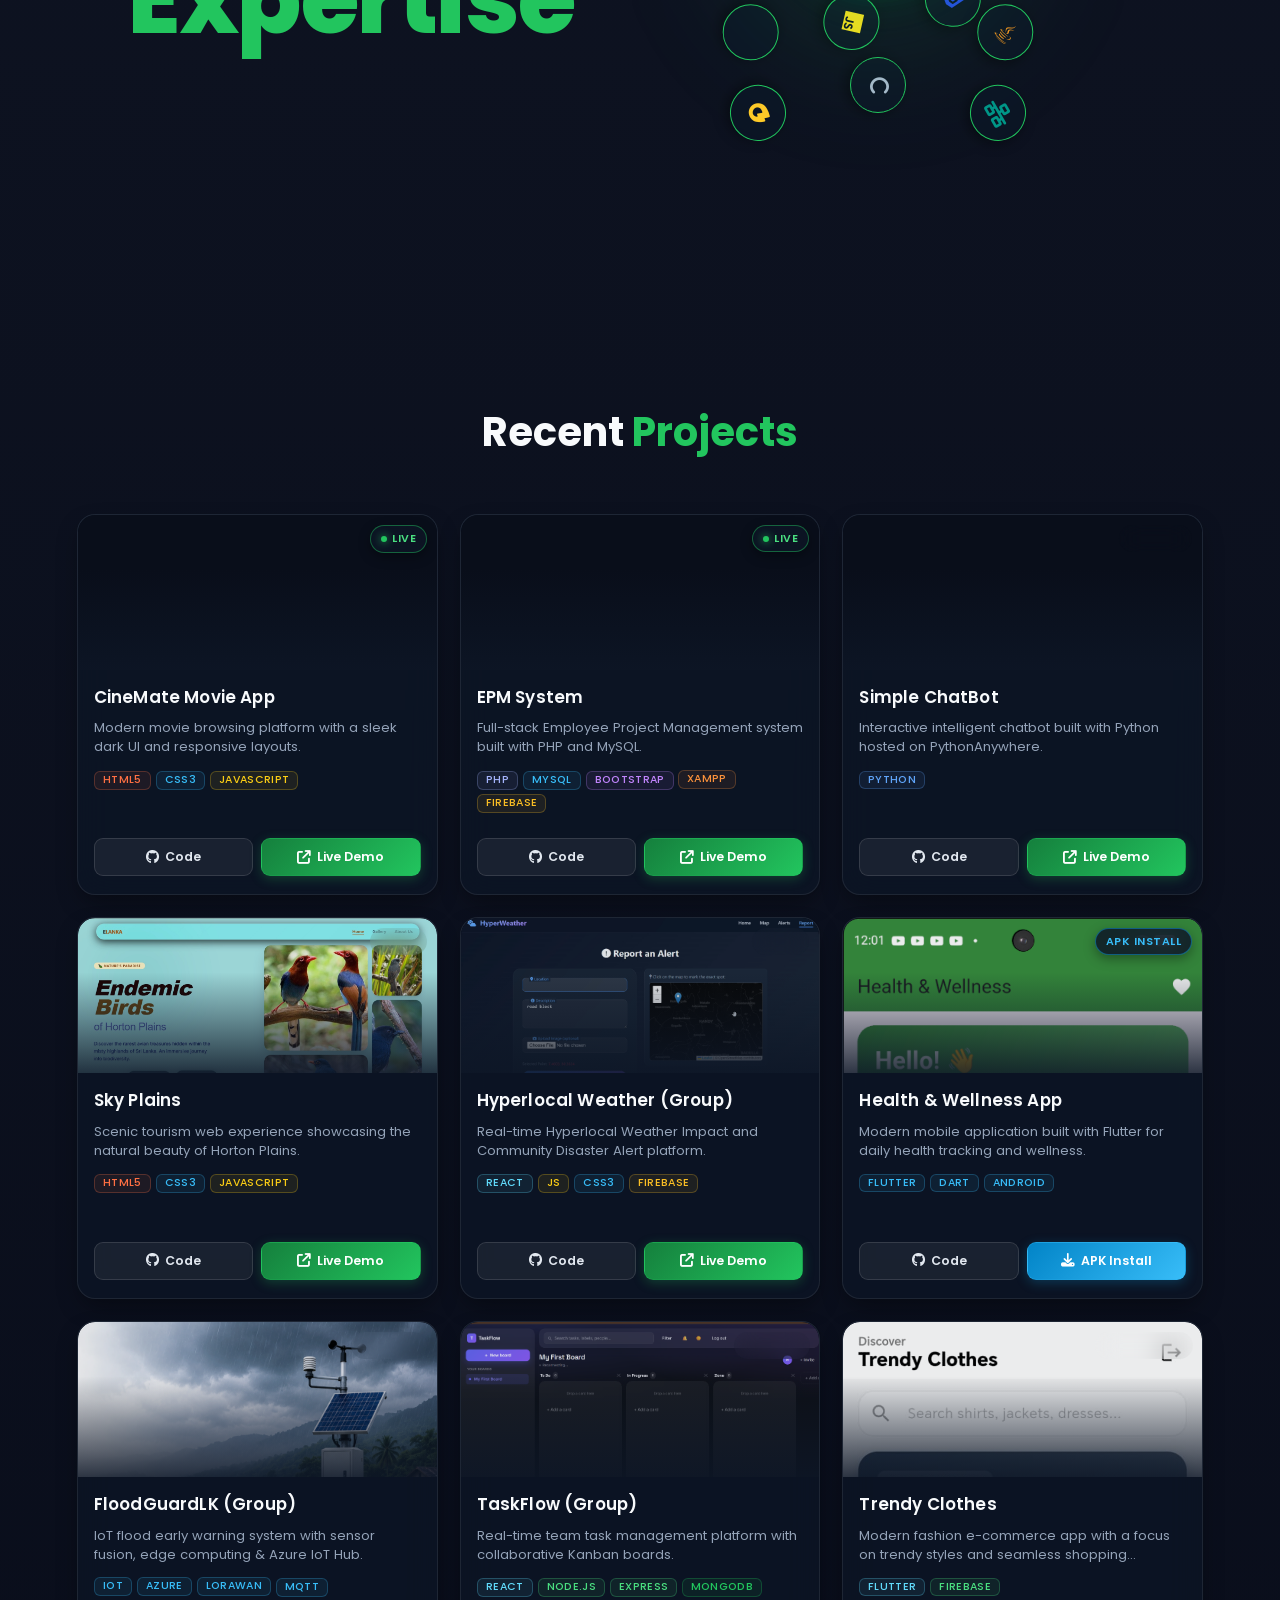
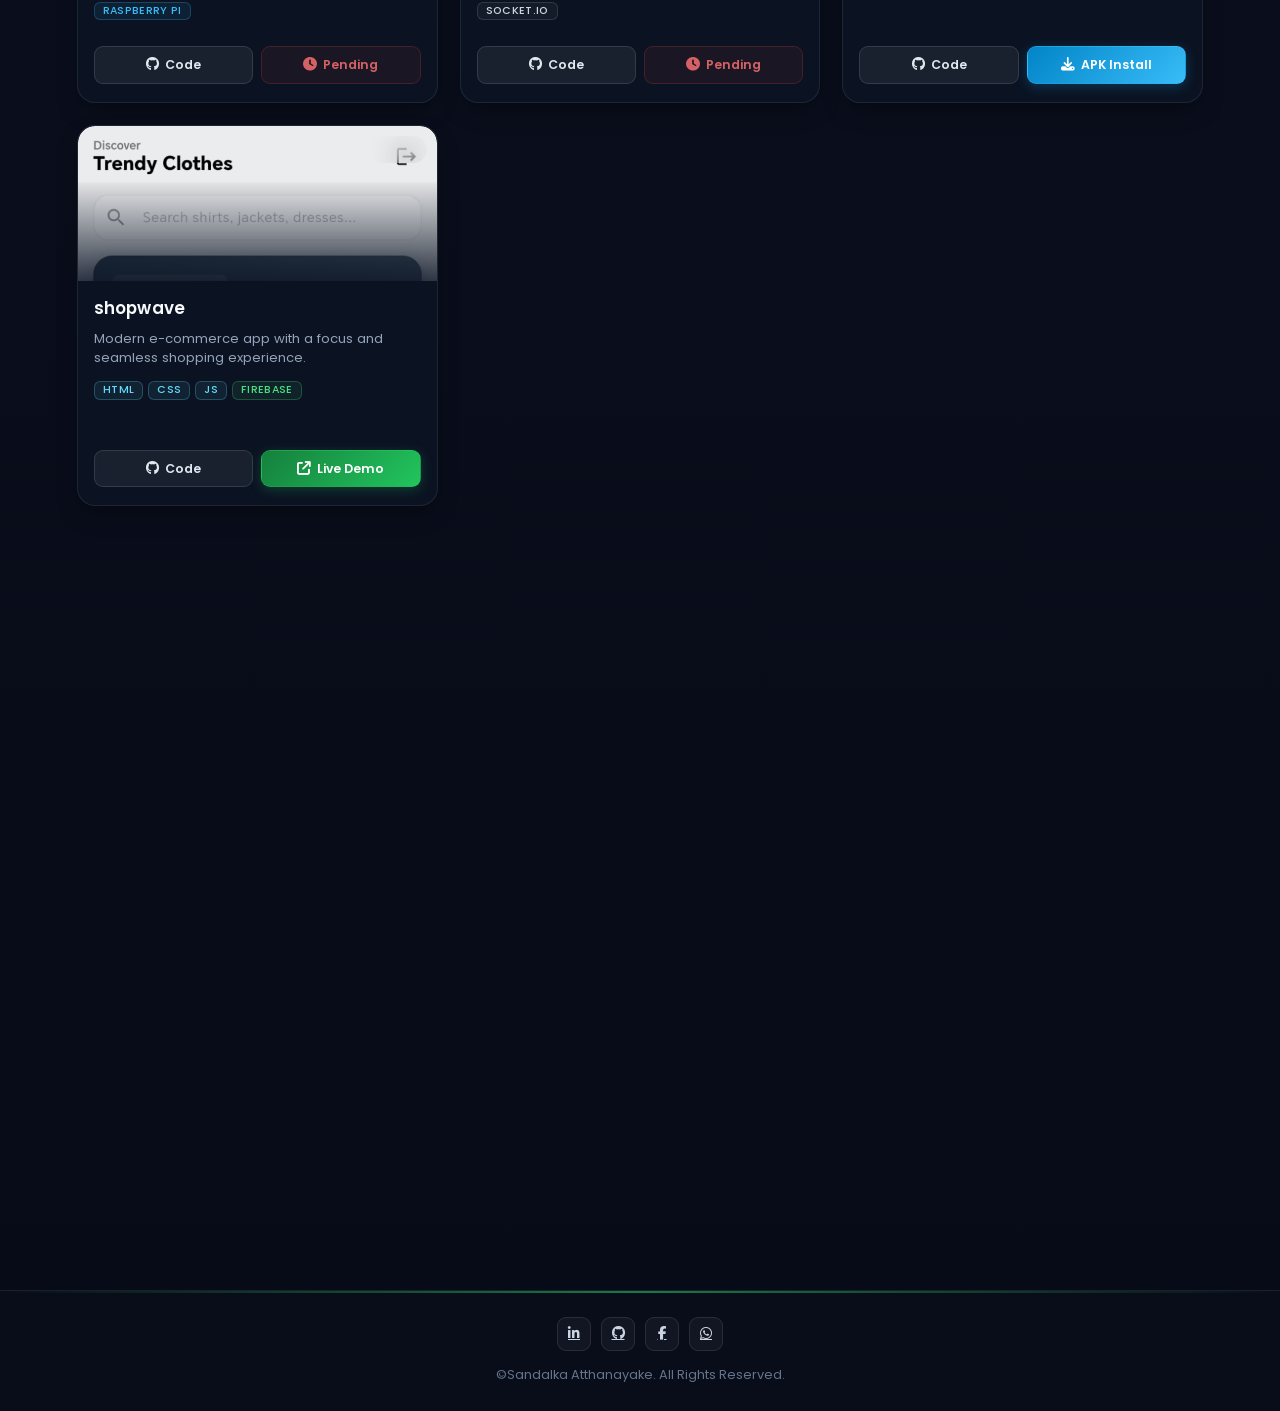
==== commit 6bceaa7e: "update html" ====
--- a/public/index.html
+++ b/public/index.html
@@ -705,7 +705,8 @@
                             <i class="fa-brands fa-github"></i> Code
                         </a>
                         <a href="https://shopwave-store-5df09.web.app" target="_blank" rel="noopener"
-                            class="link-btn apk">
+                            class="link-btn demo">
+
                             <i class="fa-solid fa-arrow-up-right-from-square"></i> Live Demo </a>
                     </div>
                 </div>
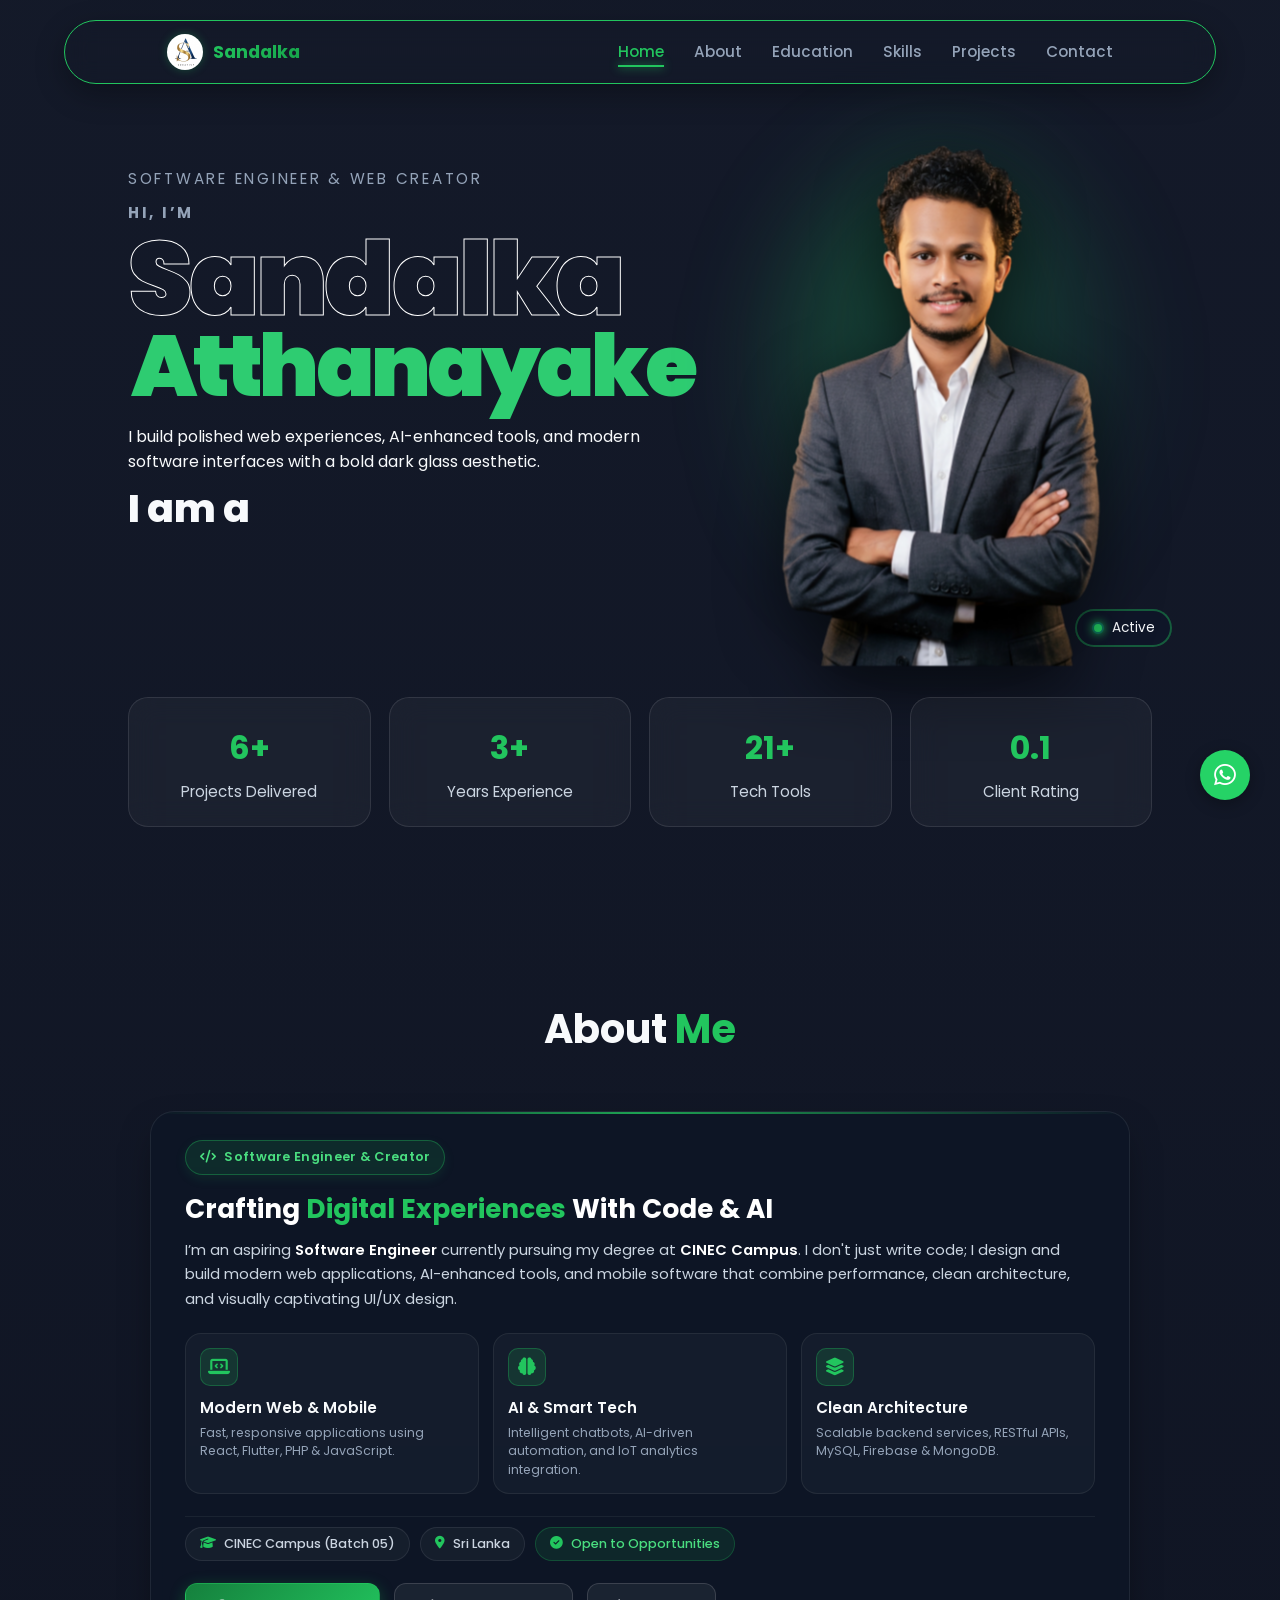
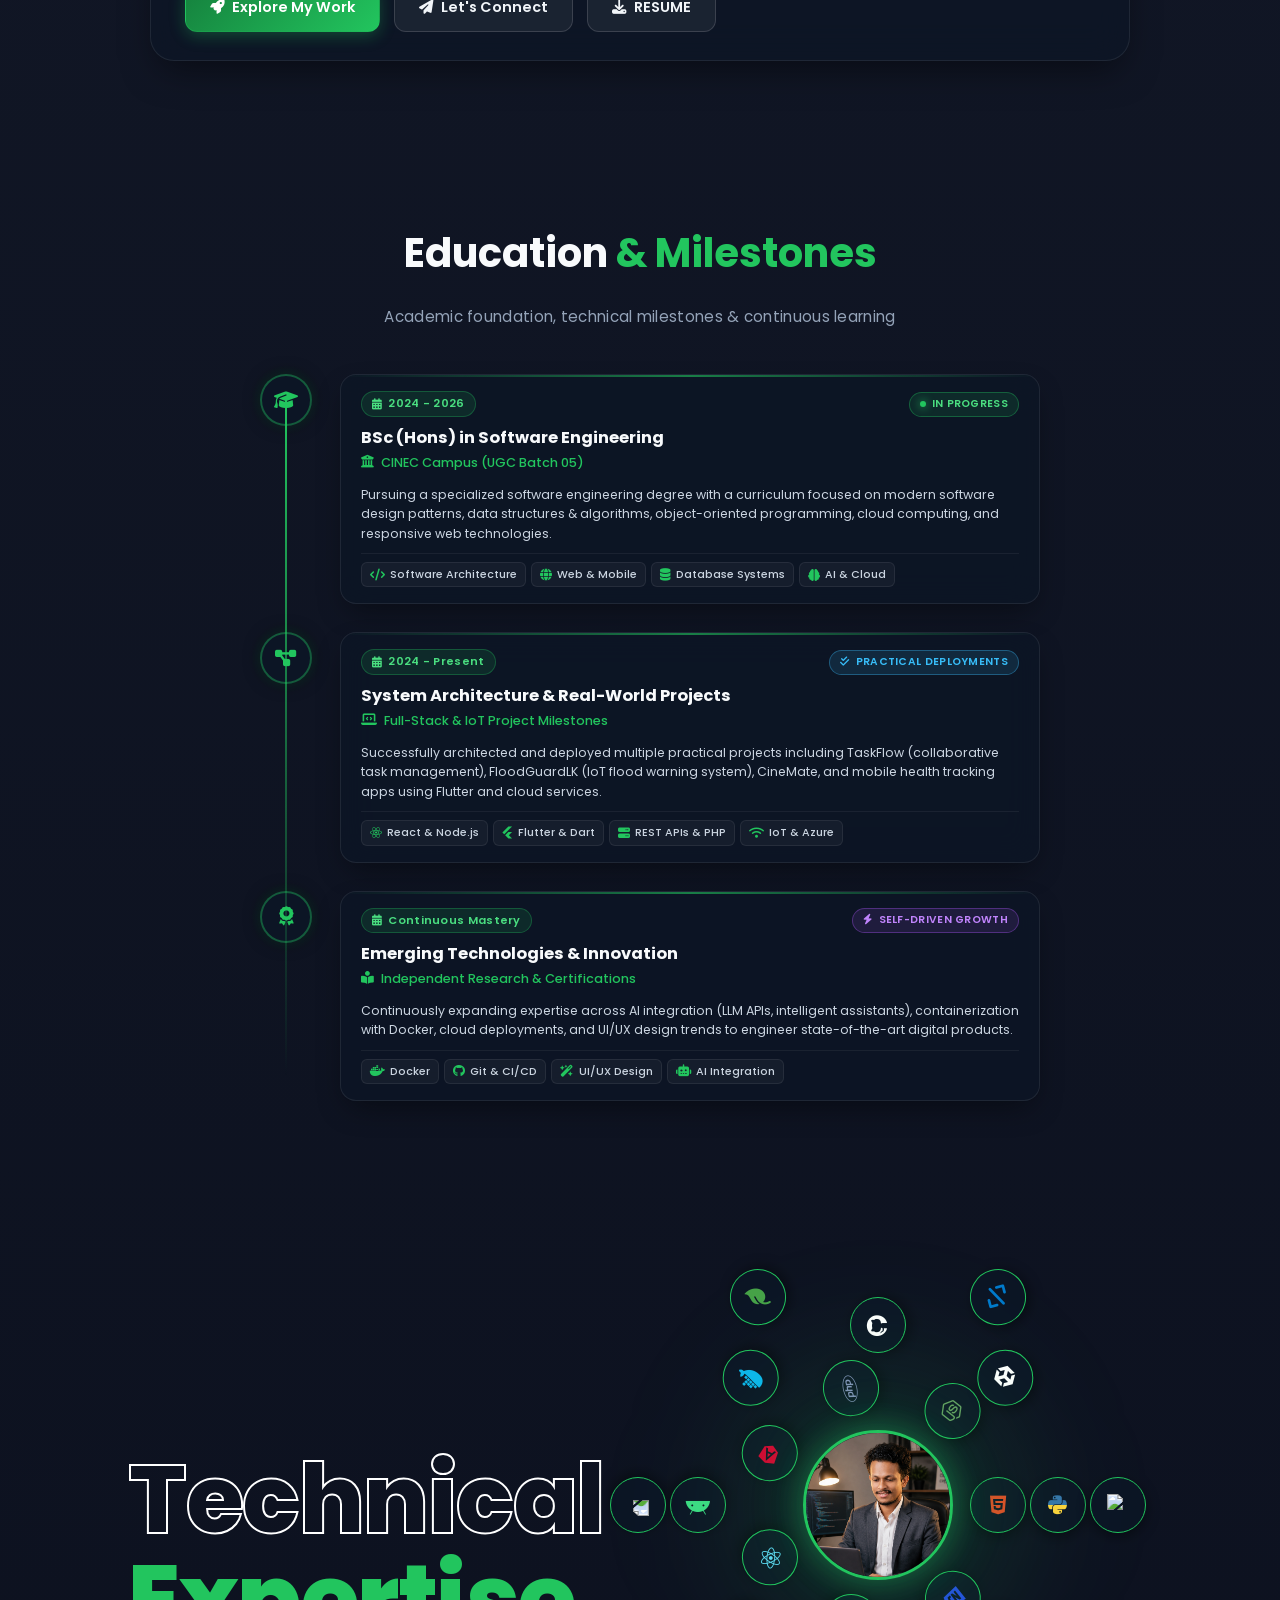
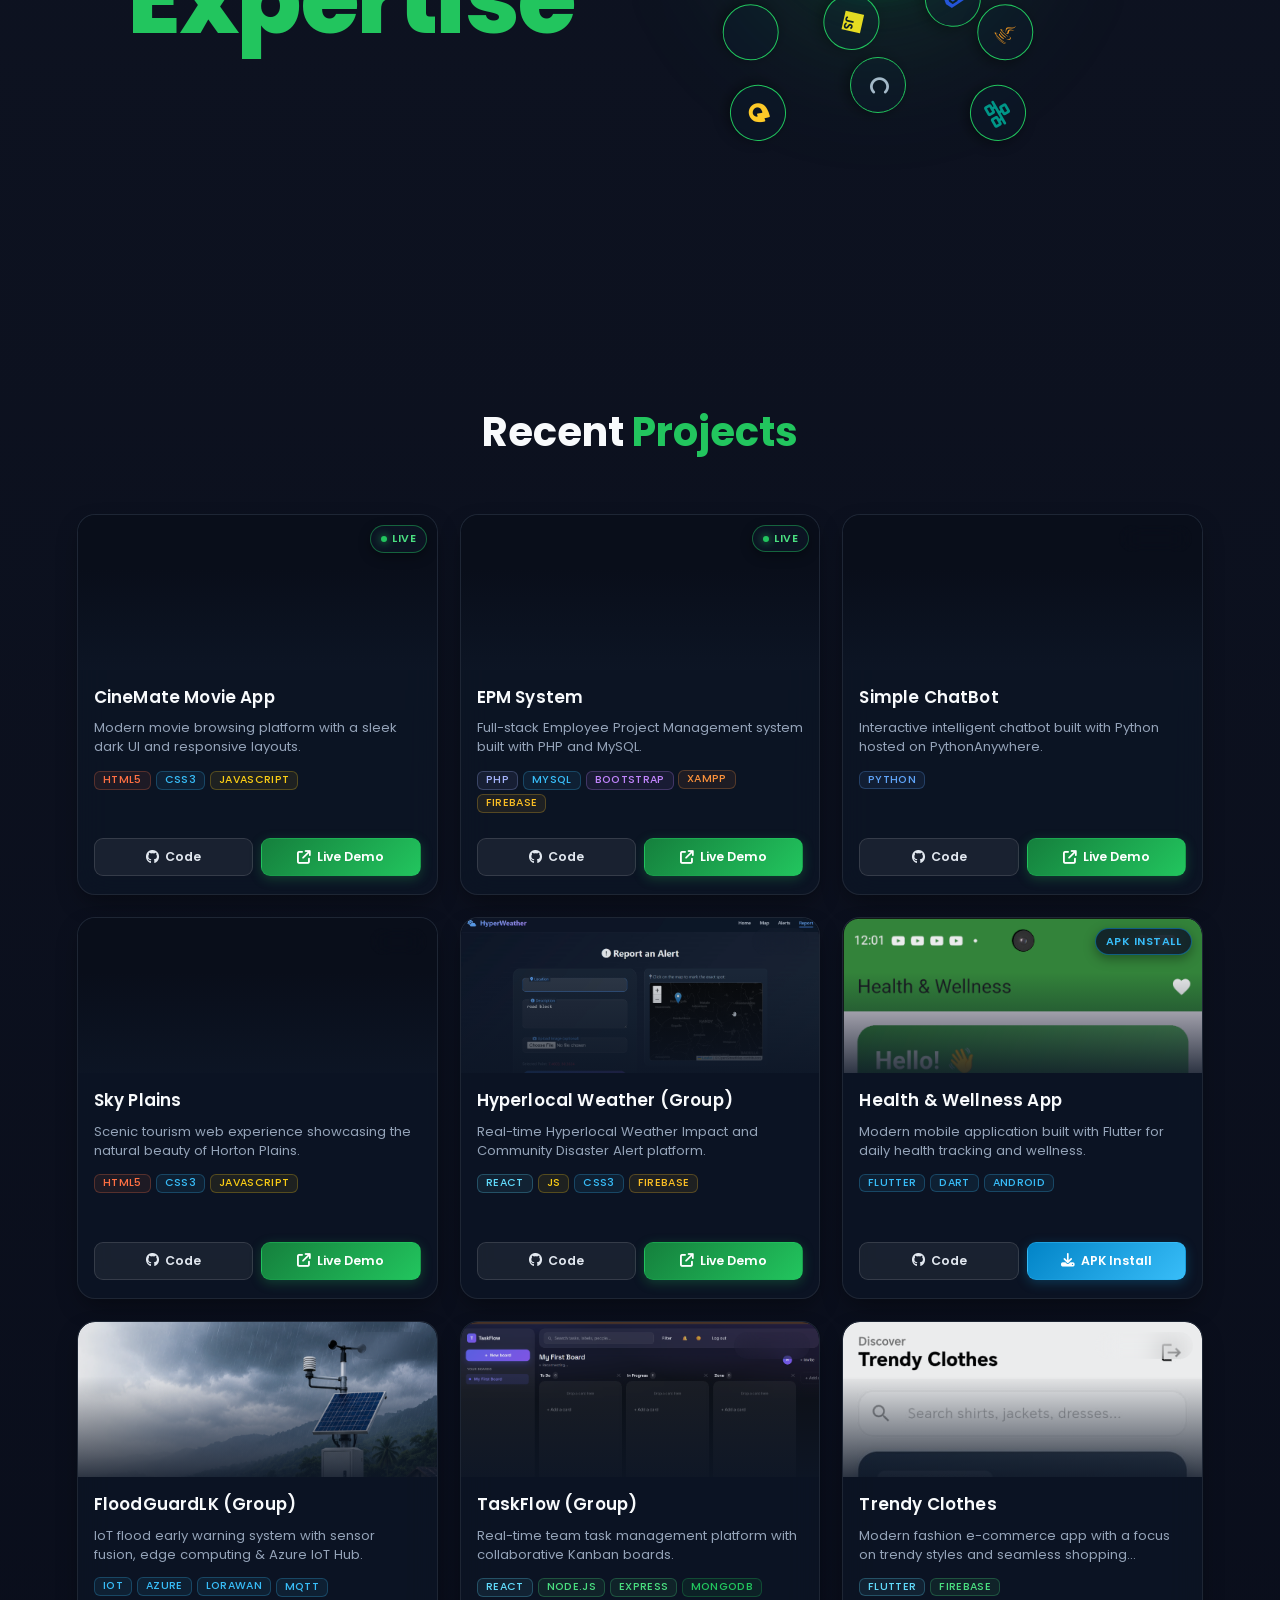
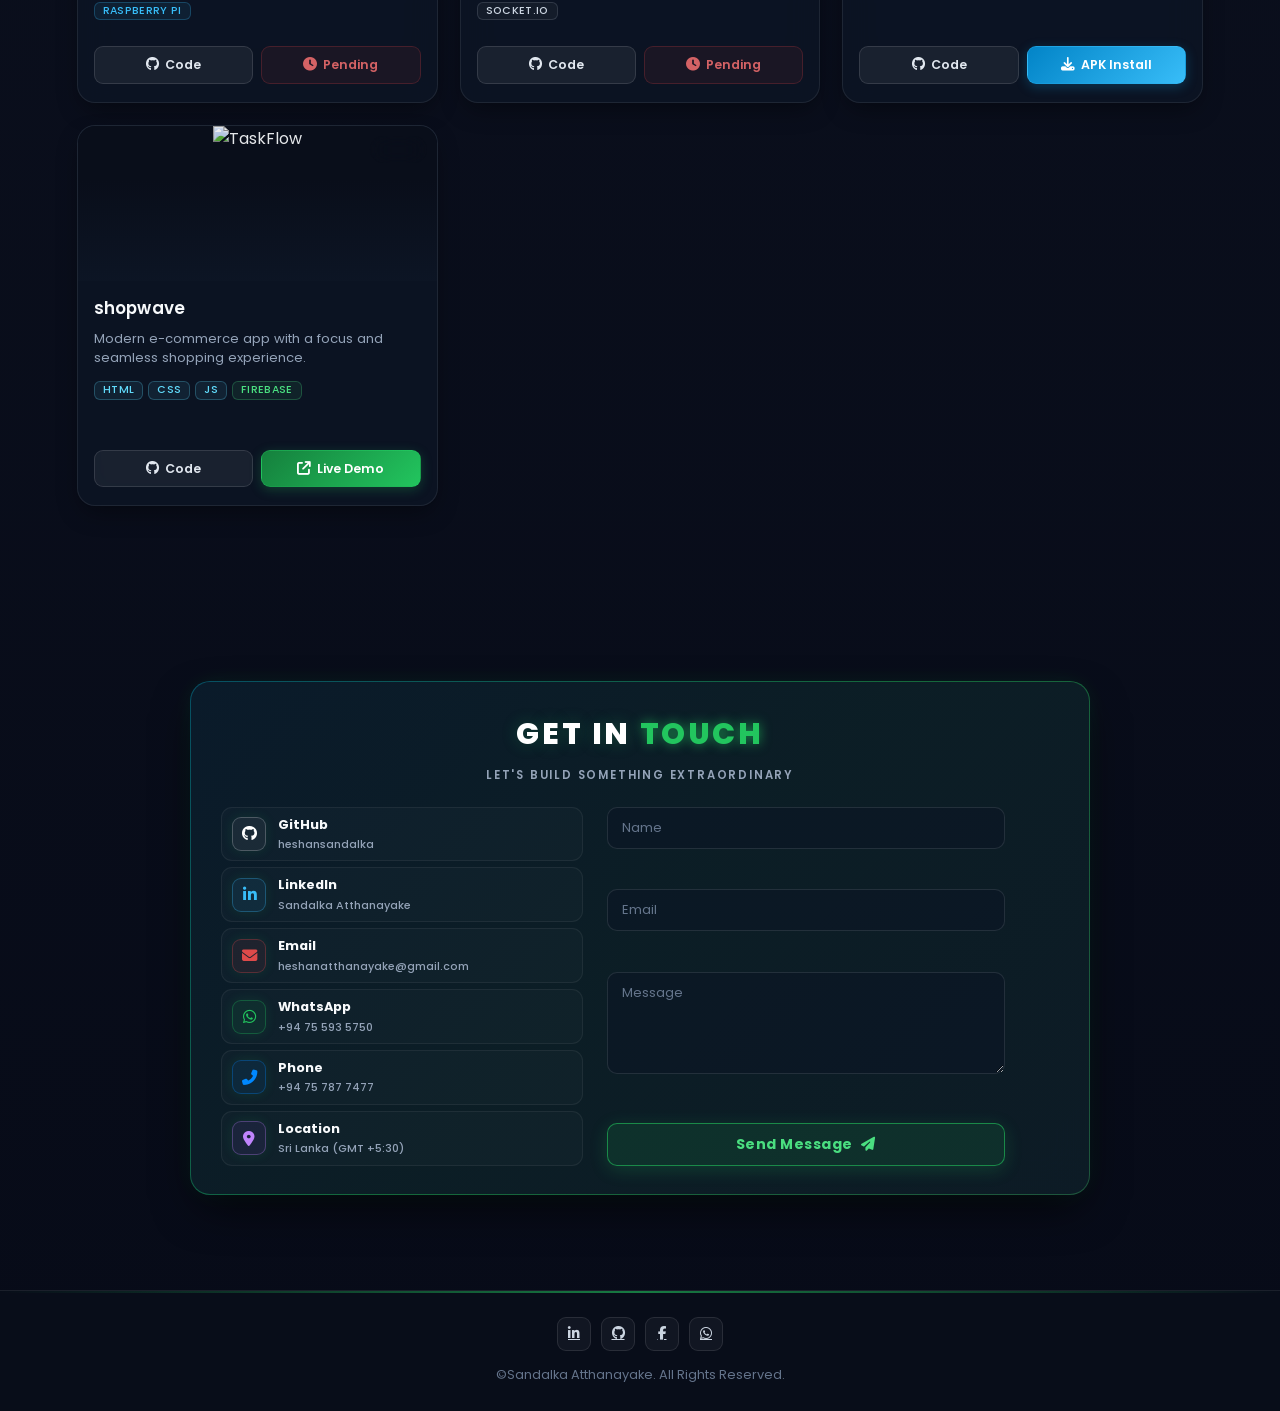
==== commit 1f9fb003: "Update portfolio project image assets Change the TaskFlow card image reference, add a new image asse" ====
--- a/public/index.html
+++ b/public/index.html
@@ -685,7 +685,7 @@
 
             <div class="glass-card" data-aos="fade-up" data-aos-delay="250">
                 <div class="card-image">
-                    <img src="adf10.jpeg" alt="TaskFlow" width="400" height="250" loading="lazy" decoding="async">
+                    <img src="adf11.jpeg" alt="TaskFlow" width="400" height="250" loading="lazy" decoding="async">
                     <span class="badge badge-live">Live</span>
 
                 </div>
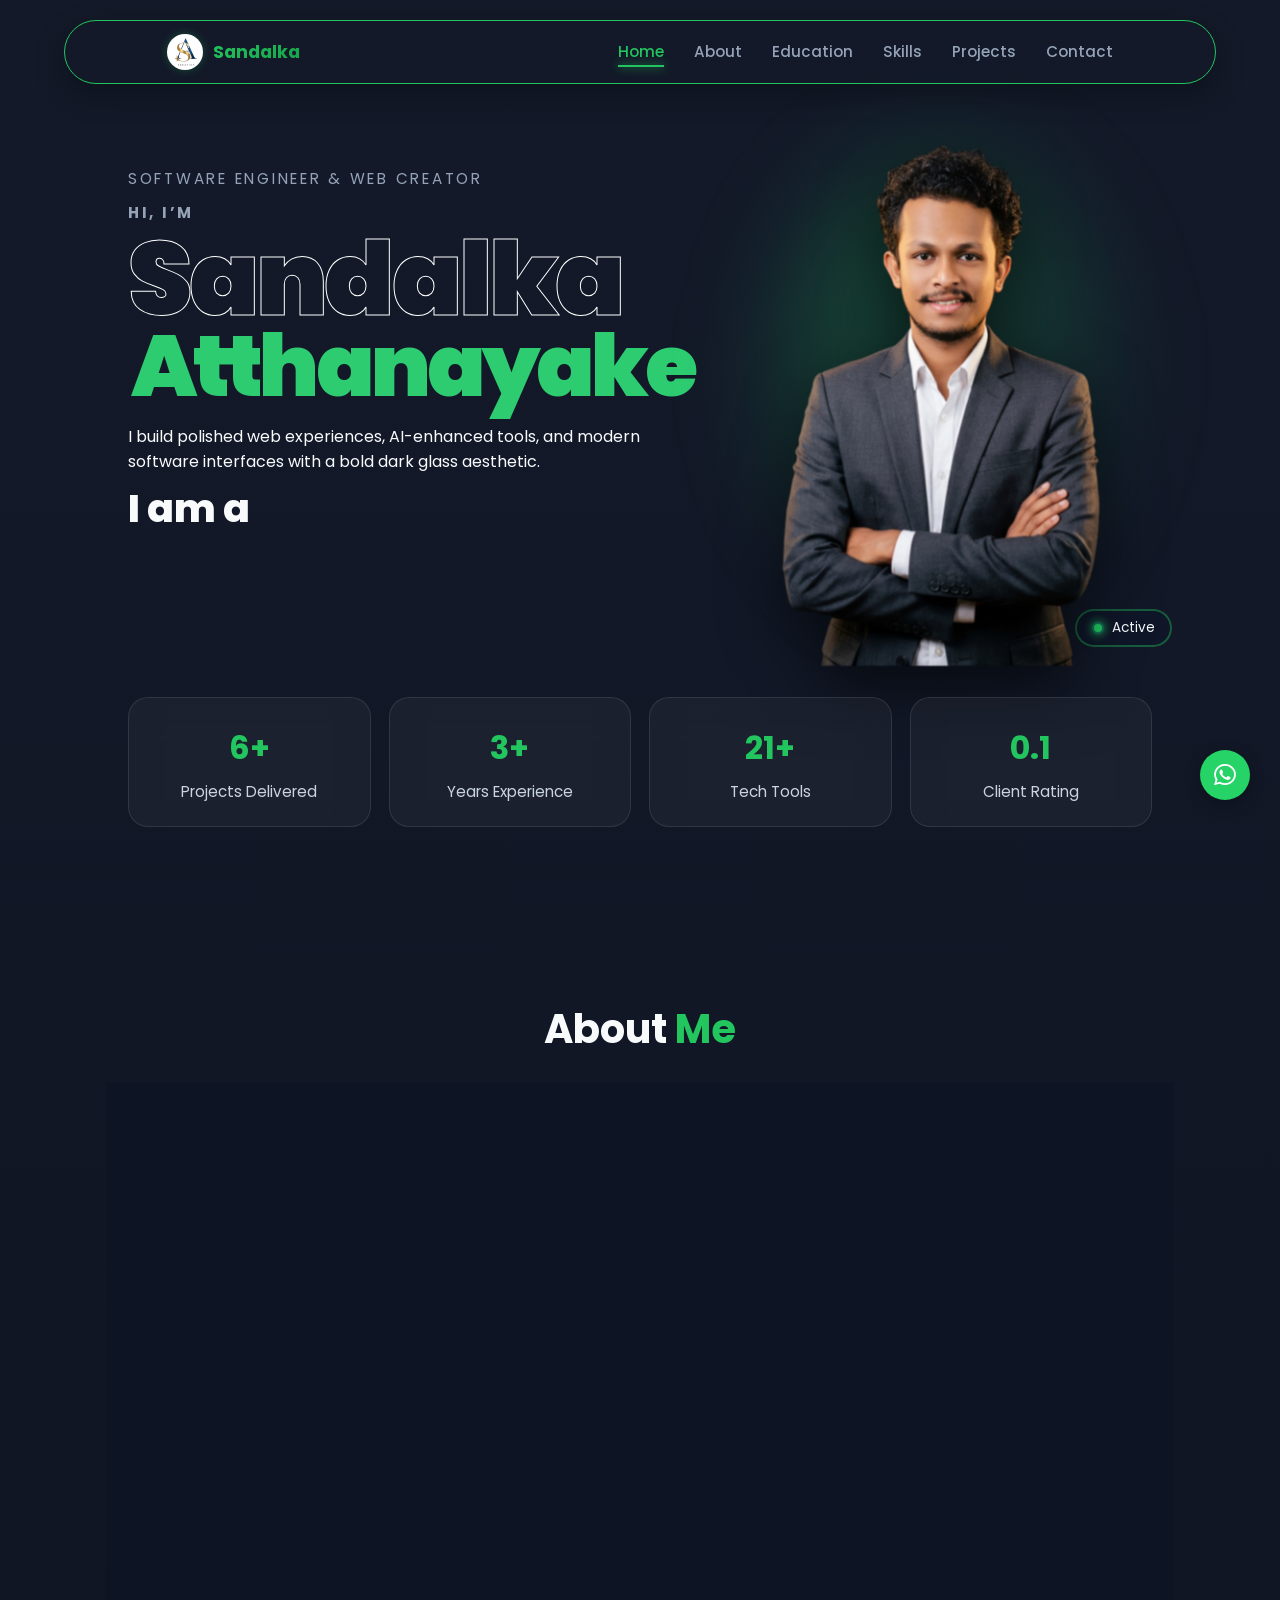
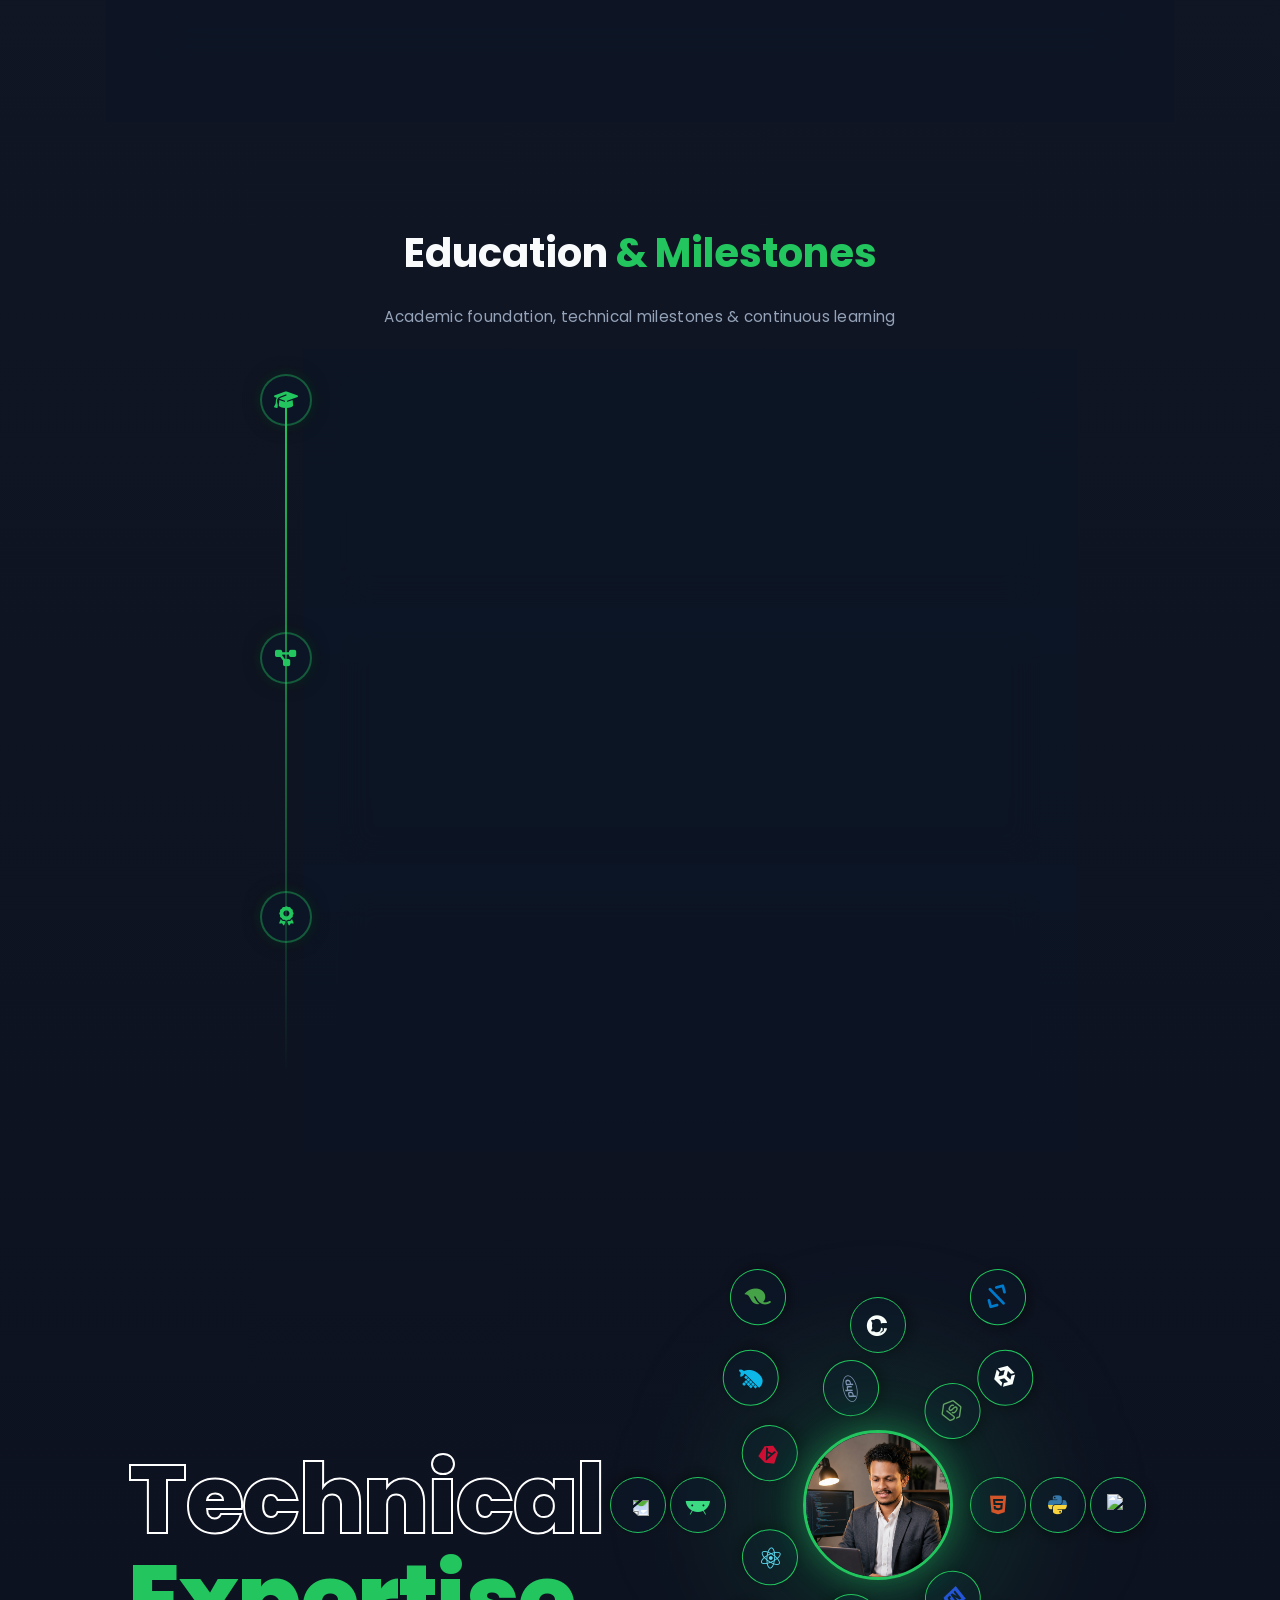
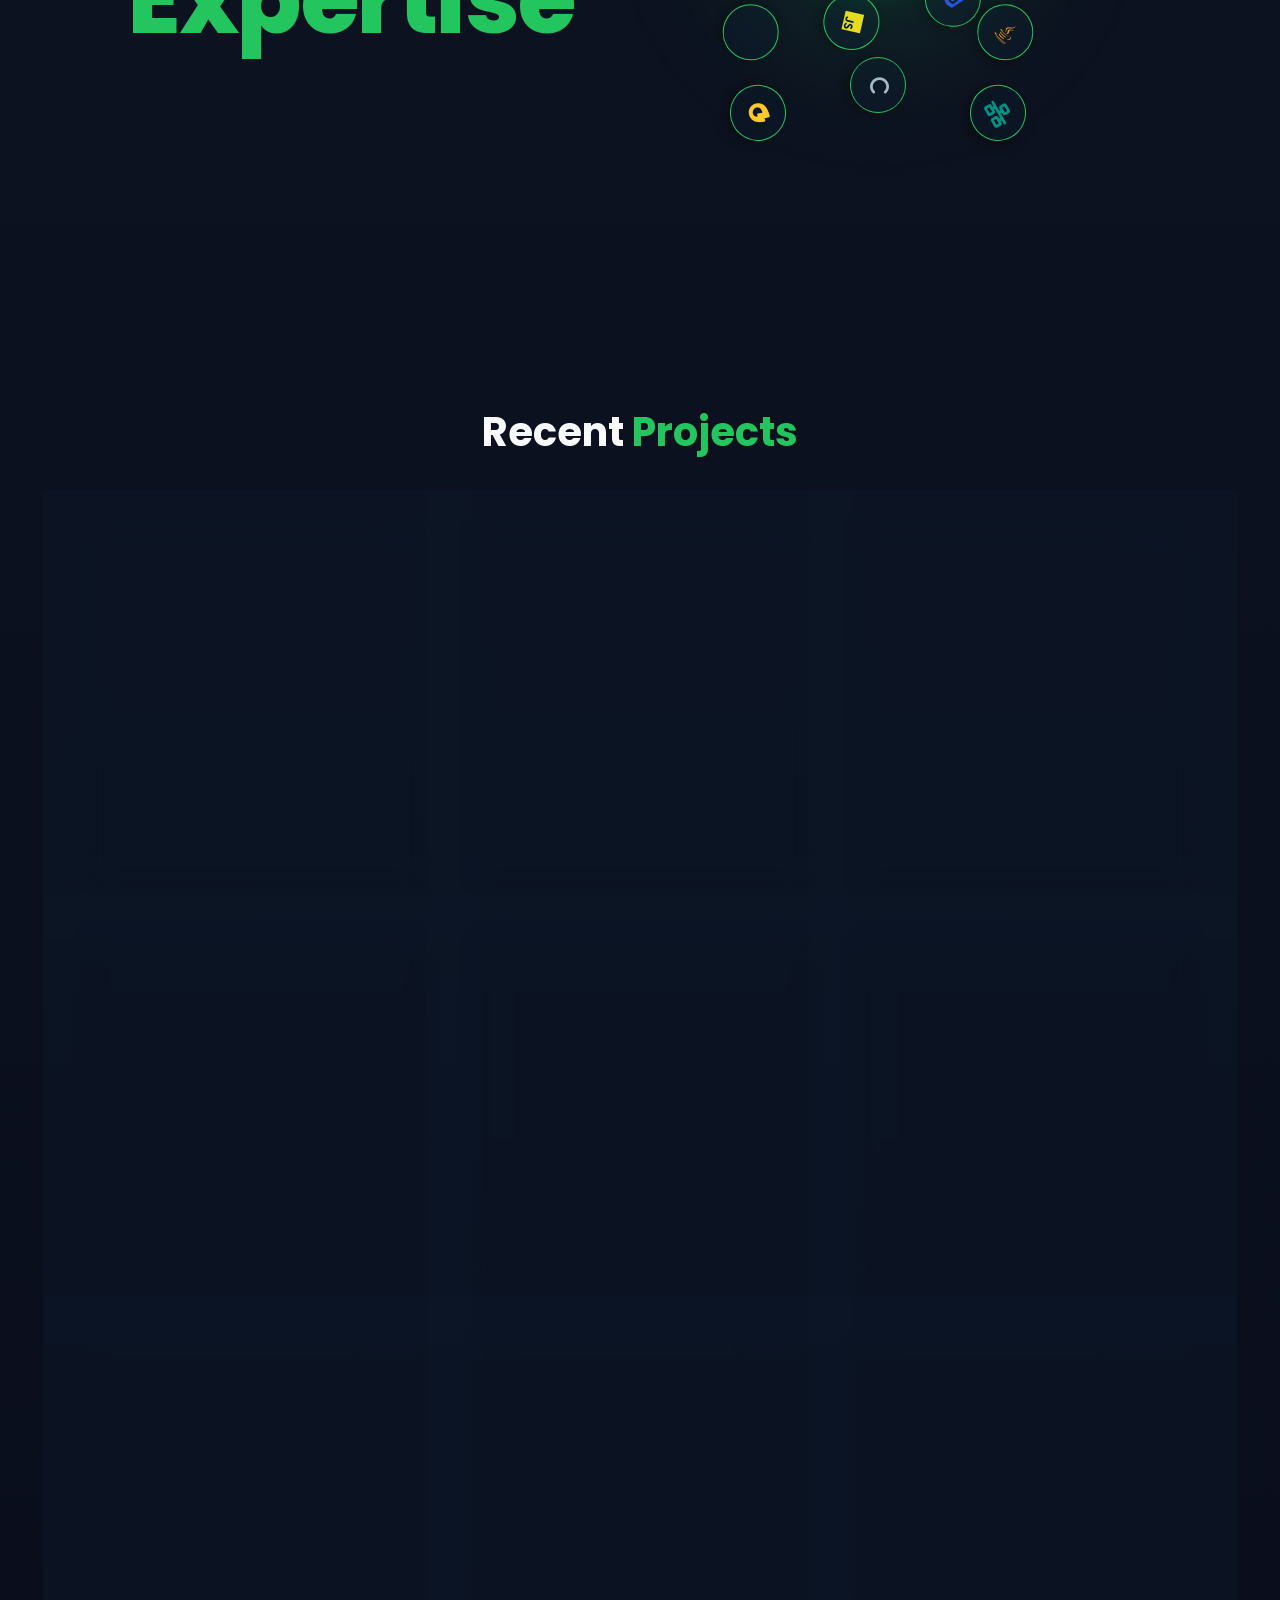
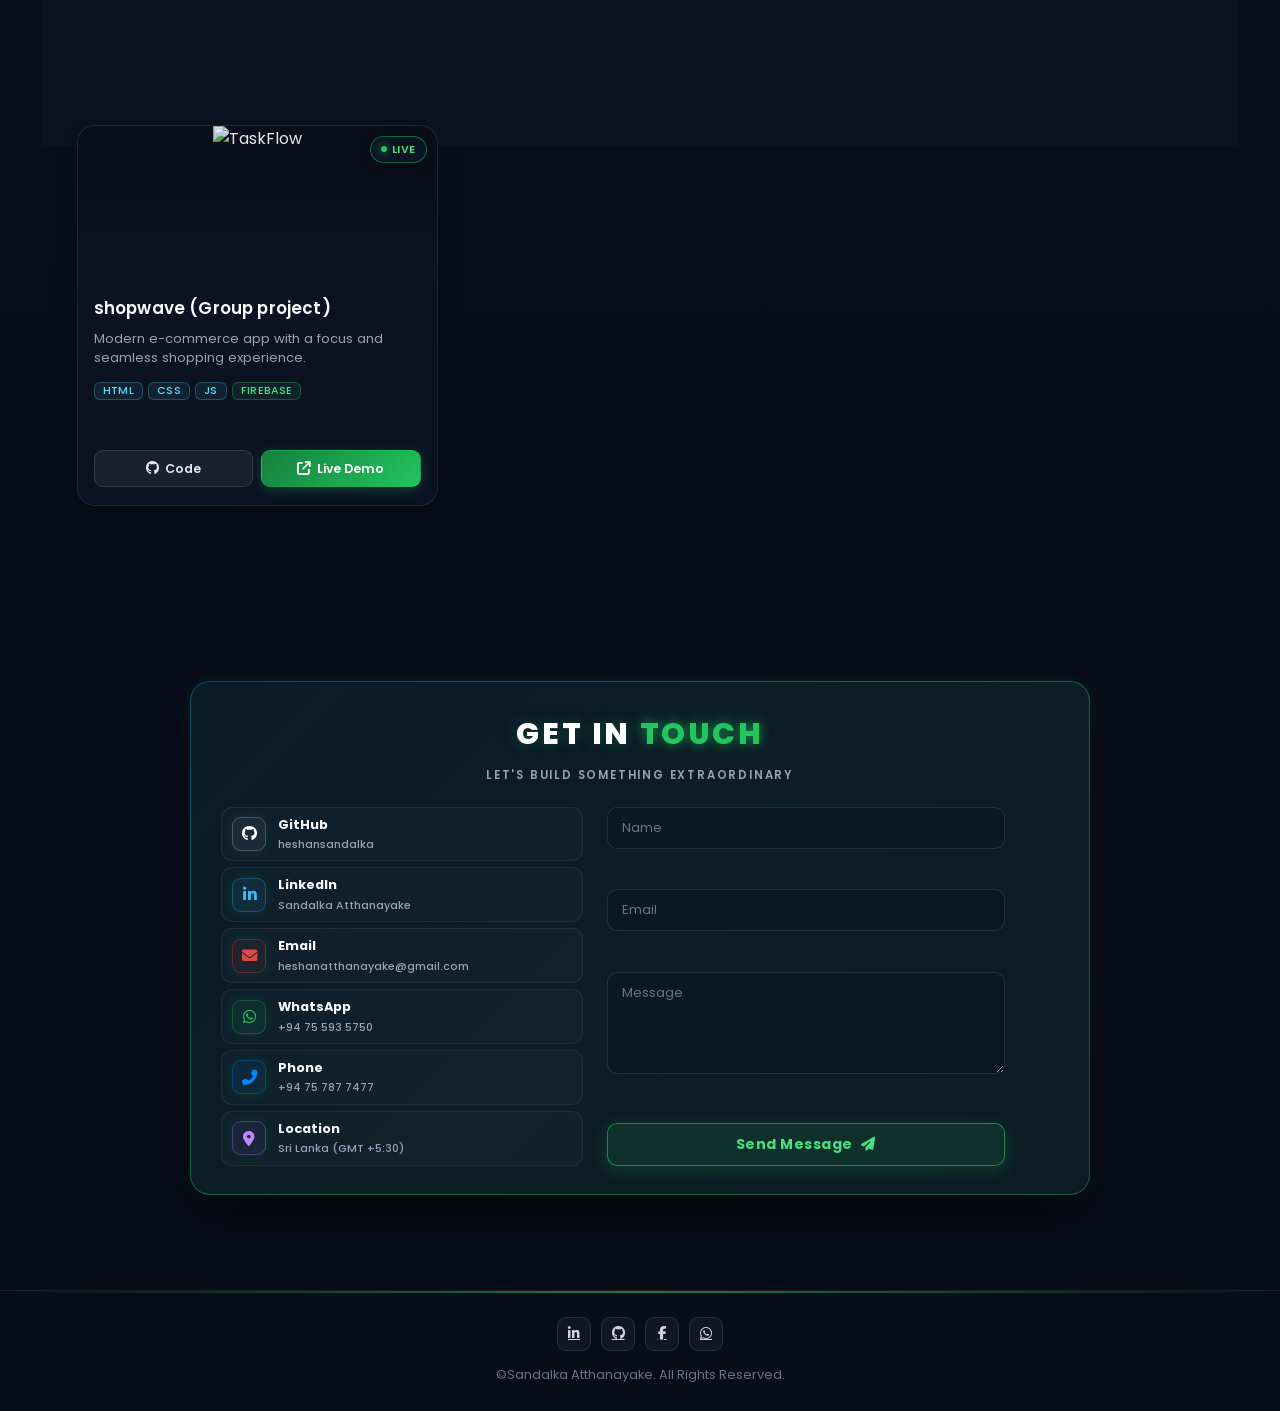
==== commit 0a908bae: "Label Shopwave as a group project Clarify the Shopwave project card by identifying it as a group pro" ====
--- a/public/index.html
+++ b/public/index.html
@@ -690,7 +690,7 @@
 
                 </div>
                 <div class="card-content">
-                    <h3>shopwave</h3>
+                    <h3>shopwave (Group project)</h3>
                     <p>Modern e-commerce app with a focus and seamless shopping experience.</p>
                     <div class="tech-stack">
                         <span class="tech-react">Html</span>
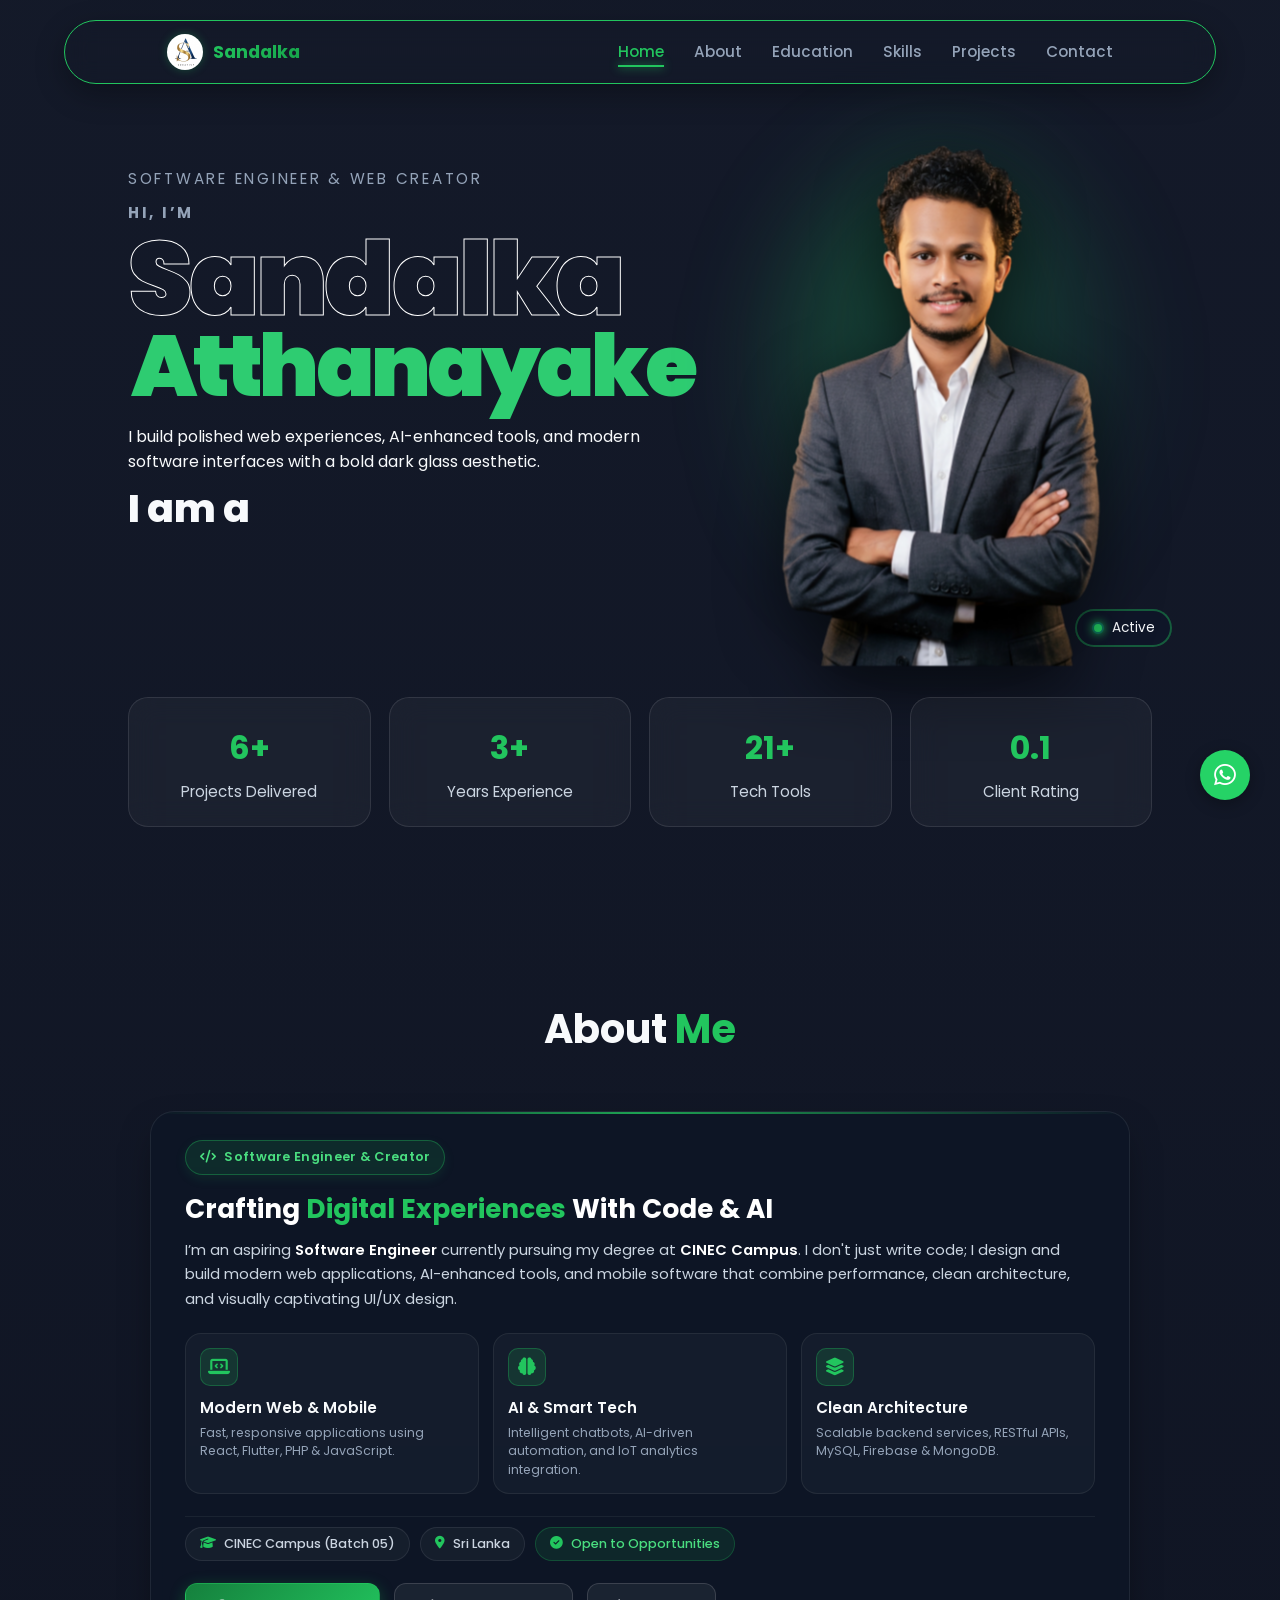
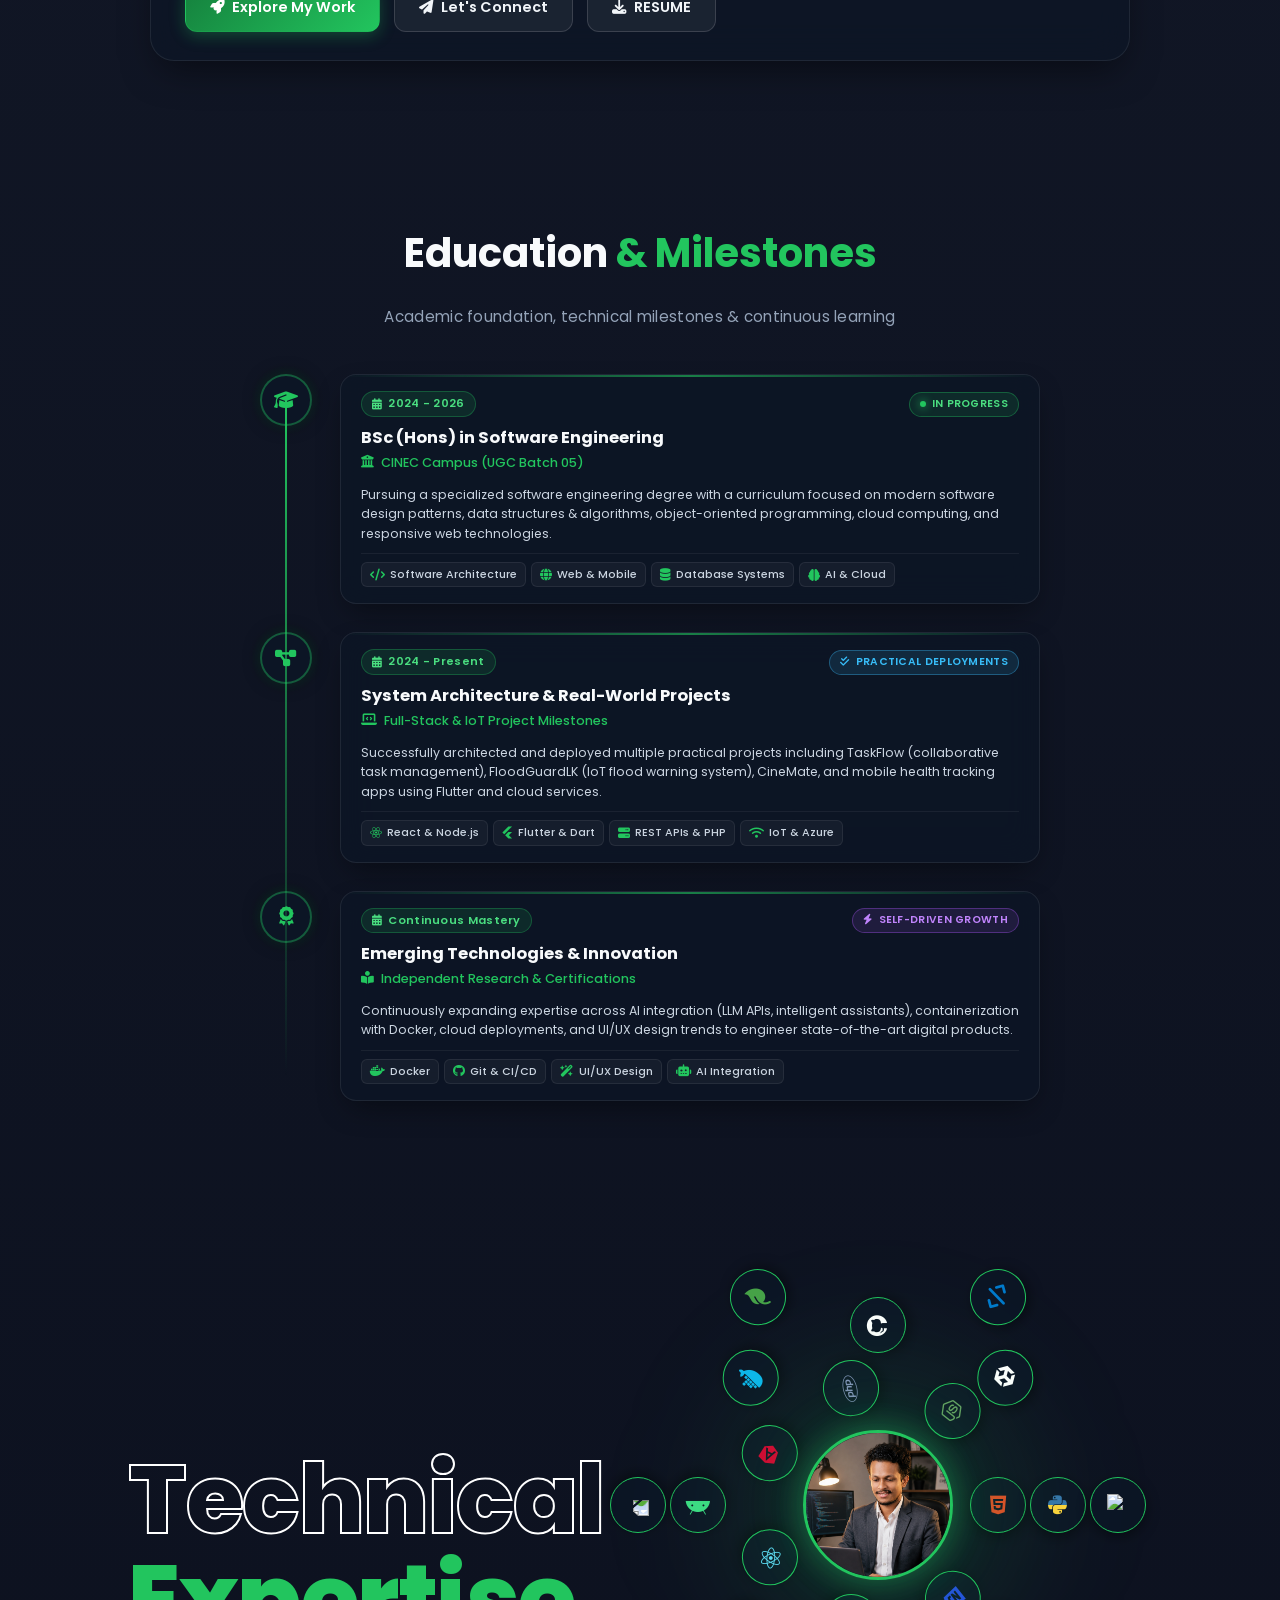
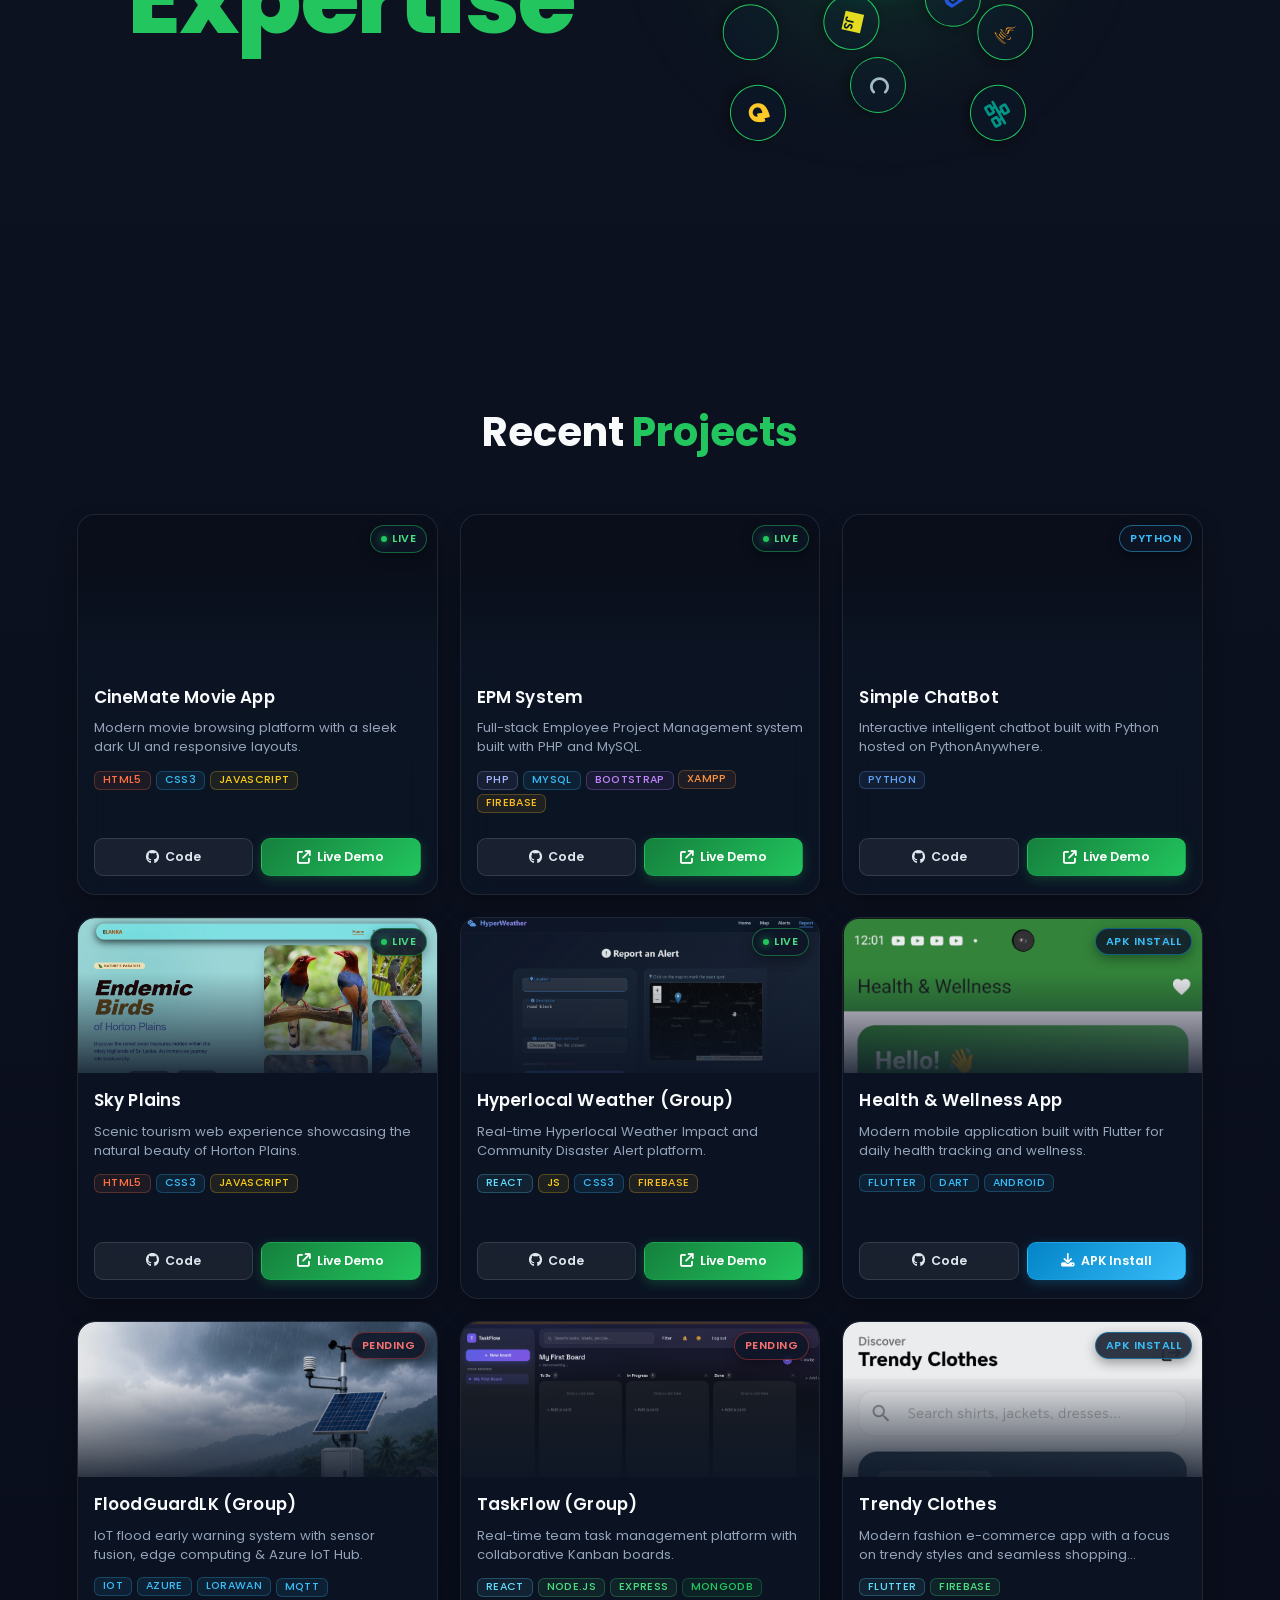
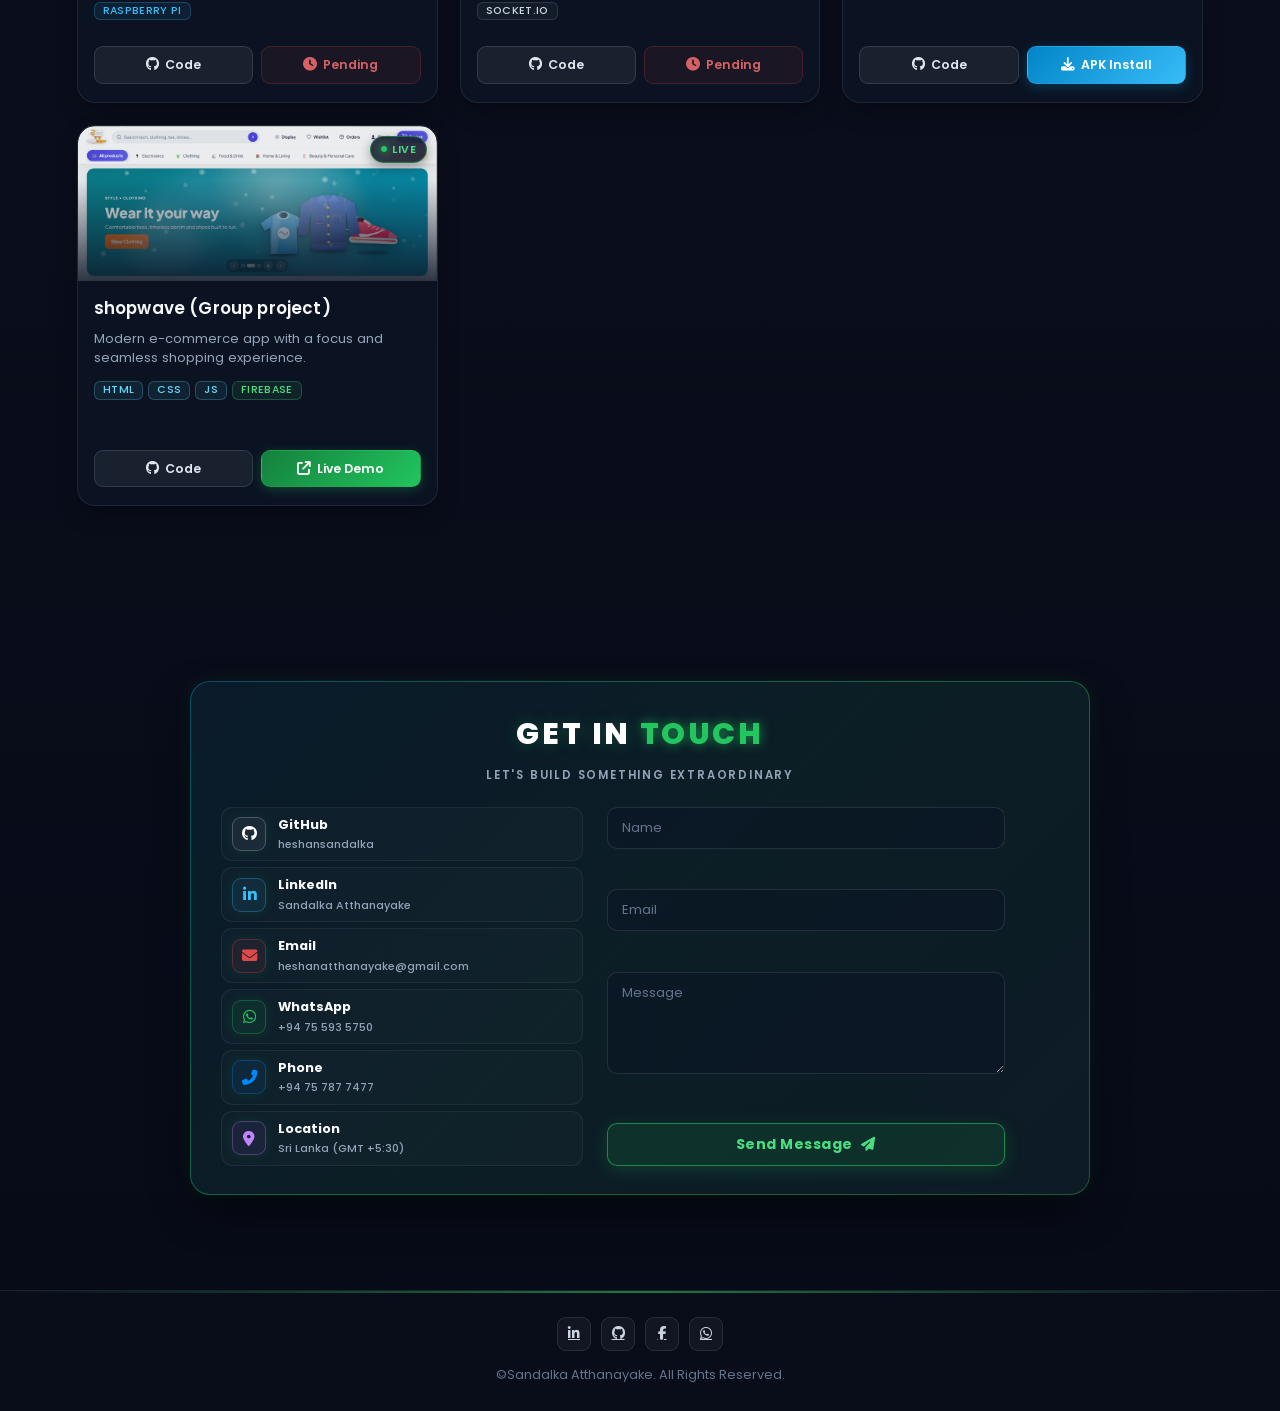
==== commit 379bbe41: "Fix TaskFlow project image path Update the TaskFlow image source from `adf11.jpeg` to `adf11.png`." ====
--- a/public/index.html
+++ b/public/index.html
@@ -685,7 +685,7 @@
 
             <div class="glass-card" data-aos="fade-up" data-aos-delay="250">
                 <div class="card-image">
-                    <img src="adf11.jpeg" alt="TaskFlow" width="400" height="250" loading="lazy" decoding="async">
+                    <img src="adf11.png" alt="TaskFlow" width="400" height="250" loading="lazy" decoding="async">
                     <span class="badge badge-live">Live</span>
 
                 </div>
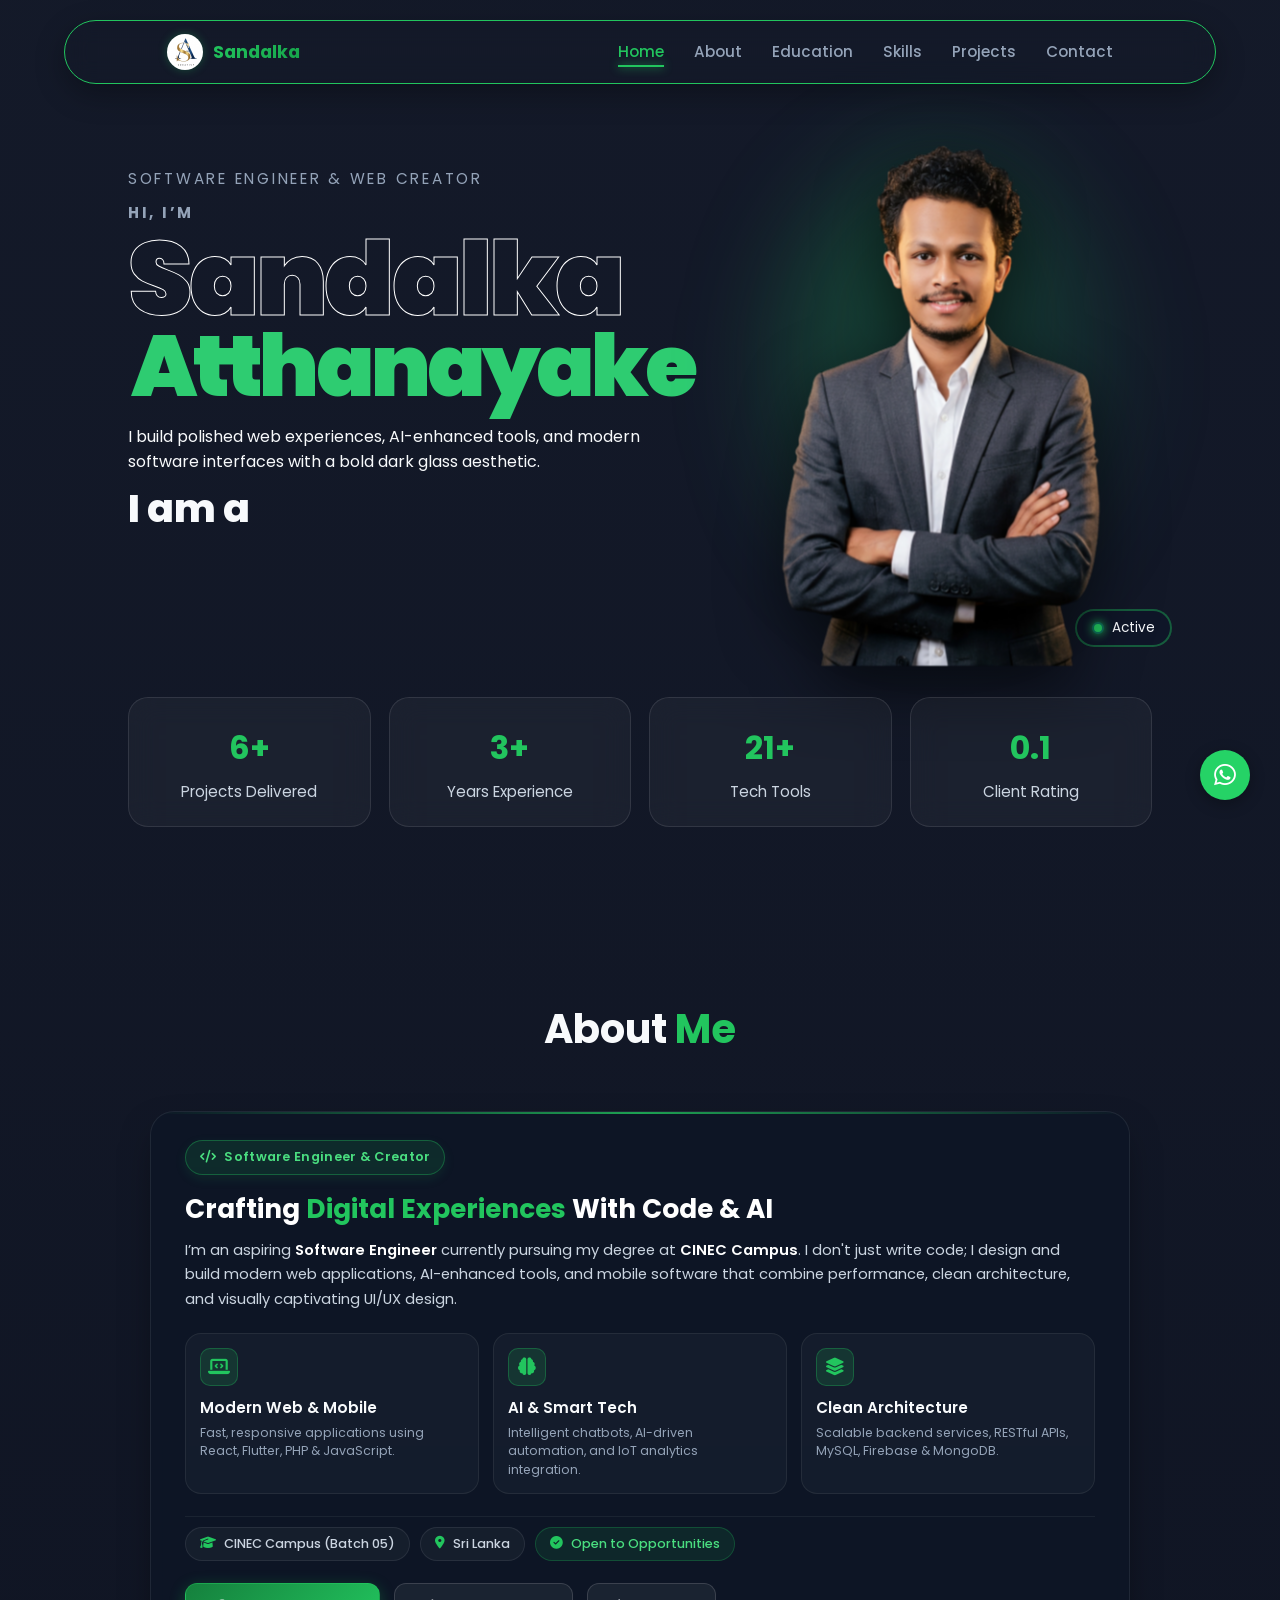
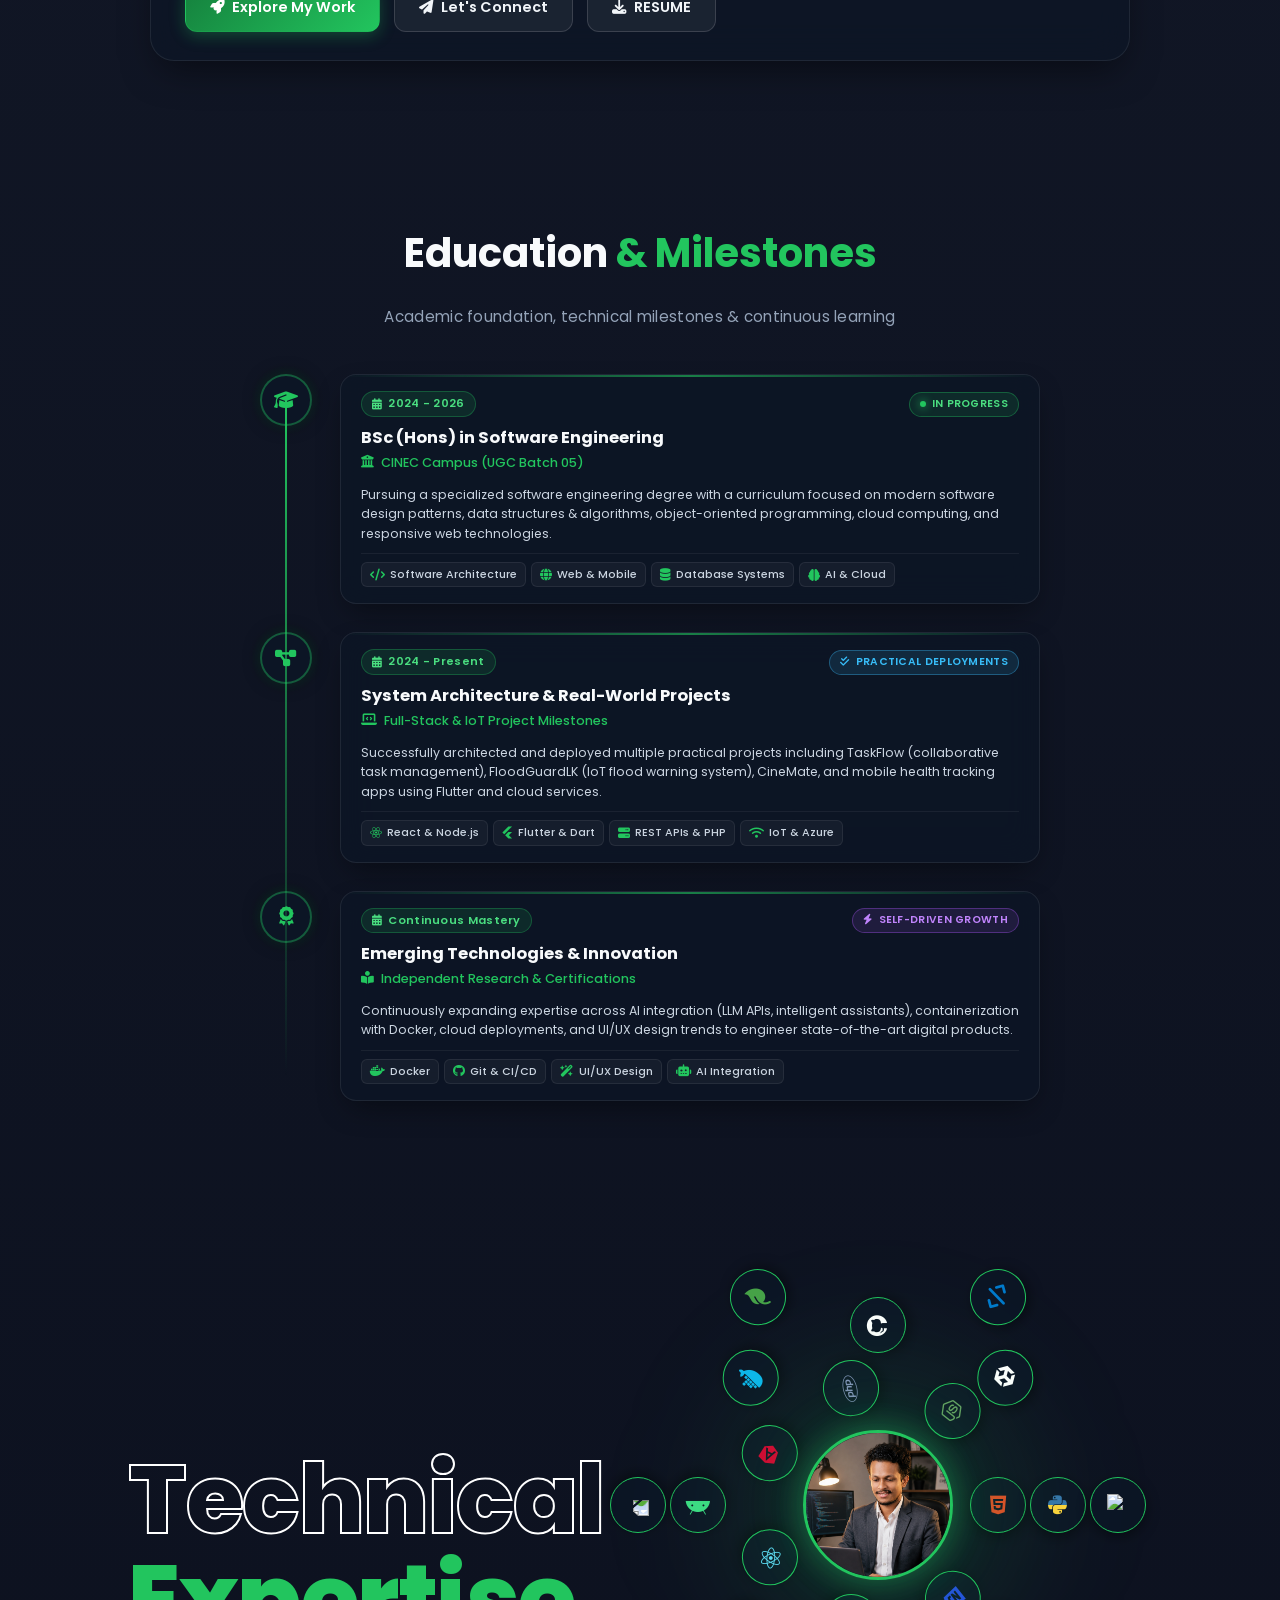
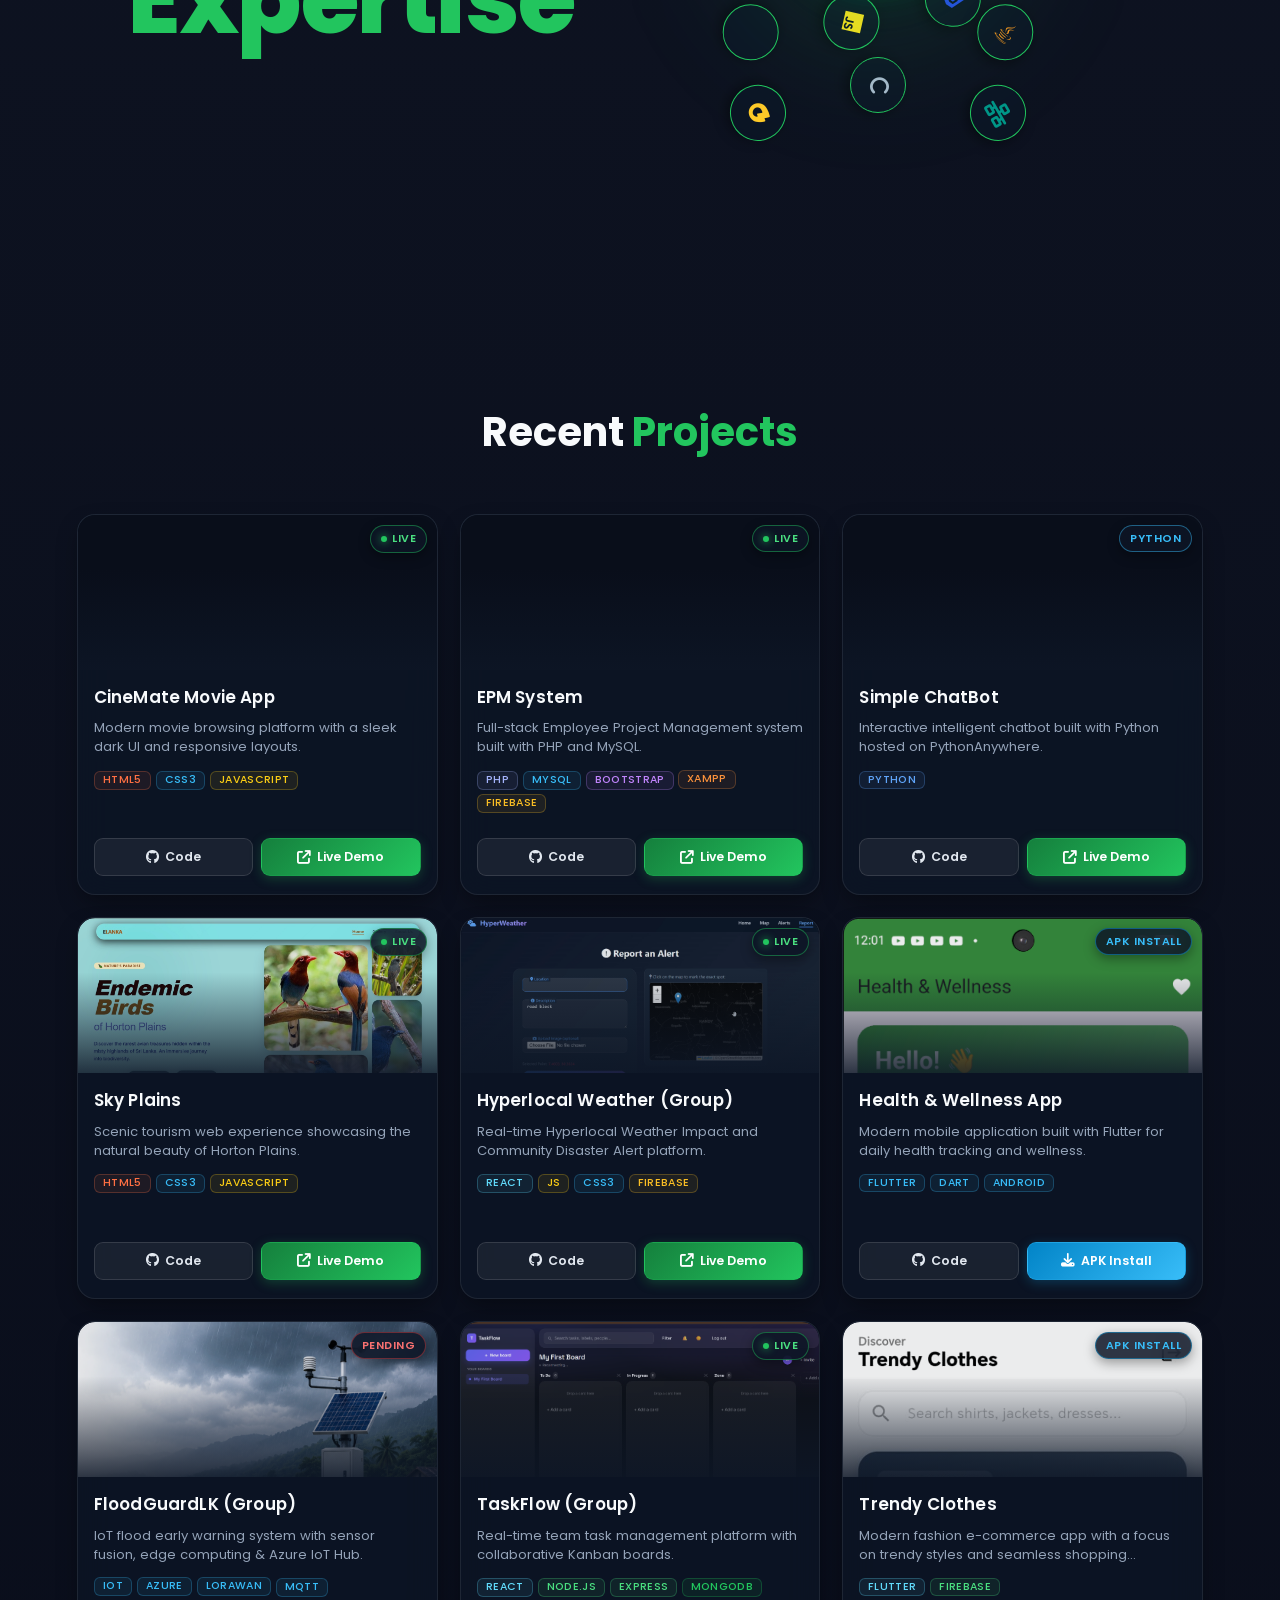
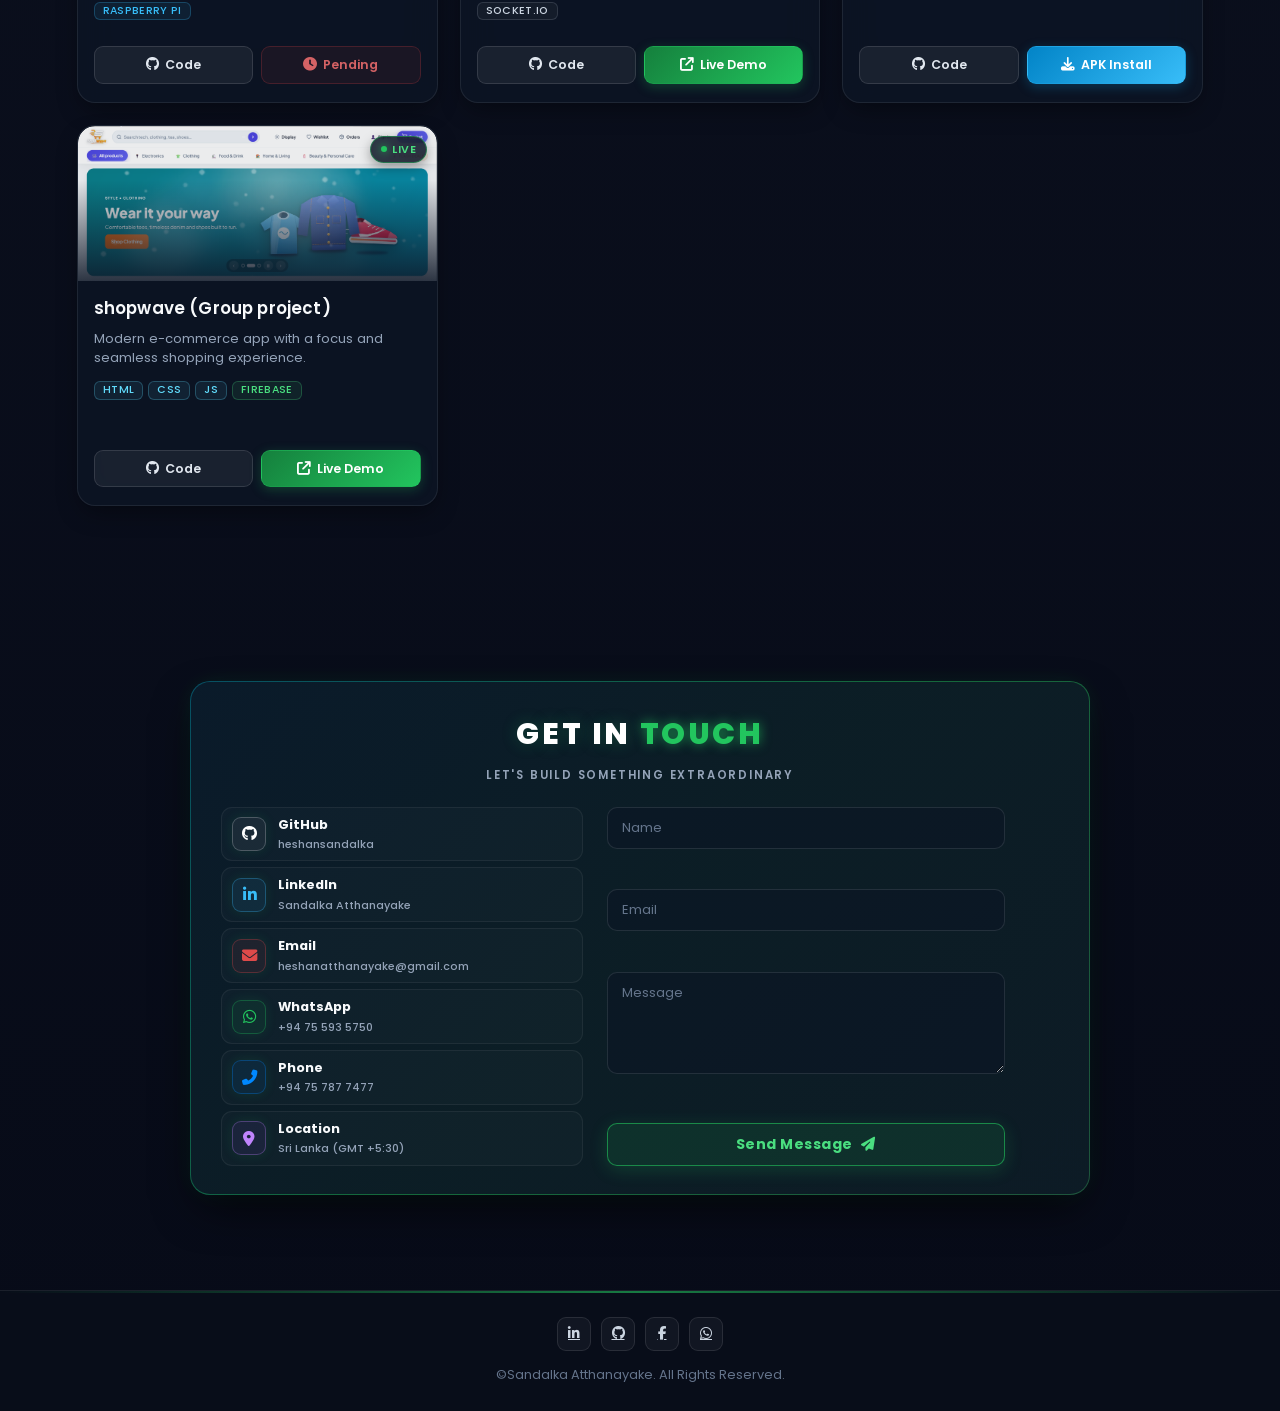
==== commit f4b8d7b4: "Mark TaskFlow as live Update the TaskFlow project card with the new GitHub repository link and live " ====
--- a/public/index.html
+++ b/public/index.html
@@ -634,7 +634,7 @@
             <div class="glass-card" data-aos="fade-up" data-aos-delay="250">
                 <div class="card-image">
                     <img src="adf9.png" alt="TaskFlow" width="400" height="250" loading="lazy" decoding="async">
-                    <span class="badge badge-pending">Pending</span>
+                    <span class="badge badge-live">Live</span>
                 </div>
                 <div class="card-content">
                     <h3>TaskFlow (Group)</h3>
@@ -647,13 +647,14 @@
                         <span class="tech-socketio">Socket.io</span>
                     </div>
                     <div class="card-links">
-                        <a href="https://github.com/heshansandalka/TaskFlow" target="_blank" rel="noopener"
+                        <a href="https://github.com/heshansandalka/TaskFlow-Bord" target="_blank" rel="noopener"
                             class="link-btn github">
                             <i class="fa-brands fa-github"></i> Code
                         </a>
-                        <button class="link-btn pending" disabled style="cursor: not-allowed;">
-                            <i class="fa-solid fa-clock"></i> Pending
-                        </button>
+                        <a href="https://taskflow-board-app-798.web.app" target="_blank" rel="noopener"
+                            class="link-btn demo">
+
+                            <i class="fa-solid fa-arrow-up-right-from-square"></i> Live Demo </a>
                     </div>
                 </div>
             </div>
